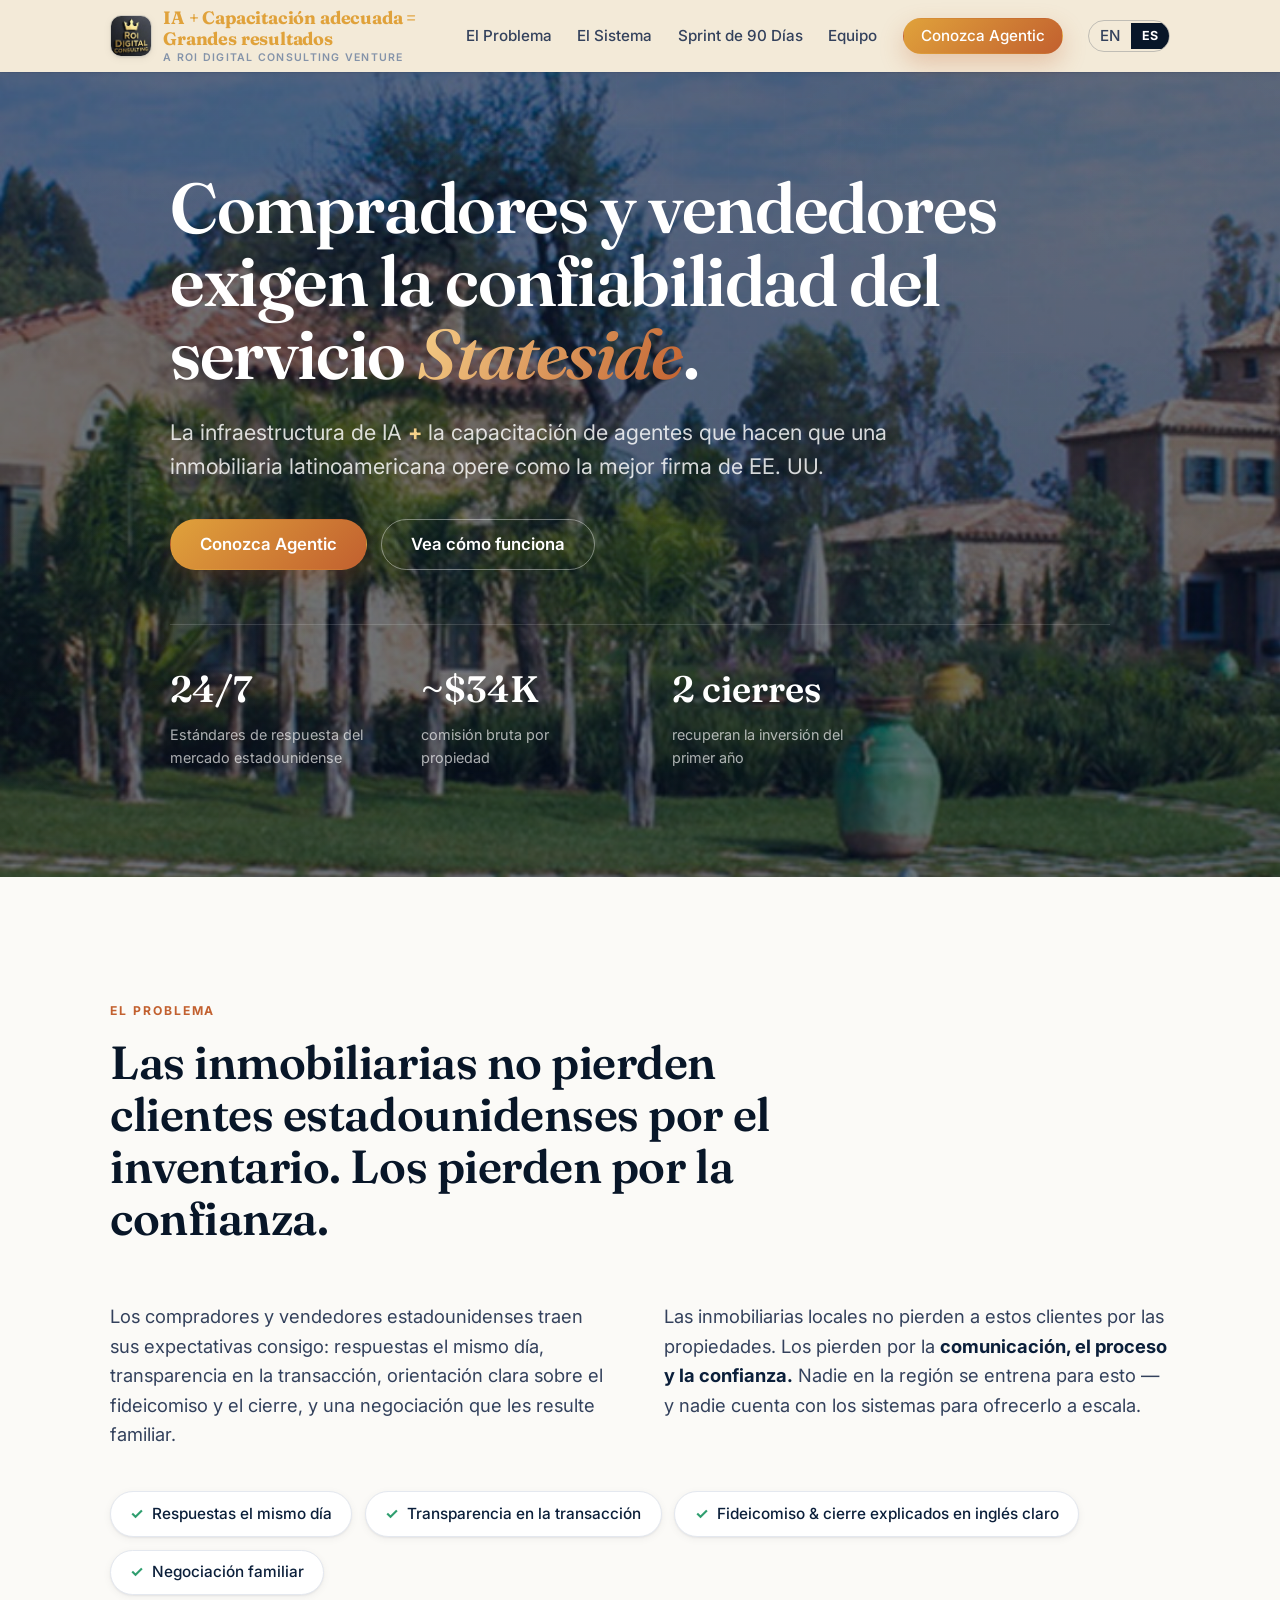
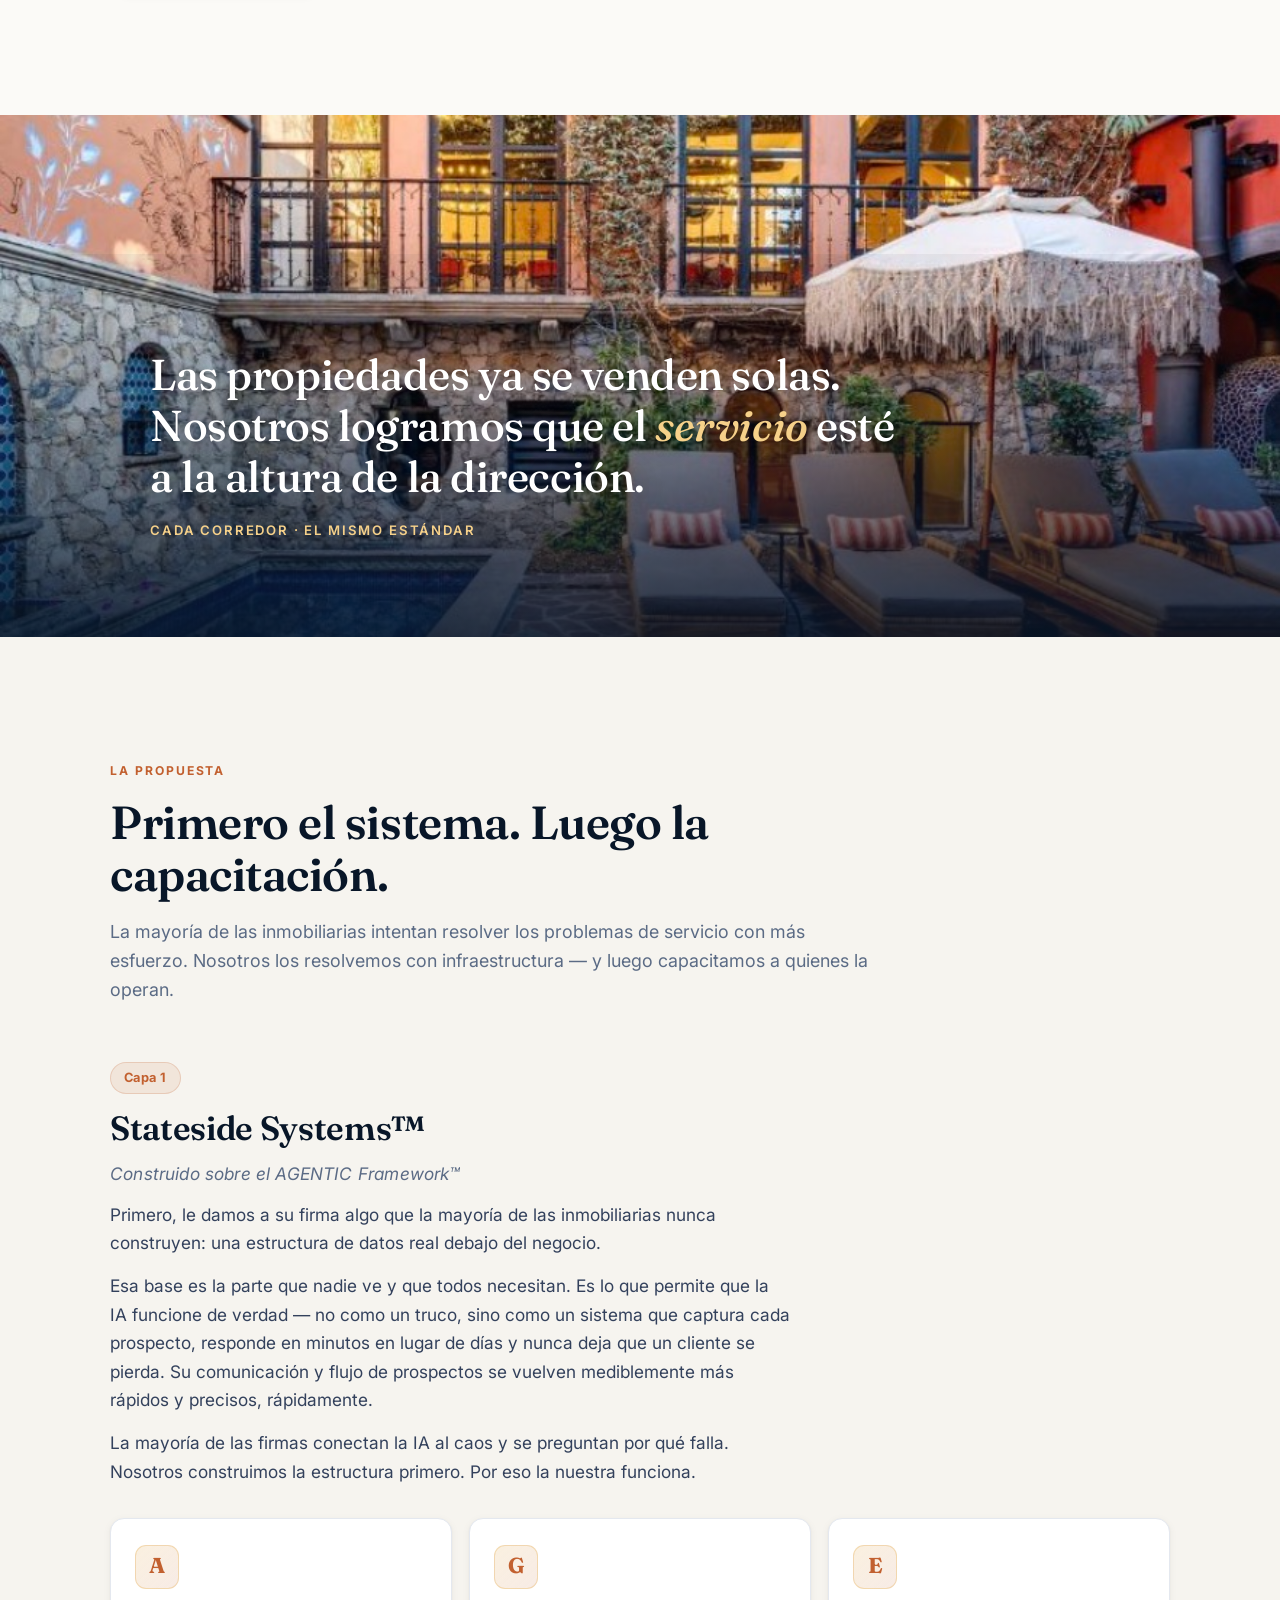
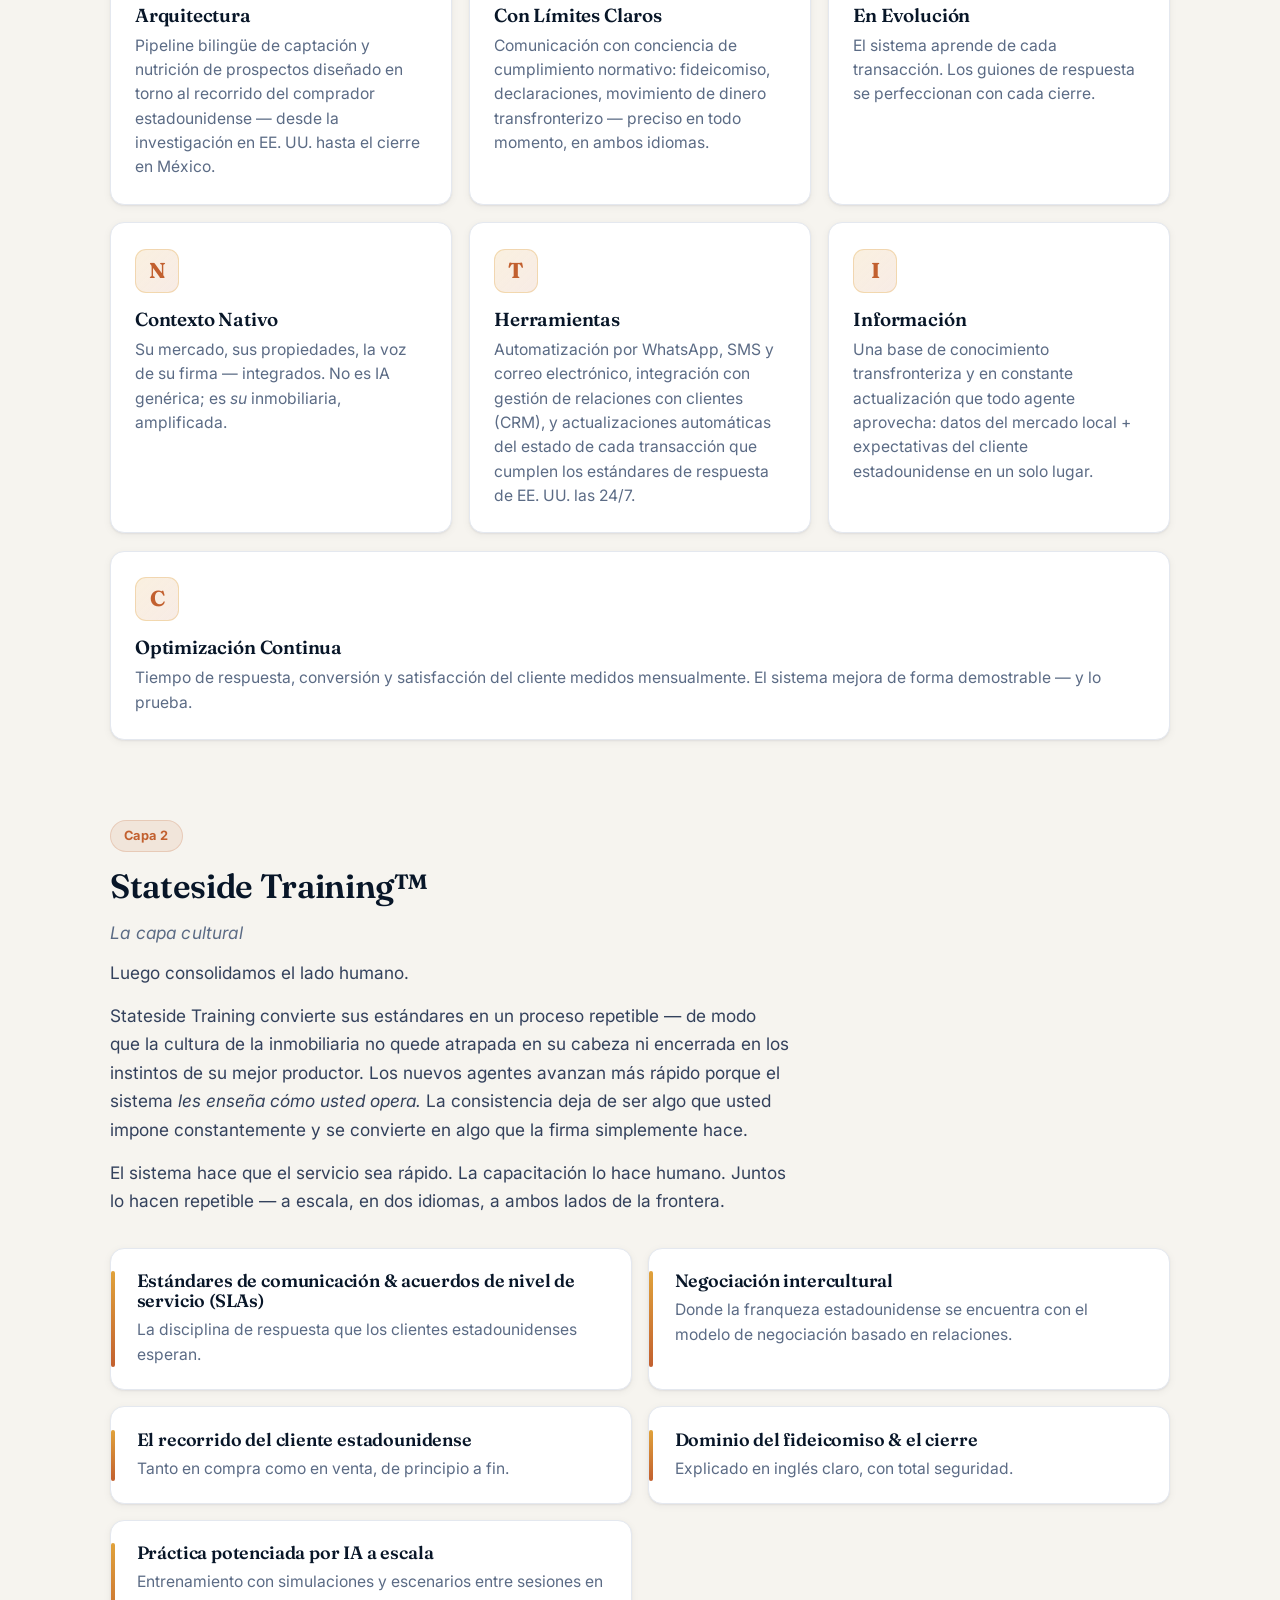
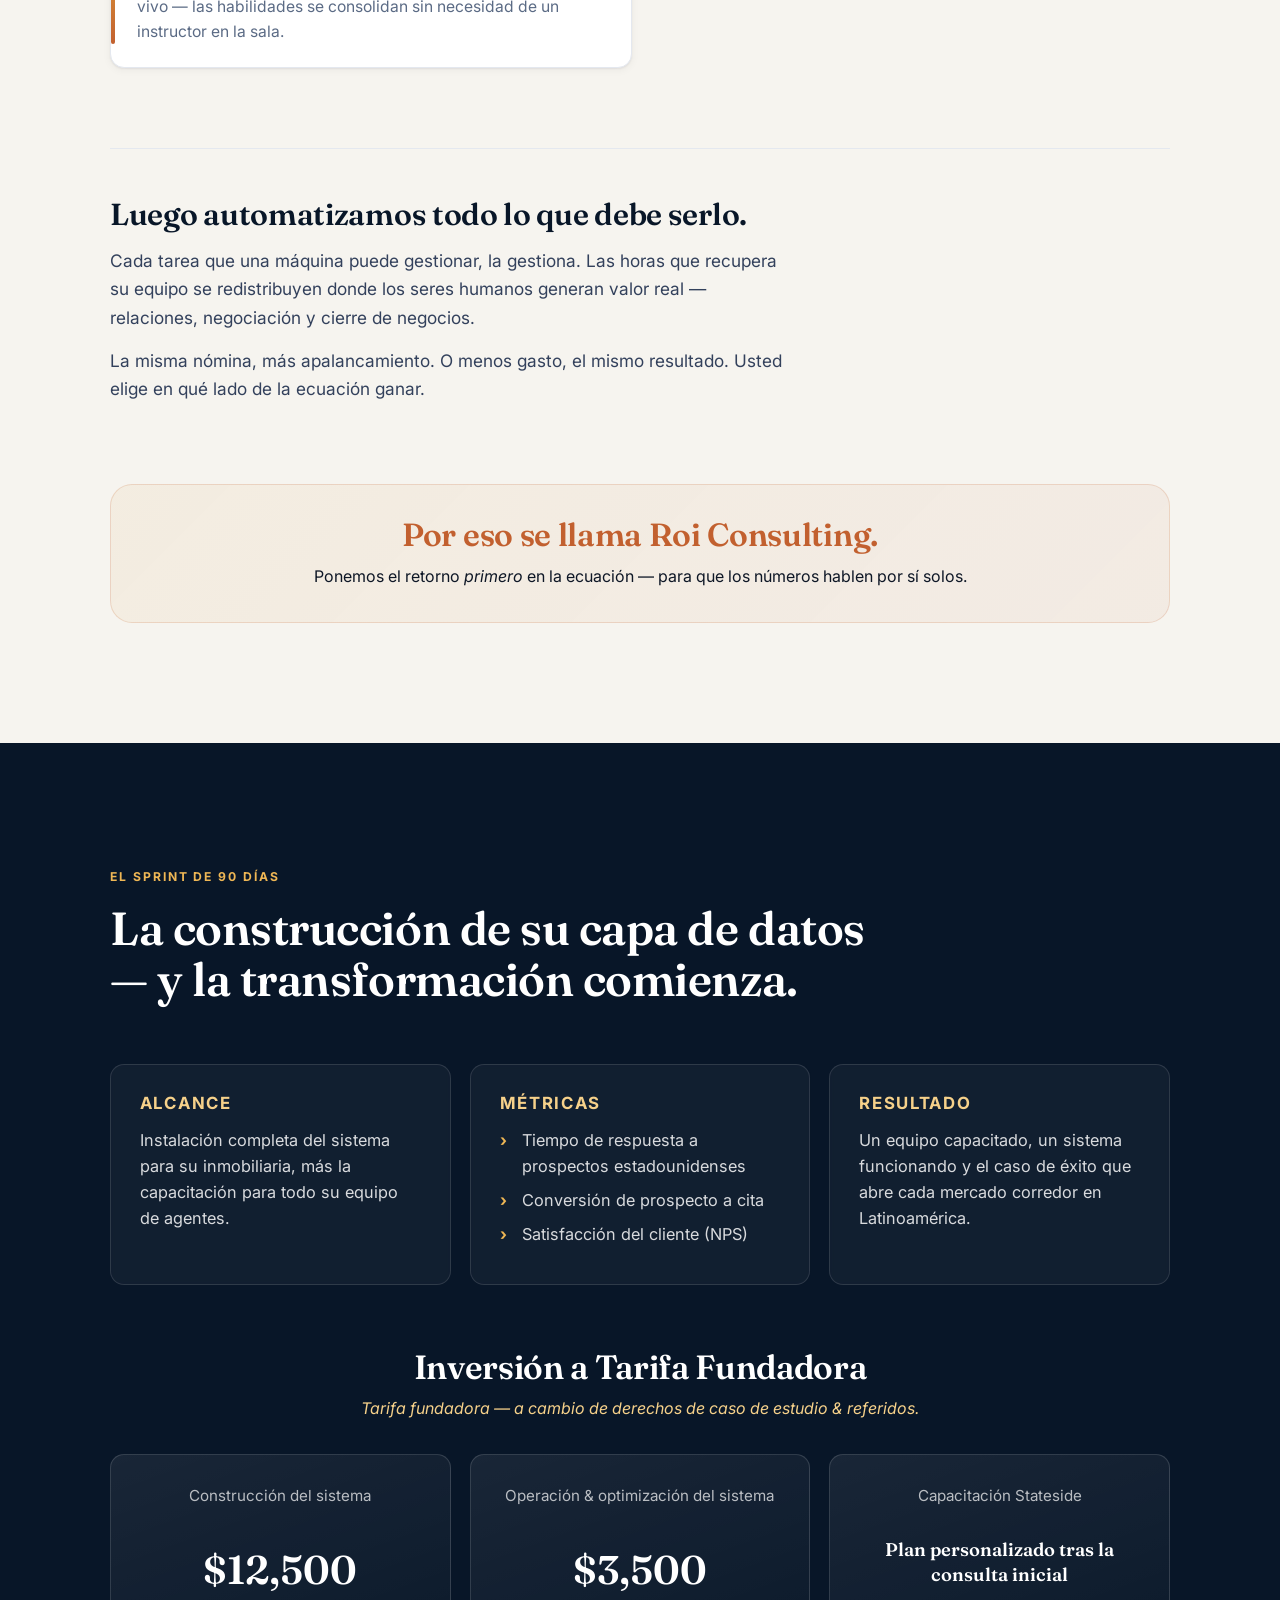
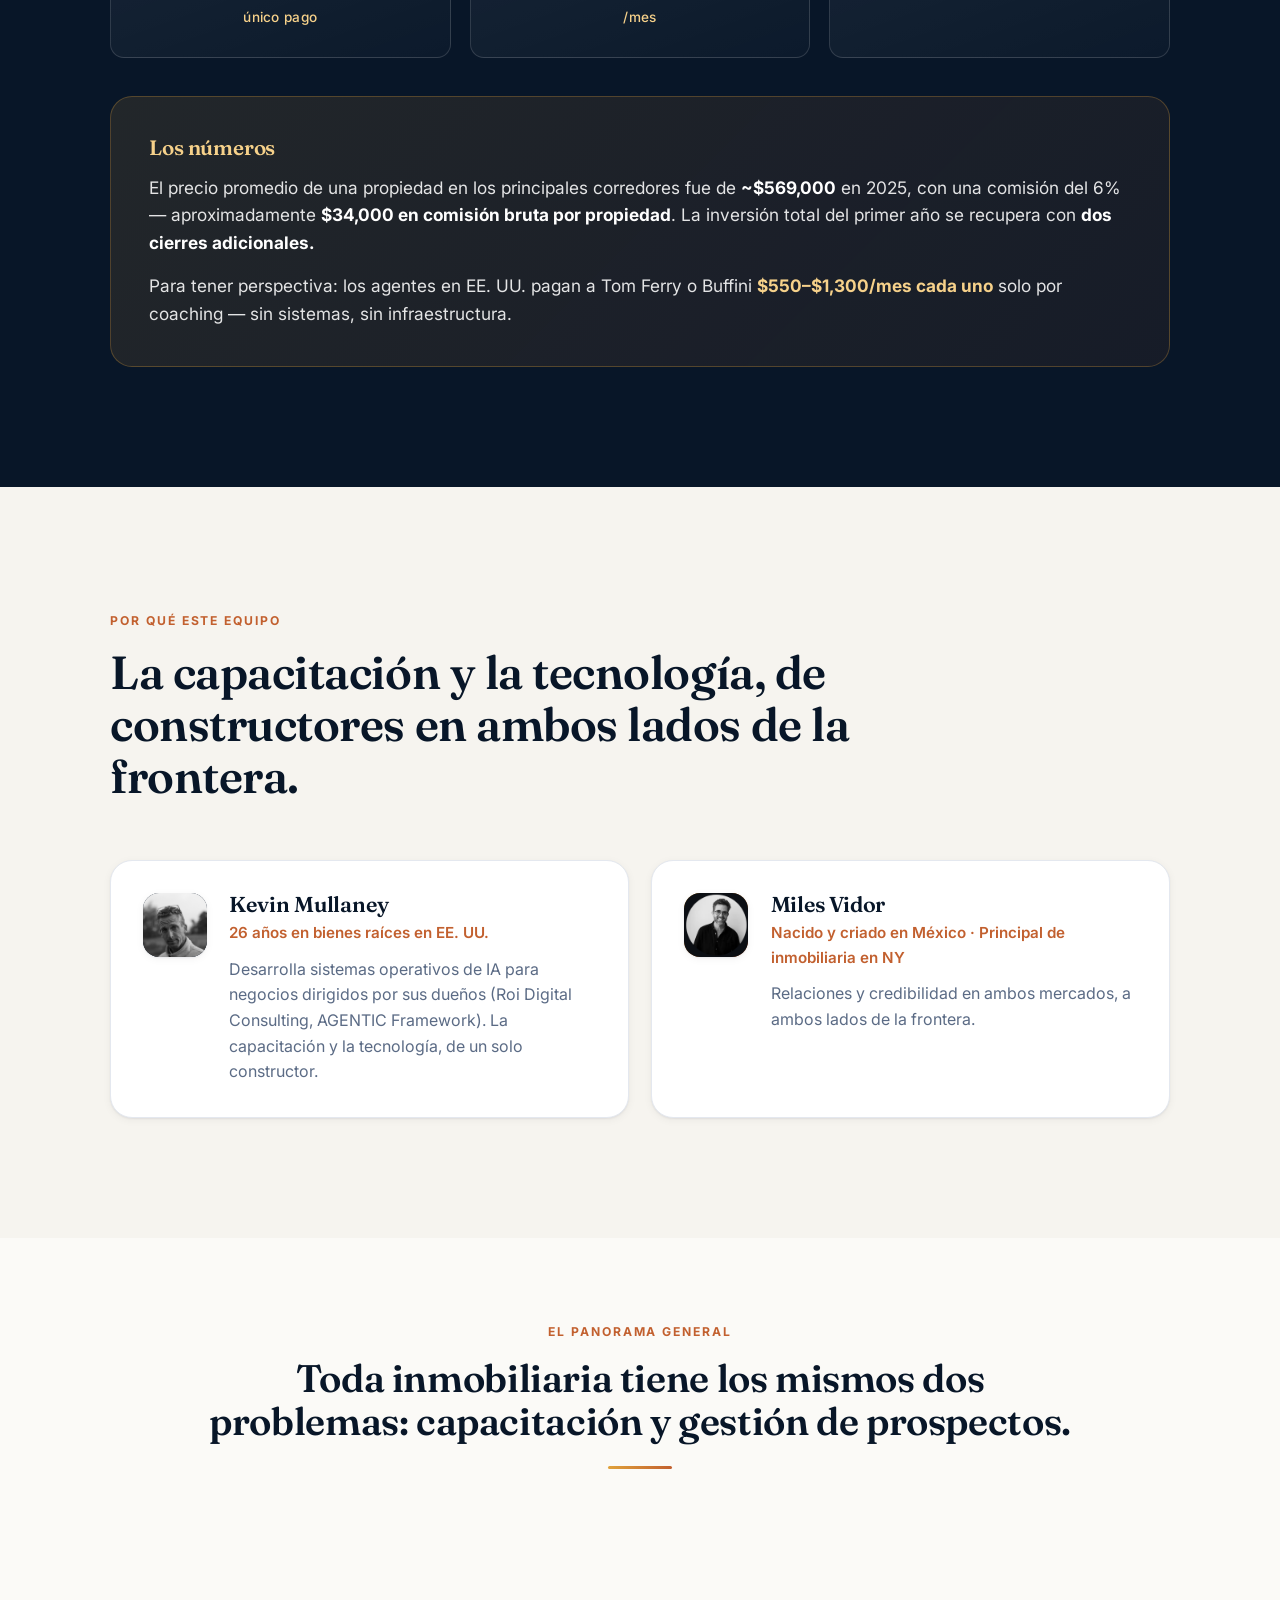
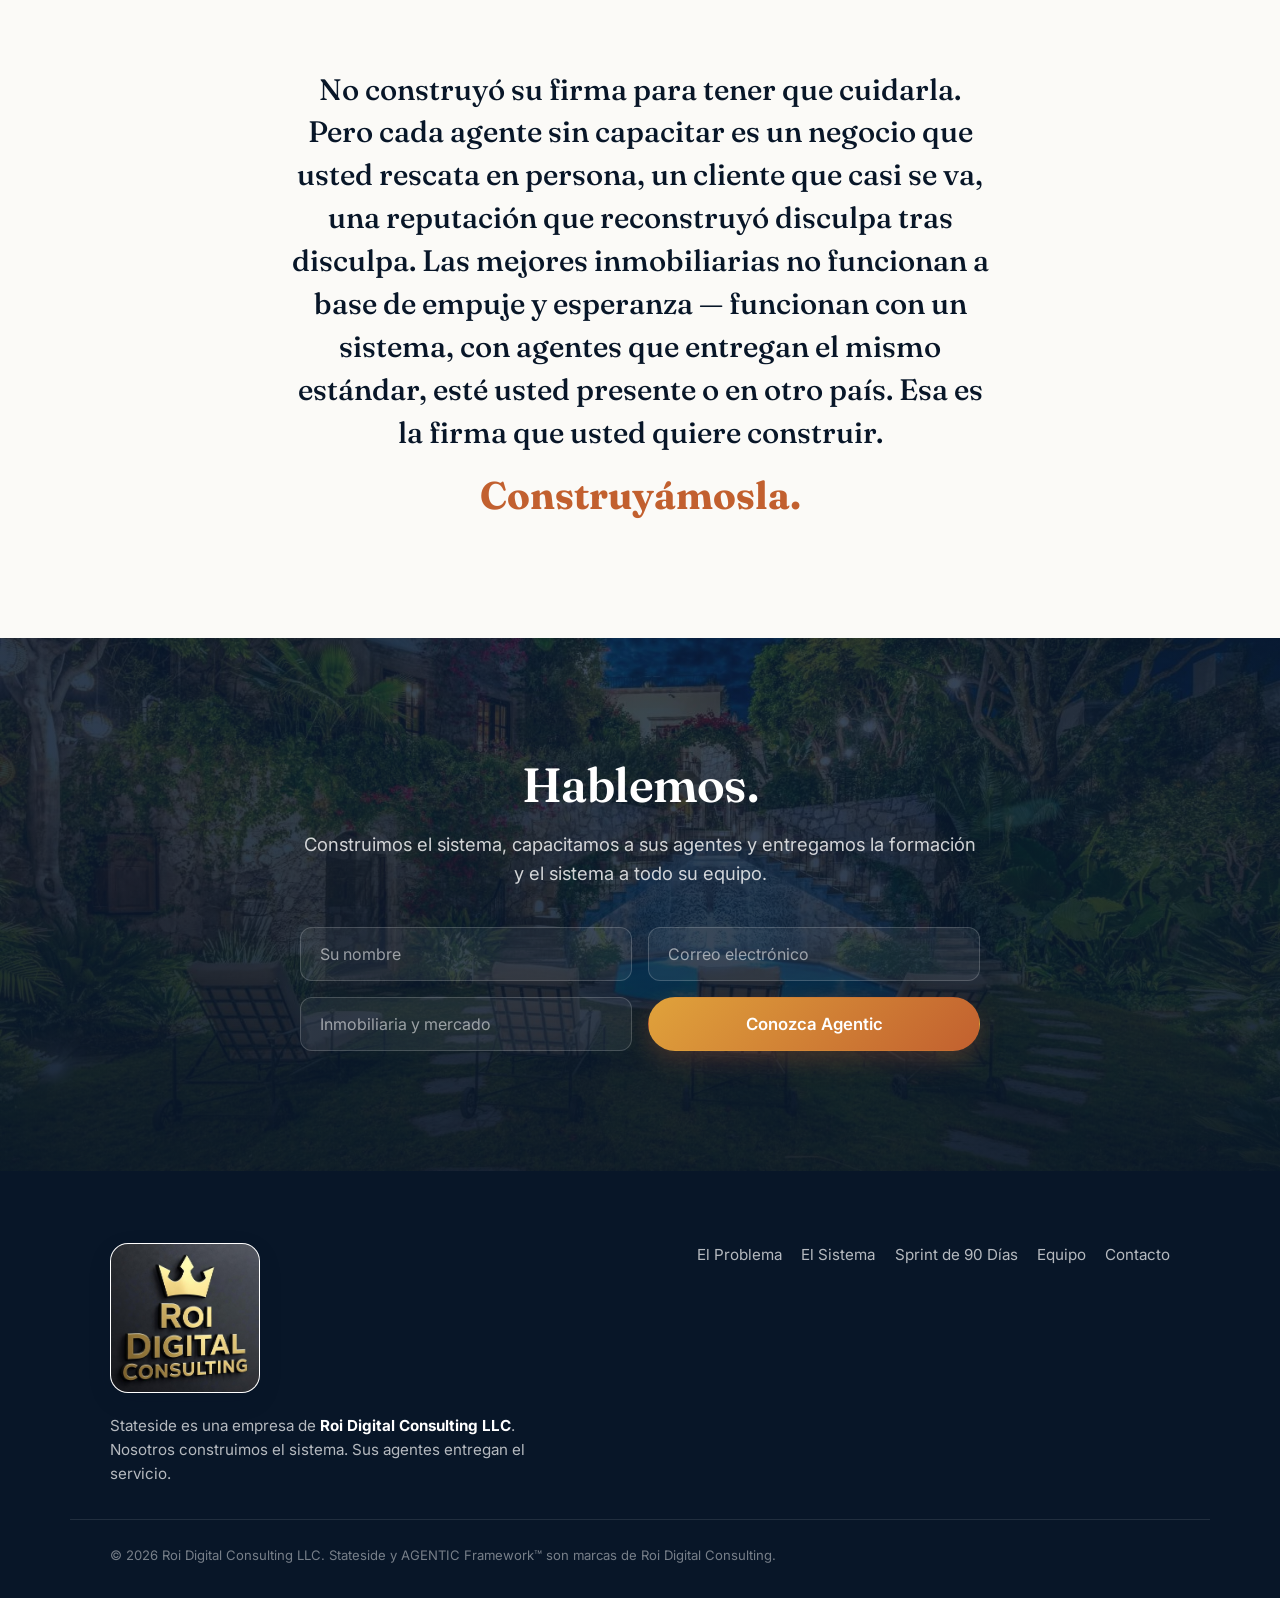
==== es/index.html @ 2482a4ed "Header: replace 'Stateside' wordmark with bilingual tagline 'AI + Proper Training = Big Results'" ====
<!DOCTYPE html>
<html lang="es">
<head>
  <meta charset="UTF-8" />
  <meta name="viewport" content="width=device-width, initial-scale=1.0" />
  <script>
    history.scrollRestoration = "manual";
    /* Always open at the top — don't auto-jump to a hash left in the URL by prior navigation. */
    if (location.hash) history.replaceState(null, "", location.pathname + location.search);
  </script>
  <title>Stateside — Servicio inmobiliario de nivel estadounidense para Latinoamérica</title>
  <meta name="description" content="La infraestructura de IA y la capacitación de agentes que hacen que una inmobiliaria opere como la mejor firma de EE. UU. — un sprint de 90 días hacia una experiencia de cliente de nivel internacional." />
  <meta name="theme-color" content="#0b1f3a" />
  <link rel="icon" type="image/jpeg" href="../images/roi-logo.jpeg" />

  <!-- Open Graph / social -->
  <meta property="og:type" content="website" />
  <meta property="og:title" content="Stateside — Servicio inmobiliario de nivel estadounidense para Latinoamérica" />
  <meta property="og:description" content="La infraestructura de IA y la capacitación de agentes que hacen que una inmobiliaria opere como la mejor firma de EE. UU. — un sprint de 90 días hacia una experiencia de cliente de nivel internacional." />
  <meta property="og:image" content="https://kmulls.github.io/StateSide-Training/images/courtyard-home.jpeg" />
  <meta property="og:locale" content="es_LA" />
  <meta property="og:locale:alternate" content="en_US" />

  <link rel="preconnect" href="https://fonts.googleapis.com" />
  <link rel="preconnect" href="https://fonts.gstatic.com" crossorigin />
  <link href="https://fonts.googleapis.com/css2?family=Fraunces:opsz,wght@9..144,400;9..144,500;9..144,600;9..144,700&family=Inter:wght@400;500;600;700&display=swap" rel="stylesheet" />
  <link rel="stylesheet" href="../styles.css" />
  <meta property="og:url" content="https://kmulls.github.io/StateSide-Training/es/" />
  <link rel="canonical" href="https://kmulls.github.io/StateSide-Training/es/" />
  <link rel="alternate" hreflang="en" href="https://kmulls.github.io/StateSide-Training/" />
  <link rel="alternate" hreflang="es" href="https://kmulls.github.io/StateSide-Training/es/" />
  <link rel="alternate" hreflang="x-default" href="https://kmulls.github.io/StateSide-Training/" />
</head>
<body>
  <a class="skip-link" href="#main">Skip to content</a>

  <!-- ===== Header ===== -->
  <header class="site-header" id="site-header">
    <div class="container header-inner">
      <a href="#top" class="brand" aria-label="AI + Proper Training = Big Results — a Roi Digital Consulting venture">
        <span class="brand-mark" aria-hidden="true"><img src="../images/roi-logo.jpeg" alt="" /></span>
        <span class="brand-text">
          <span class="brand-name">IA + Capacitación adecuada = Grandes resultados</span>
          <span class="brand-by">a Roi Digital Consulting venture</span>
        </span>
      </a>
      <nav class="nav" aria-label="Primary">
        <a href="#problem">El Problema</a>
        <a href="#offer">El Sistema</a>
        <a href="#pilot">Sprint de 90 Días</a>
        <a href="#team">Equipo</a>
        <a href="#contact" class="btn btn-sm btn-primary nav-cta">Conozca Agentic</a>
        <div class="lang-toggle" role="group" aria-label="Language / Idioma">
          <a class="lang-btn" href="../">EN</a>
          <span class="lang-btn" aria-current="true">ES</span>
        </div>
      </nav>
      <button class="nav-toggle" aria-label="Open menu" aria-expanded="false" aria-controls="mobile-nav">
        <span></span><span></span><span></span>
      </button>
    </div>
    <div class="mobile-nav" id="mobile-nav" hidden>
      <a href="#problem">El Problema</a>
      <a href="#offer">El Sistema</a>
      <a href="#pilot">Sprint de 90 Días</a>
      <a href="#team">Equipo</a>
      <a href="#contact" class="btn btn-primary">Conozca Agentic</a>
      <div class="lang-toggle" role="group" aria-label="Language / Idioma">
        <a class="lang-btn" href="../">EN</a>
        <span class="lang-btn" aria-current="true">ES</span>
      </div>
    </div>
  </header>

  <main id="main">
    <!-- ===== Hero ===== -->
    <section class="hero" id="top">
      <div class="hero-bg" aria-hidden="true">
        <img src="../images/estate-hero.jpeg" alt="" class="hero-photo" loading="eager" fetchpriority="high" />
      </div>
      <div class="container hero-inner">
        <h1 class="hero-title">Compradores y vendedores exigen la confiabilidad del servicio <span class="accent">Stateside</span>.</h1>
        <p class="hero-sub">La infraestructura de IA <strong>+</strong> la capacitación de agentes que hacen que una inmobiliaria latinoamericana opere como la mejor firma de EE. UU.</p>
        <div class="hero-cta">
          <a href="#contact" class="btn btn-primary btn-lg">Conozca Agentic</a>
          <a href="#offer" class="btn btn-ghost btn-lg">Vea cómo funciona</a>
        </div>
        <ul class="hero-stats" aria-label="Key figures">
          <li><span class="stat-num">24/7</span><span class="stat-label">Estándares de respuesta del mercado estadounidense</span></li>
          <li><span class="stat-num">~$34K</span><span class="stat-label">comisión bruta por propiedad</span></li>
          <li><span class="stat-num">2 cierres</span><span class="stat-label">recuperan la inversión del primer año</span></li>
        </ul>
      </div>
    </section>

    <!-- ===== Problem ===== -->
    <section class="section problem" id="problem">
      <div class="container">
        <div class="section-head reveal">
          <span class="kicker">El Problema</span>
          <h2>Las inmobiliarias no pierden clientes estadounidenses por el inventario. Los pierden por la confianza.</h2>
        </div>
        <div class="problem-grid">
          <p class="problem-lead reveal">Los compradores y vendedores estadounidenses traen sus expectativas consigo: respuestas el mismo día, transparencia en la transacción, orientación clara sobre el fideicomiso y el cierre, y una negociación que les resulte familiar.</p>
          <p class="problem-lead reveal">Las inmobiliarias locales no pierden a estos clientes por las propiedades. Los pierden por la <strong>comunicación, el proceso y la confianza.</strong> Nadie en la región se entrena para esto — y nadie cuenta con los sistemas para ofrecerlo a escala.</p>
        </div>
        <ul class="expectation-list reveal" aria-label="What American clients expect">
          <li>Respuestas el mismo día</li>
          <li>Transparencia en la transacción</li>
          <li>Fideicomiso &amp; cierre explicados en inglés claro</li>
          <li>Negociación familiar</li>
        </ul>
      </div>
    </section>

    <!-- ===== Showcase band ===== -->
    <section class="showcase" aria-label="Featured properties">
      <img src="../images/courtyard-home.jpeg" alt="A restored colonial courtyard home with a pool" class="showcase-img" loading="lazy" />
      <div class="showcase-overlay">
        <div class="container">
          <blockquote class="reveal">
            <p>Las propiedades ya se venden solas. Nosotros logramos que el <em>servicio</em> esté a la altura de la dirección.</p>
            <cite>Cada corredor · el mismo estándar</cite>
          </blockquote>
        </div>
      </div>
    </section>

    <!-- ===== Offer ===== -->
    <section class="section offer" id="offer">
      <div class="container">
        <div class="section-head reveal">
          <span class="kicker">La Propuesta</span>
          <h2>Primero el sistema. Luego la capacitación.</h2>
          <p class="section-intro">La mayoría de las inmobiliarias intentan resolver los problemas de servicio con más esfuerzo. Nosotros los resolvemos con infraestructura — y luego capacitamos a quienes la operan.</p>
        </div>

        <!-- Layer 1 -->
        <div class="layer reveal">
          <div class="layer-head">
            <span class="layer-tag">Capa 1</span>
            <h3>Stateside Systems™</h3>
            <p class="layer-subtitle">Construido sobre el AGENTIC Framework™</p>
            <div class="layer-copy"><p>Primero, le damos a su firma algo que la mayoría de las inmobiliarias nunca construyen: una estructura de datos real debajo del negocio.</p><p>Esa base es la parte que nadie ve y que todos necesitan. Es lo que permite que la IA funcione de verdad — no como un truco, sino como un sistema que captura cada prospecto, responde en minutos en lugar de días y nunca deja que un cliente se pierda. Su comunicación y flujo de prospectos se vuelven mediblemente más rápidos y precisos, rápidamente.</p><p>La mayoría de las firmas conectan la IA al caos y se preguntan por qué falla. Nosotros construimos la estructura primero. Por eso la nuestra funciona.</p></div>
          </div>
          <div class="agentic-grid">
            <article class="agentic-card">
              <span class="agentic-letter">A</span>
              <h4>Arquitectura</h4>
              <p>Pipeline bilingüe de captación y nutrición de prospectos diseñado en torno al recorrido del comprador estadounidense — desde la investigación en EE. UU. hasta el cierre en México.</p>
            </article>
            <article class="agentic-card">
              <span class="agentic-letter">G</span>
              <h4>Con Límites Claros</h4>
              <p>Comunicación con conciencia de cumplimiento normativo: fideicomiso, declaraciones, movimiento de dinero transfronterizo — preciso en todo momento, en ambos idiomas.</p>
            </article>
            <article class="agentic-card">
              <span class="agentic-letter">E</span>
              <h4>En Evolución</h4>
              <p>El sistema aprende de cada transacción. Los guiones de respuesta se perfeccionan con cada cierre.</p>
            </article>
            <article class="agentic-card">
              <span class="agentic-letter">N</span>
              <h4>Contexto Nativo</h4>
              <p>Su mercado, sus propiedades, la voz de su firma — integrados. No es IA genérica; es <em>su</em> inmobiliaria, amplificada.</p>
            </article>
            <article class="agentic-card">
              <span class="agentic-letter">T</span>
              <h4>Herramientas</h4>
              <p>Automatización por WhatsApp, SMS y correo electrónico, integración con gestión de relaciones con clientes (CRM), y actualizaciones automáticas del estado de cada transacción que cumplen los estándares de respuesta de EE. UU. las 24/7.</p>
            </article>
            <article class="agentic-card">
              <span class="agentic-letter">I</span>
              <h4>Información</h4>
              <p>Una base de conocimiento transfronteriza y en constante actualización que todo agente aprovecha: datos del mercado local + expectativas del cliente estadounidense en un solo lugar.</p>
            </article>
            <article class="agentic-card agentic-card--wide">
              <span class="agentic-letter">C</span>
              <h4>Optimización Continua</h4>
              <p>Tiempo de respuesta, conversión y satisfacción del cliente medidos mensualmente. El sistema mejora de forma demostrable — y lo prueba.</p>
            </article>
          </div>
        </div>

        <!-- Layer 2 -->
        <div class="layer reveal">
          <div class="layer-head">
            <span class="layer-tag">Capa 2</span>
            <h3>Stateside Training™</h3>
            <p class="layer-subtitle">La capa cultural</p>
            <div class="layer-copy"><p>Luego consolidamos el lado humano.</p><p>Stateside Training convierte sus estándares en un proceso repetible — de modo que la cultura de la inmobiliaria no quede atrapada en su cabeza ni encerrada en los instintos de su mejor productor. Los nuevos agentes avanzan más rápido porque el sistema <em>les enseña cómo usted opera.</em> La consistencia deja de ser algo que usted impone constantemente y se convierte en algo que la firma simplemente hace.</p><p>El sistema hace que el servicio sea rápido. La capacitación lo hace humano. Juntos lo hacen repetible — a escala, en dos idiomas, a ambos lados de la frontera.</p></div>
          </div>
          <ul class="training-list">
            <li>
              <h4>Estándares de comunicación &amp; acuerdos de nivel de servicio (SLAs)</h4>
              <p>La disciplina de respuesta que los clientes estadounidenses esperan.</p>
            </li>
            <li>
              <h4>Negociación intercultural</h4>
              <p>Donde la franqueza estadounidense se encuentra con el modelo de negociación basado en relaciones.</p>
            </li>
            <li>
              <h4>El recorrido del cliente estadounidense</h4>
              <p>Tanto en compra como en venta, de principio a fin.</p>
            </li>
            <li>
              <h4>Dominio del fideicomiso &amp; el cierre</h4>
              <p>Explicado en inglés claro, con total seguridad.</p>
            </li>
            <li>
              <h4>Práctica potenciada por IA a escala</h4>
              <p>Entrenamiento con simulaciones y escenarios entre sesiones en vivo — las habilidades se consolidan sin necesidad de un instructor en la sala.</p>
            </li>
          </ul>
        </div>

        <div class="layer reveal offer-coda"><h3>Luego automatizamos todo lo que debe serlo.</h3><div class="layer-copy"><p>Cada tarea que una máquina puede gestionar, la gestiona. Las horas que recupera su equipo se redistribuyen donde los seres humanos generan valor real — relaciones, negociación y cierre de negocios.</p><p>La misma nómina, más apalancamiento. O menos gasto, el mismo resultado. Usted elige en qué lado de la ecuación ganar.</p></div></div>
        <div class="layer reveal offer-roi"><h3>Por eso se llama Roi Consulting.</h3><div class="layer-copy">Ponemos el retorno <em>primero</em> en la ecuación — para que los números hablen por sí solos.</div></div>
      </div>
    </section>

    <!-- ===== 90-Day Sprint ===== -->
    <section class="section pilot" id="pilot">
      <div class="container">
        <div class="section-head reveal">
          <span class="kicker">El Sprint de 90 Días</span>
          <h2>La construcción de su capa de datos — y la transformación comienza.</h2>
        </div>

        <div class="pilot-grid">
          <article class="pilot-card reveal">
            <h3>Alcance</h3>
            <p>Instalación completa del sistema para su inmobiliaria, más la capacitación para todo su equipo de agentes.</p>
          </article>
          <article class="pilot-card reveal">
            <h3>Métricas</h3>
            <ul>
              <li>Tiempo de respuesta a prospectos estadounidenses</li>
              <li>Conversión de prospecto a cita</li>
              <li>Satisfacción del cliente (NPS)</li>
            </ul>
          </article>
          <article class="pilot-card reveal">
            <h3>Resultado</h3>
            <p>Un equipo capacitado, un sistema funcionando y el caso de éxito que abre cada mercado corredor en Latinoamérica.</p>
          </article>
        </div>

        <!-- Pricing -->
        <div class="pricing reveal">
          <div class="pricing-head">
            <h3>Inversión a Tarifa Fundadora</h3>
            <p class="pricing-note">Tarifa fundadora — a cambio de derechos de caso de estudio &amp; referidos.</p>
          </div>
          <div class="pricing-cards">
            <div class="price-card">
              <span class="price-label">Construcción del sistema</span>
              <span class="price-amount">$12,500<span class="price-unit">único pago</span></span>
            </div>
            <div class="price-card">
              <span class="price-label">Operación &amp; optimización del sistema</span>
              <span class="price-amount">$3,500<span class="price-unit">/mes</span></span>
            </div>
            <div class="price-card">
              <span class="price-label">Capacitación Stateside</span>
              <span class="price-amount"><span class="price-custom">Plan personalizado tras la consulta inicial</span></span>
            </div>
          </div>

          <div class="math reveal">
            <h4>Los números</h4>
            <p>El precio promedio de una propiedad en los principales corredores fue de <strong>~$569,000</strong> en 2025, con una comisión del 6% — aproximadamente <strong>$34,000 en comisión bruta por propiedad</strong>. La inversión total del primer año se recupera con <strong>dos cierres adicionales.</strong></p>
            <p class="math-context">Para tener perspectiva: los agentes en EE. UU. pagan a Tom Ferry o Buffini <strong>$550–$1,300/mes cada uno</strong> solo por coaching — sin sistemas, sin infraestructura.</p>
          </div>
        </div>
      </div>
    </section>

    <!-- ===== Team ===== -->
    <section class="section team" id="team">
      <div class="container">
        <div class="section-head reveal">
          <span class="kicker">Por Qué Este Equipo</span>
          <h2>La capacitación y la tecnología, de constructores en ambos lados de la frontera.</h2>
        </div>
        <div class="team-grid">
          <article class="team-card reveal">
            <div class="team-avatar team-avatar--photo">
              <img src="../images/kevin-mullaney.jpeg" alt="Kevin Mullaney" loading="lazy" />
            </div>
            <div class="team-body">
              <h3>Kevin Mullaney</h3>
              <p class="team-role">26 años en bienes raíces en EE. UU.</p>
              <p>Desarrolla sistemas operativos de IA para negocios dirigidos por sus dueños (Roi Digital Consulting, AGENTIC Framework). La capacitación y la tecnología, de un solo constructor.</p>
            </div>
          </article>
          <article class="team-card reveal">
            <div class="team-avatar team-avatar--photo">
              <img src="../images/milesheadshot.png" alt="Miles Vidor" loading="lazy"
                   data-fallbacks="../images/milesheadshot.jpg,../images/milesheadshot.jpeg,../images/miles-vidor.jpeg"
                   onerror="var f=(this.dataset.fallbacks||'').split(',').filter(Boolean);if(f.length){this.dataset.fallbacks=f.slice(1).join(',');this.src=f[0];}else{var a=this.closest('.team-avatar');a.classList.remove('team-avatar--photo');a.textContent='M';}" />
            </div>
            <div class="team-body">
              <h3>Miles Vidor</h3>
              <p class="team-role">Nacido y criado en México · Principal de inmobiliaria en NY</p>
              <p>Relaciones y credibilidad en ambos mercados, a ambos lados de la frontera.</p>
            </div>
          </article>
        </div>
      </div>
    </section>

    <!-- ===== Where this goes ===== -->
    <section class="section corridor" id="corridor">
      <div class="container">
        <div class="section-head reveal">
          <span class="kicker">El Panorama General</span>
          <h2>Toda inmobiliaria tiene los mismos dos problemas: capacitación y gestión de prospectos.</h2>
        </div>
      </div>
    </section>

    <!-- ===== Manifesto ===== -->
    <section class="section manifesto">
      <div class="container manifesto-inner reveal">
        <p class="manifesto-body">No construyó su firma para tener que cuidarla. Pero cada agente sin capacitar es un negocio que usted rescata en persona, un cliente que casi se va, una reputación que reconstruyó disculpa tras disculpa. Las mejores inmobiliarias no funcionan a base de empuje y esperanza — funcionan con un sistema, con agentes que entregan el mismo estándar, esté usted presente o en otro país. Esa es la firma que usted quiere construir.</p>
        <p class="manifesto-close">Construyámosla.</p>
      </div>
    </section>

    <!-- ===== CTA / Contact ===== -->
    <section class="section cta" id="contact">
      <img src="../images/twilight-estate.webp" alt="" class="cta-photo" loading="lazy" />
      <div class="container cta-inner reveal">
        <h2>Hablemos.</h2>
        <p>Construimos el sistema, capacitamos a sus agentes y entregamos la formación y el sistema a todo su equipo.</p>
        <form class="cta-form" action="#" method="post" novalidate>
          <div class="form-row">
            <label class="sr-only" for="name">Name</label>
            <input id="name" name="name" type="text" placeholder="Su nombre" autocomplete="name" required />
            <label class="sr-only" for="email">Email</label>
            <input id="email" name="email" type="email" placeholder="Correo electrónico" autocomplete="email" required />
          </div>
          <div class="form-row">
            <label class="sr-only" for="brokerage">Brokerage &amp; market</label>
            <input id="brokerage" name="brokerage" type="text" placeholder="Inmobiliaria y mercado" />
            <button type="submit" class="btn btn-primary btn-lg">Conozca Agentic</button>
          </div>
          <p class="form-status" role="status" aria-live="polite" hidden></p>
        </form>
      </div>
    </section>
  </main>

  <!-- ===== Footer ===== -->
  <footer class="site-footer">
    <div class="container footer-inner">
      <div class="footer-brand">
        <span class="roi-logo">
          <img src="../images/roi-logo.jpeg" alt="Roi Digital Consulting LLC" width="690" height="692" loading="lazy" />
        </span>
        <p>Stateside es una empresa de <strong>Roi Digital Consulting LLC</strong>.<br />Nosotros construimos el sistema. Sus agentes entregan el servicio.</p>
      </div>
      <nav class="footer-nav" aria-label="Footer">
        <a href="#problem">El Problema</a>
        <a href="#offer">El Sistema</a>
        <a href="#pilot">Sprint de 90 Días</a>
        <a href="#team">Equipo</a>
        <a href="#contact">Contacto</a>
      </nav>
    </div>
    <div class="container footer-legal">
      <span>© <span id="year"></span> Roi Digital Consulting LLC. Stateside y AGENTIC Framework™ son marcas de Roi Digital Consulting.</span>
    </div>
  </footer>

  <script>window.FORM_MSGS={"thanks":"Gracias — nos pondremos en contacto pronto.","invalid":"Ingrese un correo electrónico válido para poder contactarle.","sending":"Enviando…"};</script>
  <script src="../script.js"></script>
</body>
</html>
---- styles.css ----
/* ===========================================================
   Stateside — Landing page styles
   =========================================================== */

:root {
  /* Palette: trust-navy + warm amber, cross-border US/MX warmth */
  --navy-900: #081628;
  --navy-800: #0b1f3a;
  --navy-700: #102a4c;
  --navy-600: #18395f;
  --ink: #0e1726;
  --slate-700: #33415c;
  --slate-500: #5b6b85;
  --slate-400: #8493a9;
  --line: #e4e8ef;
  --paper: #f6f4ef;       /* warm off-white */
  --paper-2: #fbfaf7;
  --white: #ffffff;
  --amber-500: #e0a23b;   /* gold accent */
  --amber-400: #efb755;
  --amber-300: #f6d18a;
  --terracotta: #c2602f;  /* MX warmth */
  --green-500: #2f9e6f;

  --radius-sm: 8px;
  --radius: 14px;
  --radius-lg: 22px;

  --shadow-sm: 0 1px 2px rgba(8,22,40,.06), 0 2px 8px rgba(8,22,40,.05);
  --shadow-md: 0 8px 24px rgba(8,22,40,.10);
  --shadow-lg: 0 24px 60px rgba(8,22,40,.18);

  --font-display: "Fraunces", Georgia, "Times New Roman", serif;
  --font-body: "Inter", system-ui, -apple-system, Segoe UI, Roboto, sans-serif;

  --container: 1140px;
}

/* ---------- Reset / base ---------- */
*, *::before, *::after { box-sizing: border-box; }
html { scroll-behavior: smooth; scroll-padding-top: 84px; -webkit-text-size-adjust: 100%; }
@media (prefers-reduced-motion: reduce) {
  html { scroll-behavior: auto; }
  * { animation: none !important; transition: none !important; }
}

body {
  margin: 0;
  font-family: var(--font-body);
  color: var(--ink);
  background: var(--paper);
  line-height: 1.6;
  -webkit-font-smoothing: antialiased;
  text-rendering: optimizeLegibility;
}

h1, h2, h3, h4 { font-family: var(--font-display); font-weight: 600; line-height: 1.12; margin: 0; letter-spacing: -0.01em; }
p { margin: 0; }
a { color: inherit; text-decoration: none; }
img { max-width: 100%; display: block; }
ul, ol { margin: 0; padding: 0; list-style: none; }

.container { width: 100%; max-width: var(--container); margin-inline: auto; padding-inline: clamp(20px, 5vw, 40px); }

.sr-only {
  position: absolute; width: 1px; height: 1px; padding: 0; margin: -1px;
  overflow: hidden; clip: rect(0,0,0,0); white-space: nowrap; border: 0;
}
.skip-link {
  position: absolute; left: 12px; top: -48px; z-index: 200;
  background: var(--navy-800); color: #fff; padding: 10px 16px; border-radius: 8px;
  transition: top .2s ease;
}
.skip-link:focus { top: 12px; }

:focus-visible { outline: 3px solid var(--amber-400); outline-offset: 2px; border-radius: 4px; }

/* ---------- Buttons ---------- */
.btn {
  --btn-bg: var(--navy-800);
  display: inline-flex; align-items: center; justify-content: center; gap: .5rem;
  font-family: var(--font-body); font-weight: 600; font-size: .98rem;
  padding: .8rem 1.4rem; border-radius: 999px; border: 1.5px solid transparent;
  cursor: pointer; transition: transform .18s ease, box-shadow .18s ease, background .18s ease, color .18s ease;
  white-space: nowrap; line-height: 1;
}
.btn:hover { transform: translateY(-2px); }
.btn:active { transform: translateY(0); }
.btn-sm { padding: .6rem 1.05rem; font-size: .9rem; }
.btn-lg { padding: 1rem 1.8rem; font-size: 1.05rem; }

.btn-primary {
  background: linear-gradient(135deg, var(--amber-500), var(--terracotta));
  color: #fff; box-shadow: 0 10px 24px rgba(194,96,47,.28);
}
.btn-primary:hover { box-shadow: 0 16px 34px rgba(194,96,47,.36); }

.btn-ghost { background: transparent; color: var(--navy-800); border-color: rgba(11,31,58,.25); }
.btn-ghost:hover { border-color: var(--navy-800); background: rgba(11,31,58,.04); }

/* On dark hero, ghost button needs light treatment */
.hero .btn-ghost { color: #fff; border-color: rgba(255,255,255,.4); }
.hero .btn-ghost:hover { border-color: #fff; background: rgba(255,255,255,.1); }

/* ---------- Header ---------- */
.site-header {
  position: sticky; top: 0; z-index: 100;
  background: #f3ead8;
  box-shadow: 0 1px 0 rgba(11,31,58,.06), var(--shadow-sm);
  transition: background .3s ease, box-shadow .3s ease, backdrop-filter .3s ease;
}
.site-header.scrolled {
  background: rgba(243,234,216,.92);
  backdrop-filter: saturate(140%) blur(12px);
  box-shadow: 0 1px 0 rgba(11,31,58,.08), var(--shadow-sm);
}
.header-inner { display: flex; align-items: center; justify-content: space-between; height: 72px; }

.brand { display: inline-flex; align-items: center; gap: .7rem; font-weight: 700; }
.brand-mark {
  display: grid; place-items: center; width: 42px; height: 42px; border-radius: 11px;
  overflow: hidden; border: 1px solid rgba(11,31,58,.14); box-shadow: var(--shadow-sm);
  flex: none;
}
.brand-mark img { width: 100%; height: 100%; object-fit: cover; }
.brand-text { display: inline-flex; flex-direction: column; line-height: 1.1; }
.brand-name { font-family: var(--font-display); font-size: clamp(.92rem, 1.5vw, 1.12rem); line-height: 1.15; color: var(--amber-500); letter-spacing: -.01em; transition: color .3s ease; max-width: 22ch; }
.brand-tm { color: var(--amber-500); margin-left: .12em; }
.brand-by {
  font-family: var(--font-body); font-size: .66rem; font-weight: 600; text-transform: uppercase;
  letter-spacing: .12em; color: var(--slate-400); margin-top: .18rem; transition: color .3s ease;
}

.nav { display: flex; align-items: center; gap: 1.6rem; }
.nav a { font-size: .95rem; font-weight: 500; color: var(--slate-700); transition: color .2s ease; }
.nav a:hover { color: var(--navy-800); }
.nav .nav-cta { color: #fff; }

/* Language toggle (EN | ES) */
.lang-toggle { display: inline-flex; align-items: center; border: 1px solid rgba(11,31,58,.22); border-radius: 999px; overflow: hidden; flex: none; }
.lang-btn {
  font-family: var(--font-body); font-size: .78rem; font-weight: 700; letter-spacing: .03em;
  padding: .32rem .66rem; background: transparent; border: 0; color: var(--slate-700);
  cursor: pointer; text-decoration: none; display: inline-block; line-height: 1.25;
  transition: background .2s ease, color .2s ease;
}
.lang-btn[aria-pressed="true"], .lang-btn[aria-current="true"] { background: var(--navy-900); color: #fff; }
a.lang-btn:hover { color: var(--navy-800); }
.mobile-nav .lang-toggle { align-self: flex-start; margin-top: .4rem; }

.nav-toggle { display: none; }

/* Mobile nav */
.mobile-nav {
  display: flex; flex-direction: column; gap: .25rem; padding: 1rem clamp(20px,5vw,40px) 1.4rem;
  background: var(--navy-900);
}
.mobile-nav[hidden] { display: none; }
.mobile-nav a { padding: .85rem .25rem; color: rgba(255,255,255,.9); font-weight: 500; border-bottom: 1px solid rgba(255,255,255,.08); }
.mobile-nav a:last-child { border-bottom: 0; margin-top: .6rem; }

/* ---------- Hero ---------- */
.hero { position: relative; color: #fff; overflow: hidden; isolation: isolate; }
.hero-bg {
  position: absolute; inset: 0; z-index: -2;
  background:
    radial-gradient(120% 90% at 15% 0%, var(--navy-700) 0%, var(--navy-800) 42%, var(--navy-900) 100%);
}
.hero-photo {
  position: absolute; inset: 0; width: 100%; height: 100%; object-fit: cover;
  object-position: center 35%; opacity: .42;
}
.hero-bg::before {
  content: ""; position: absolute; inset: 0;
  background:
    linear-gradient(180deg, rgba(8,22,40,.45) 0%, rgba(8,22,40,.55) 55%, rgba(8,22,40,.88) 100%),
    radial-gradient(40% 50% at 88% 18%, rgba(224,162,59,.20), transparent 70%),
    radial-gradient(45% 55% at 5% 92%, rgba(194,96,47,.22), transparent 70%);
}
.hero-bg::after {
  /* subtle map-grid texture */
  content: ""; position: absolute; inset: 0; opacity: .12;
  background-image:
    linear-gradient(rgba(255,255,255,.05) 1px, transparent 1px),
    linear-gradient(90deg, rgba(255,255,255,.05) 1px, transparent 1px);
  background-size: 56px 56px;
  mask-image: radial-gradient(80% 80% at 50% 30%, #000 30%, transparent 100%);
}
.hero-inner { padding: clamp(56px, 11vh, 120px) 0 clamp(64px, 12vh, 120px); max-width: 940px; }

.eyebrow {
  text-transform: uppercase; letter-spacing: .18em; font-size: .78rem; font-weight: 600;
  color: var(--amber-300); margin-bottom: 1.3rem;
}
.hero-title { font-size: clamp(2.5rem, 6.2vw, 4.4rem); font-weight: 600; line-height: 1.04; letter-spacing: -.02em; }
.hero-title .accent {
  background: linear-gradient(120deg, var(--amber-300), var(--terracotta));
  -webkit-background-clip: text; background-clip: text; color: transparent; font-style: italic;
}
.hero-sub { margin-top: 1.5rem; font-size: clamp(1.08rem, 2vw, 1.35rem); color: rgba(255,255,255,.82); max-width: 720px; }
.hero-sub strong { color: var(--amber-300); }
.hero-cta { display: flex; flex-wrap: wrap; gap: .9rem; margin-top: 2.2rem; }

.hero-stats {
  display: flex; flex-wrap: wrap; gap: clamp(1.2rem, 5vw, 3.2rem); margin-top: 3.4rem;
  padding-top: 2.2rem; border-top: 1px solid rgba(255,255,255,.14);
}
.hero-stats li { display: flex; flex-direction: column; }
.stat-num { font-family: var(--font-display); font-size: clamp(1.7rem, 3.4vw, 2.3rem); font-weight: 600; color: #fff; }
.stat-label { font-size: .9rem; color: rgba(255,255,255,.66); max-width: 200px; margin-top: .25rem; }

/* ---------- Section scaffolding ---------- */
.section { padding: clamp(64px, 10vw, 120px) 0; }
.section-head { max-width: 760px; margin-bottom: clamp(2.4rem, 5vw, 3.6rem); }
.kicker {
  display: inline-block; text-transform: uppercase; letter-spacing: .16em;
  font-size: .76rem; font-weight: 700; color: var(--terracotta); margin-bottom: 1rem;
}
.section-head h2 { font-size: clamp(1.9rem, 4vw, 2.9rem); color: var(--navy-900); }
.section-intro { margin-top: 1.1rem; font-size: 1.12rem; color: var(--slate-500); }

/* ---------- Problem ---------- */
.problem { background: var(--paper-2); }
.problem-grid { display: grid; grid-template-columns: 1fr 1fr; gap: clamp(1.4rem, 4vw, 3rem); }
.problem-lead { font-size: 1.15rem; color: var(--slate-700); }
.problem-lead strong { color: var(--navy-800); }
.expectation-list {
  display: flex; flex-wrap: wrap; gap: .8rem; margin-top: 2.6rem;
}
.expectation-list li {
  background: var(--white); border: 1px solid var(--line); border-radius: 999px;
  padding: .6rem 1.2rem; font-weight: 500; font-size: .96rem; color: var(--navy-800);
  box-shadow: var(--shadow-sm);
}
.expectation-list li::before { content: "✓"; color: var(--green-500); font-weight: 700; margin-right: .5rem; }

/* ---------- Showcase band ---------- */
.showcase { position: relative; min-height: clamp(360px, 58vh, 600px); display: flex; align-items: flex-end; overflow: hidden; }
.showcase-img { position: absolute; inset: 0; width: 100%; height: 100%; object-fit: cover; object-position: center; }
.showcase-overlay {
  position: relative; width: 100%; padding: clamp(2.4rem, 7vw, 5rem) 0;
  background: linear-gradient(180deg, rgba(8,22,40,.05) 0%, rgba(8,22,40,.35) 45%, rgba(8,22,40,.85) 100%);
}
.showcase blockquote { max-width: 760px; color: #fff; }
.showcase blockquote p {
  font-family: var(--font-display); font-size: clamp(1.6rem, 4vw, 2.7rem); font-weight: 500;
  line-height: 1.18; letter-spacing: -.01em; text-shadow: 0 2px 24px rgba(0,0,0,.35);
}
.showcase blockquote p em { color: var(--amber-300); font-style: italic; }
.showcase cite {
  display: block; margin-top: 1.1rem; font-style: normal; font-weight: 600;
  text-transform: uppercase; letter-spacing: .14em; font-size: .82rem; color: var(--amber-300);
}

/* ---------- Offer ---------- */
.layer { margin-top: clamp(2rem, 5vw, 3.4rem); }
.layer + .layer { margin-top: clamp(3rem, 7vw, 5rem); }
.layer-head { max-width: 720px; margin-bottom: 2rem; }
.layer-tag {
  display: inline-block; font-size: .8rem; font-weight: 700; letter-spacing: .04em;
  color: var(--terracotta); background: rgba(194,96,47,.10); border: 1px solid rgba(194,96,47,.2);
  padding: .3rem .8rem; border-radius: 999px; margin-bottom: 1rem;
}
.layer-head h3 { font-size: clamp(1.5rem, 3vw, 2.1rem); color: var(--navy-900); }
.layer-head p { margin-top: .8rem; font-size: 1.08rem; color: var(--slate-500); }
.layer-head strong { color: var(--navy-800); }

.agentic-grid {
  display: grid; grid-template-columns: repeat(3, 1fr); gap: 1.1rem;
}
.agentic-card {
  position: relative; background: var(--white); border: 1px solid var(--line);
  border-radius: var(--radius); padding: 1.6rem 1.5rem 1.5rem;
  box-shadow: var(--shadow-sm); transition: transform .2s ease, box-shadow .2s ease, border-color .2s ease;
  overflow: hidden;
}
.agentic-card::before {
  content: ""; position: absolute; left: 0; top: 0; height: 100%; width: 4px;
  background: linear-gradient(var(--amber-500), var(--terracotta)); opacity: 0; transition: opacity .2s ease;
}
.agentic-card:hover { transform: translateY(-4px); box-shadow: var(--shadow-md); border-color: rgba(224,162,59,.4); }
.agentic-card:hover::before { opacity: 1; }
.agentic-card--wide { grid-column: 1 / -1; }
.agentic-letter {
  display: grid; place-items: center; width: 44px; height: 44px; border-radius: 11px;
  font-family: var(--font-display); font-weight: 700; font-size: 1.35rem; color: var(--terracotta);
  background: linear-gradient(135deg, rgba(224,162,59,.16), rgba(194,96,47,.12));
  border: 1px solid rgba(224,162,59,.3); margin-bottom: 1rem;
}
.agentic-card h4 { font-size: 1.18rem; color: var(--navy-900); margin-bottom: .5rem; }
.agentic-card p { font-size: .98rem; color: var(--slate-500); line-height: 1.55; }

/* Layer 2 training */
.training-list { display: grid; grid-template-columns: repeat(2, 1fr); gap: 1rem; }
.training-list li {
  background: var(--white); border: 1px solid var(--line); border-radius: var(--radius);
  padding: 1.4rem 1.5rem; box-shadow: var(--shadow-sm); position: relative; padding-left: 1.6rem;
}
.training-list li::before {
  content: ""; position: absolute; left: 0; top: 1.4rem; bottom: 1.4rem; width: 4px; border-radius: 4px;
  background: linear-gradient(var(--amber-500), var(--terracotta));
}
.training-list h4 { font-size: 1.12rem; color: var(--navy-900); margin-bottom: .35rem; }
.training-list p { font-size: .98rem; color: var(--slate-500); }

.mark-note {
  margin-top: 2.2rem; font-size: 1.15rem; color: var(--slate-700);
  display: flex; align-items: center; flex-wrap: wrap; gap: .6rem;
}
.seal {
  display: inline-flex; align-items: center; gap: .4rem; font-family: var(--font-display);
  font-weight: 600; color: var(--navy-900);
  background: linear-gradient(135deg, var(--amber-300), var(--amber-500));
  padding: .35rem .9rem; border-radius: 999px; box-shadow: var(--shadow-sm);
}
.seal::before { content: "★"; color: var(--terracotta); }

/* Layer subtitle */
.layer-subtitle {
  margin-top: .55rem; font-style: italic;
  font-size: .97rem; color: var(--terracotta); letter-spacing: .01em;
}

/* Layer copy — multi-paragraph prose */
.layer-copy p {
  margin-bottom: .9rem; color: var(--slate-700); font-size: 1.08rem;
  max-width: 680px; line-height: 1.65;
}
.layer-copy p:last-child { margin-bottom: 0; }

/* Offer coda — automate block */
.offer-coda {
  margin-top: clamp(2.4rem, 6vw, 4rem);
  padding-top: clamp(2rem, 5vw, 3rem);
  border-top: 1px solid var(--line);
}
.offer-coda h3 {
  font-size: clamp(1.4rem, 2.8vw, 1.9rem); color: var(--navy-900); margin-bottom: 1rem;
}

/* Offer roi — closing punchline */
.offer-roi {
  margin-top: clamp(1.6rem, 4vw, 2.6rem);
  padding: clamp(1.4rem, 3vw, 2rem) clamp(1.4rem, 3vw, 2rem);
  background: linear-gradient(135deg, rgba(224,162,59,.08), rgba(194,96,47,.06));
  border: 1px solid rgba(194,96,47,.18); border-radius: var(--radius-lg);
  text-align: center;
}
.offer-roi h3 {
  font-size: clamp(1.5rem, 3vw, 2rem); color: var(--terracotta); margin-bottom: .75rem;
}
.offer-roi .layer-copy p {
  max-width: 560px; margin-inline: auto; color: var(--slate-700); font-size: 1.1rem;
}

/* ---------- Pilot ---------- */
.pilot { background: var(--navy-900); color: #fff; }
.pilot .kicker { color: var(--amber-400); }
.pilot .section-head h2 { color: #fff; }

.pilot-grid { display: grid; grid-template-columns: repeat(3, 1fr); gap: 1.2rem; }
.pilot-card {
  background: rgba(255,255,255,.04); border: 1px solid rgba(255,255,255,.12);
  border-radius: var(--radius); padding: 1.8rem; backdrop-filter: blur(2px);
}
.pilot-card h3 { font-size: 1.05rem; text-transform: uppercase; letter-spacing: .1em; color: var(--amber-300); margin-bottom: .9rem; font-family: var(--font-body); font-weight: 700; }
.pilot-card p, .pilot-card li { color: rgba(255,255,255,.84); font-size: 1.02rem; }
.pilot-card ul li { padding-left: 1.4rem; position: relative; margin-bottom: .5rem; }
.pilot-card ul li::before { content: "›"; position: absolute; left: 0; color: var(--amber-400); font-weight: 700; }

/* Pricing */
.pricing { margin-top: clamp(2.4rem, 6vw, 4rem); }
.pricing-head { text-align: center; margin-bottom: 2rem; }
.pricing-head h3 { font-size: clamp(1.6rem, 3vw, 2.1rem); color: #fff; }
.pricing-note { color: var(--amber-300); margin-top: .6rem; font-style: italic; }
.pricing-cards { display: grid; grid-template-columns: repeat(3, 1fr); gap: 1.2rem; }
.price-card {
  background: linear-gradient(160deg, rgba(255,255,255,.07), rgba(255,255,255,.02));
  border: 1px solid rgba(255,255,255,.14); border-radius: var(--radius);
  padding: 1.8rem; text-align: center; transition: transform .2s ease, border-color .2s ease;
}
.price-card:hover { transform: translateY(-4px); border-color: rgba(224,162,59,.5); }
.price-label { display: block; font-size: .95rem; color: rgba(255,255,255,.7); margin-bottom: .9rem; min-height: 2.6em; }
.price-amount { font-family: var(--font-display); font-size: clamp(1.8rem, 3.5vw, 2.5rem); font-weight: 600; color: #fff; display: flex; flex-direction: column; align-items: center; }
.price-unit { font-family: var(--font-body); font-size: .85rem; font-weight: 500; color: var(--amber-300); margin-top: .3rem; letter-spacing: .02em; }
.price-custom { font-size: 1.15rem; line-height: 1.35; font-weight: 600; }

.math {
  margin-top: 2.4rem; background: linear-gradient(135deg, rgba(224,162,59,.12), rgba(194,96,47,.08));
  border: 1px solid rgba(224,162,59,.28); border-radius: var(--radius-lg); padding: clamp(1.6rem, 4vw, 2.4rem);
}
.math h4 { font-size: 1.3rem; color: var(--amber-300); margin-bottom: .9rem; }
.math p { color: rgba(255,255,255,.88); font-size: 1.08rem; }
.math strong { color: #fff; }
.math-context { margin-top: 1rem; font-size: .98rem; color: rgba(255,255,255,.66); }
.math-context strong { color: var(--amber-300); }

/* ---------- Team ---------- */
.team-grid { display: grid; grid-template-columns: repeat(2, 1fr); gap: 1.4rem; }
.team-card {
  display: flex; gap: 1.4rem; background: var(--white); border: 1px solid var(--line);
  border-radius: var(--radius-lg); padding: 2rem; box-shadow: var(--shadow-sm);
}
.team-avatar {
  flex: none; width: 64px; height: 64px; border-radius: 16px; display: grid; place-items: center;
  font-family: var(--font-display); font-weight: 700; font-size: 1.4rem; color: #fff;
  background: linear-gradient(135deg, var(--navy-700), var(--navy-900));
  box-shadow: var(--shadow-sm);
}
.team-card:nth-child(2) .team-avatar { background: linear-gradient(135deg, var(--amber-500), var(--terracotta)); }
.team-avatar--photo { overflow: hidden; background: var(--navy-900); }
.team-avatar--photo img { width: 100%; height: 100%; object-fit: cover; object-position: center 30%; }
.team-body h3 { font-size: 1.35rem; color: var(--navy-900); }
.team-role { color: var(--terracotta); font-weight: 600; font-size: .95rem; margin: .25rem 0 .7rem; }
.team-body p:last-child { color: var(--slate-500); }

/* ---------- Corridor ---------- */
.corridor { background: var(--paper-2); text-align: center; padding-block: clamp(46px, 7vw, 80px); }
.corridor .section-head { max-width: 880px; margin-inline: auto; margin-bottom: 0; }
.corridor .section-head h2 { font-size: clamp(1.6rem, 3.2vw, 2.4rem); }
/* transition flourish under the statement */
.corridor .section-head h2::after {
  content: ""; display: block; width: 64px; height: 3px; margin: 1.4rem auto 0;
  background: linear-gradient(90deg, var(--amber-500), var(--terracotta)); border-radius: 2px;
}
.corridor-map {
  display: flex; flex-wrap: wrap; align-items: flex-start; gap: 0;
  counter-reset: node; position: relative;
}
.corridor-node {
  position: relative; flex: 1 1 130px; min-width: 120px; padding-top: 2rem; text-align: center;
}
.corridor-node::before {
  content: ""; position: absolute; top: 9px; left: 50%; right: -50%; height: 2px;
  background: repeating-linear-gradient(90deg, var(--slate-400) 0 6px, transparent 6px 12px);
}
.corridor-node:last-child::before { display: none; }
.node-dot {
  position: absolute; top: 0; left: 50%; transform: translateX(-50%); width: 20px; height: 20px;
  border-radius: 50%; background: var(--white); border: 3px solid var(--slate-400); z-index: 1;
}
.corridor-node.active .node-dot {
  border-color: var(--terracotta); background: var(--terracotta);
  box-shadow: 0 0 0 6px rgba(194,96,47,.18);
}
.node-label { display: block; font-weight: 600; color: var(--navy-800); font-size: .98rem; }
.corridor-node.active .node-label { color: var(--terracotta); }
.node-tag {
  display: inline-block; margin-top: .35rem; font-size: .72rem; font-weight: 700; text-transform: uppercase;
  letter-spacing: .1em; color: #fff; background: var(--terracotta); padding: .15rem .55rem; border-radius: 999px;
}
.corridor-note { margin-top: 3rem; max-width: 820px; font-size: 1.12rem; color: var(--slate-700); }

/* ---------- Manifesto ---------- */
.manifesto { background: var(--paper-2); text-align: center; }
.manifesto-inner { max-width: 780px; margin-inline: auto; }
.manifesto-body {
  font-family: var(--font-display); font-weight: 500;
  font-size: clamp(1.3rem, 2.4vw, 1.85rem); line-height: 1.45; color: var(--navy-900);
}
.manifesto-close {
  font-family: var(--font-display); font-weight: 700;
  font-size: clamp(1.6rem, 3.2vw, 2.4rem); line-height: 1.2; color: var(--terracotta);
  margin-top: 1.1rem;
}

/* ---------- CTA ---------- */
.cta { position: relative; isolation: isolate; background: var(--navy-900); color: #fff; overflow: hidden; }
.cta-photo {
  position: absolute; inset: 0; width: 100%; height: 100%; object-fit: cover;
  object-position: center; z-index: -2; opacity: .5;
}
.cta::before {
  content: ""; position: absolute; inset: 0; z-index: -1;
  background: radial-gradient(120% 120% at 50% 10%, rgba(11,31,58,.55), rgba(8,22,40,.92));
}
.cta-inner { position: relative; max-width: 760px; margin-inline: auto; text-align: center; }
.cta-inner h2 { font-size: clamp(2rem, 4.5vw, 3rem); }
.cta-inner > p { margin-top: 1.1rem; font-size: 1.15rem; color: rgba(255,255,255,.8); }
.cta-form { margin-top: 2.4rem; display: grid; gap: 1rem; text-align: left; }
.form-row { display: grid; grid-template-columns: 1fr 1fr; gap: 1rem; }
.cta-form input {
  width: 100%; padding: 1rem 1.2rem; border-radius: 12px; border: 1.5px solid rgba(255,255,255,.18);
  background: rgba(255,255,255,.06); color: #fff; font-size: 1rem; font-family: var(--font-body);
  transition: border-color .2s ease, background .2s ease;
}
.cta-form input::placeholder { color: rgba(255,255,255,.55); }
.cta-form input:focus { outline: none; border-color: var(--amber-400); background: rgba(255,255,255,.1); }
.cta-form .btn { width: 100%; }
.form-status { margin-top: .4rem; font-weight: 600; color: var(--amber-300); text-align: center; }
.cta-fineprint { margin-top: 1.6rem; color: rgba(255,255,255,.7); }
.cta-fineprint a { color: var(--amber-300); border-bottom: 1px solid rgba(246,209,138,.4); }

/* ---------- Footer ---------- */
.site-footer { background: var(--navy-900); color: rgba(255,255,255,.7); padding: clamp(3rem,6vw,4.5rem) 0 2rem; }
.footer-inner { display: flex; justify-content: space-between; gap: 2rem; flex-wrap: wrap; padding-bottom: 2rem; border-bottom: 1px solid rgba(255,255,255,.1); }
.footer-brand { display: flex; flex-direction: column; gap: 1.3rem; max-width: 420px; }
.roi-logo {
  display: inline-grid; place-items: center; width: 150px; height: 150px;
  border-radius: 18px; overflow: hidden; border: 1px solid rgba(255,255,255,.12);
  background: #fff; box-shadow: var(--shadow-md);
}
.roi-logo img { width: 100%; height: 100%; object-fit: contain; }
.footer-brand p { font-size: .95rem; line-height: 1.6; }
.footer-brand strong { color: #fff; }
.footer-nav { display: flex; flex-wrap: wrap; gap: 1.2rem; align-content: flex-start; }
.footer-nav a { font-size: .95rem; color: rgba(255,255,255,.7); transition: color .2s ease; }
.footer-nav a:hover { color: var(--amber-300); }
.footer-legal { margin-top: 1.6rem; font-size: .82rem; color: rgba(255,255,255,.45); }

/* ---------- Reveal animation ---------- */
.reveal { opacity: 0; transform: translateY(24px); transition: opacity .7s ease, transform .7s ease; }
.reveal.in { opacity: 1; transform: none; }

/* ---------- Responsive ---------- */
@media (max-width: 900px) {
  .nav { display: none; }
  .nav-toggle {
    display: inline-flex; flex-direction: column; justify-content: center; gap: 5px;
    width: 44px; height: 44px; background: transparent; border: 0; cursor: pointer; padding: 10px;
  }
  .nav-toggle span { display: block; height: 2px; background: var(--navy-900); border-radius: 2px; transition: transform .25s ease, opacity .2s ease; }
  .nav-toggle[aria-expanded="true"] span:nth-child(1) { transform: translateY(7px) rotate(45deg); }
  .nav-toggle[aria-expanded="true"] span:nth-child(2) { opacity: 0; }
  .nav-toggle[aria-expanded="true"] span:nth-child(3) { transform: translateY(-7px) rotate(-45deg); }

  .problem-grid { grid-template-columns: 1fr; }
  .agentic-grid { grid-template-columns: repeat(2, 1fr); }
  .training-list { grid-template-columns: 1fr; }
  .pilot-grid { grid-template-columns: 1fr; }
  .pricing-cards { grid-template-columns: 1fr; }
  .team-grid { grid-template-columns: 1fr; }
}

@media (max-width: 560px) {
  .agentic-grid { grid-template-columns: 1fr; }
  .agentic-card--wide { grid-column: auto; }
  .form-row { grid-template-columns: 1fr; }
  .hero-stats { gap: 1.4rem; }
  .brand-by { display: none; }
  .team-card { flex-direction: column; }
  .corridor-node { flex-basis: 50%; }
  .corridor-node::before { display: none; }
}
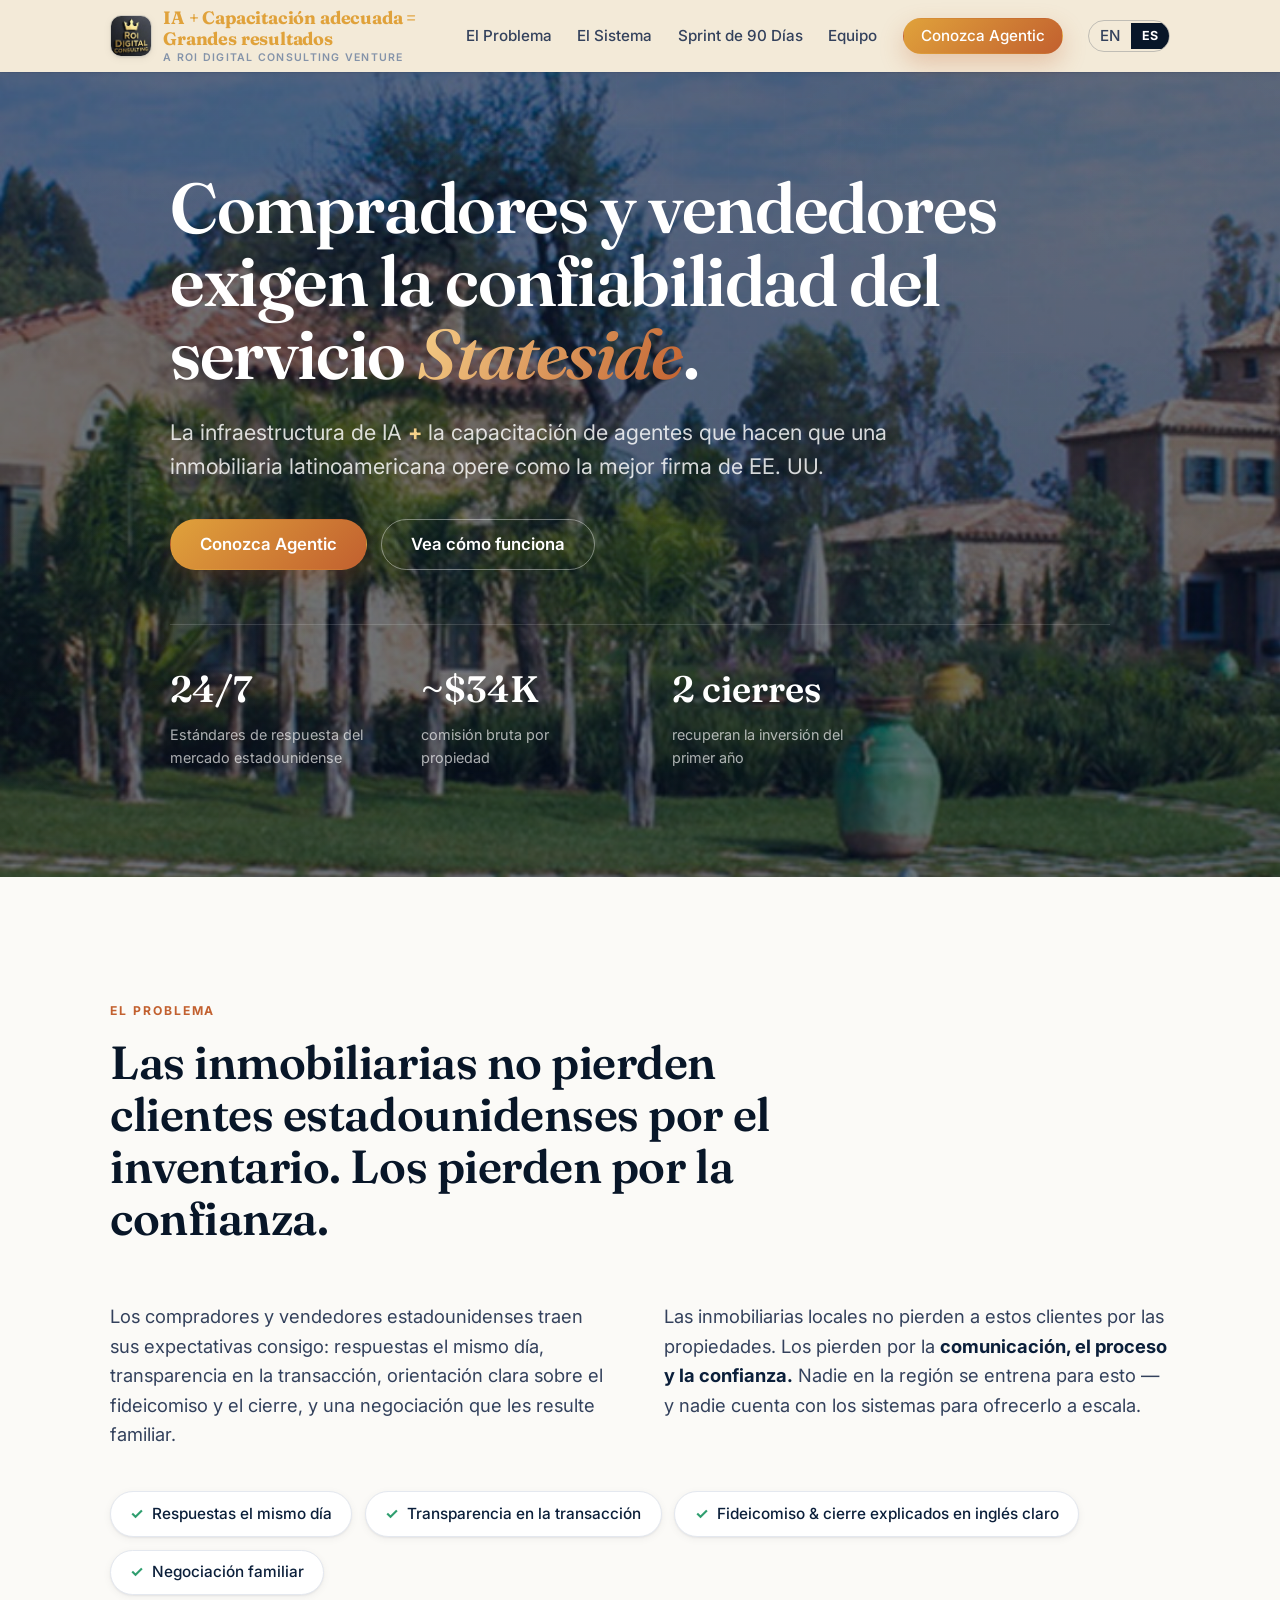
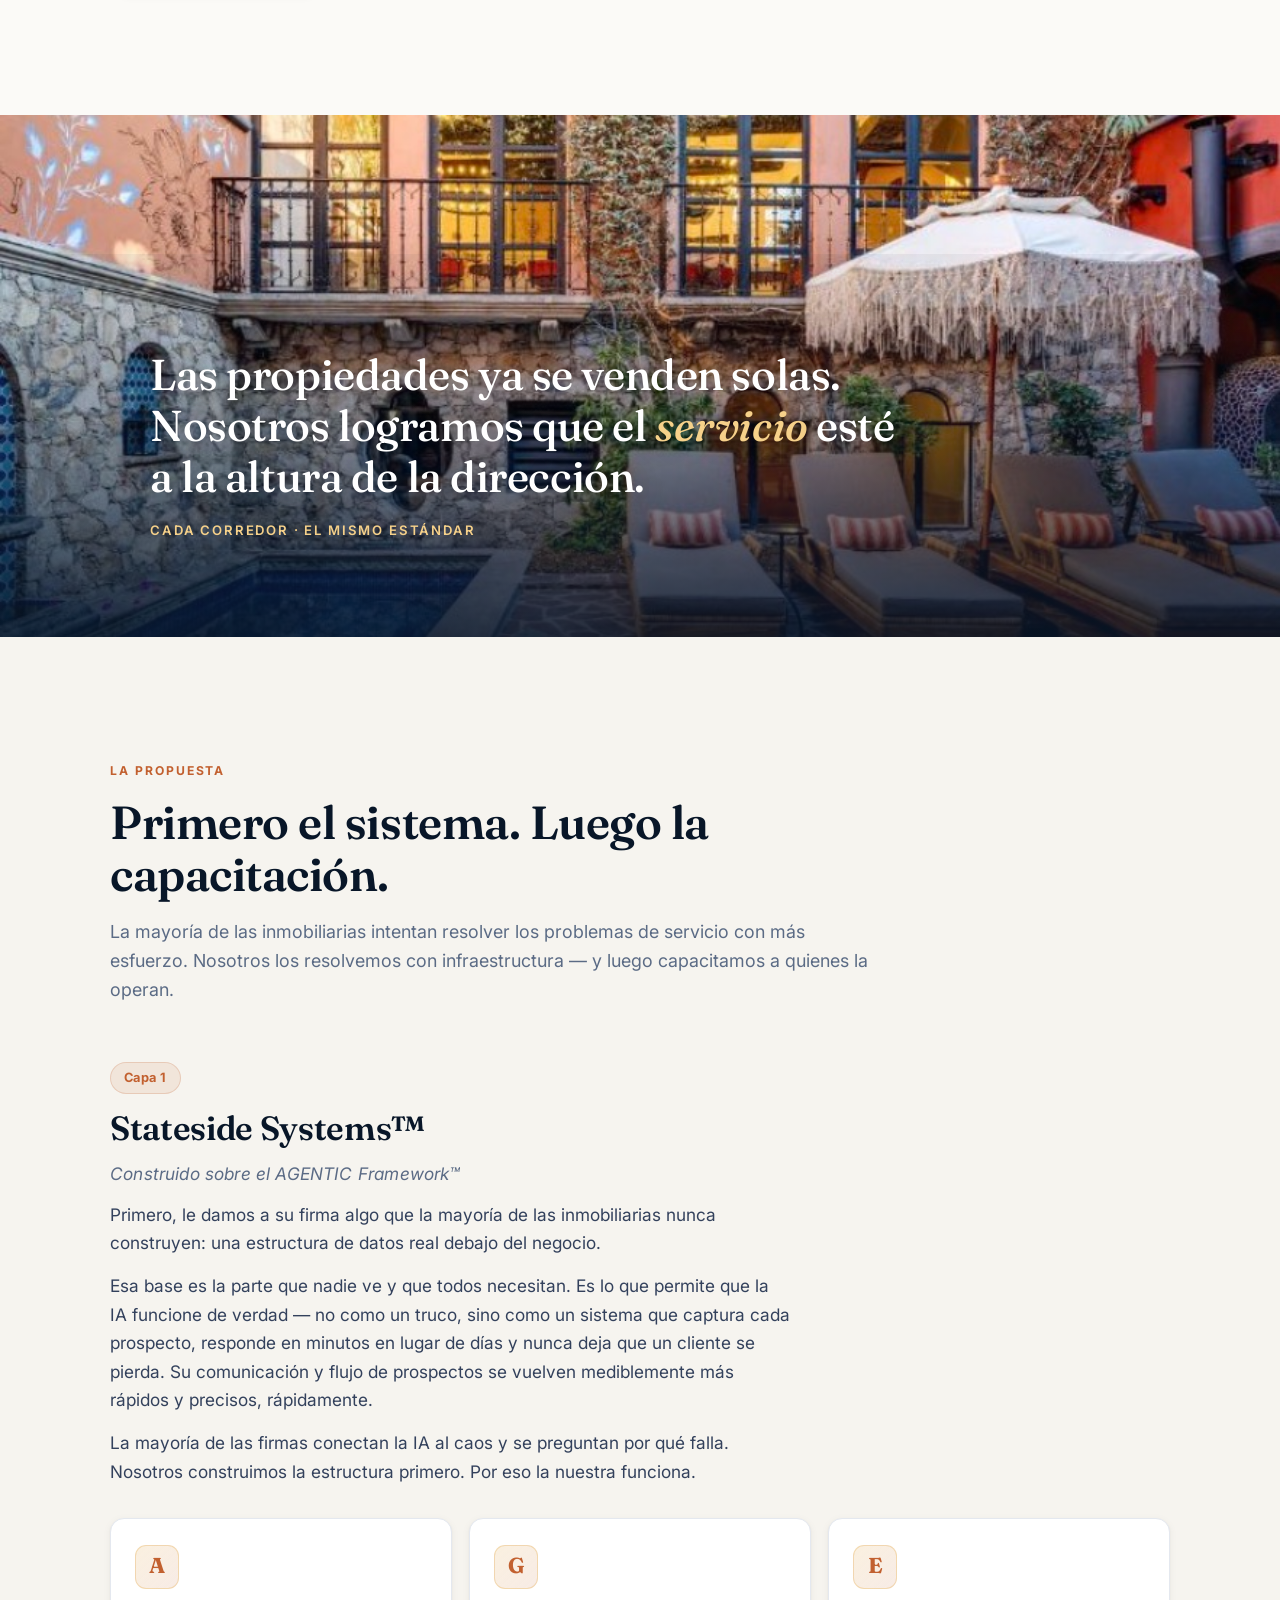
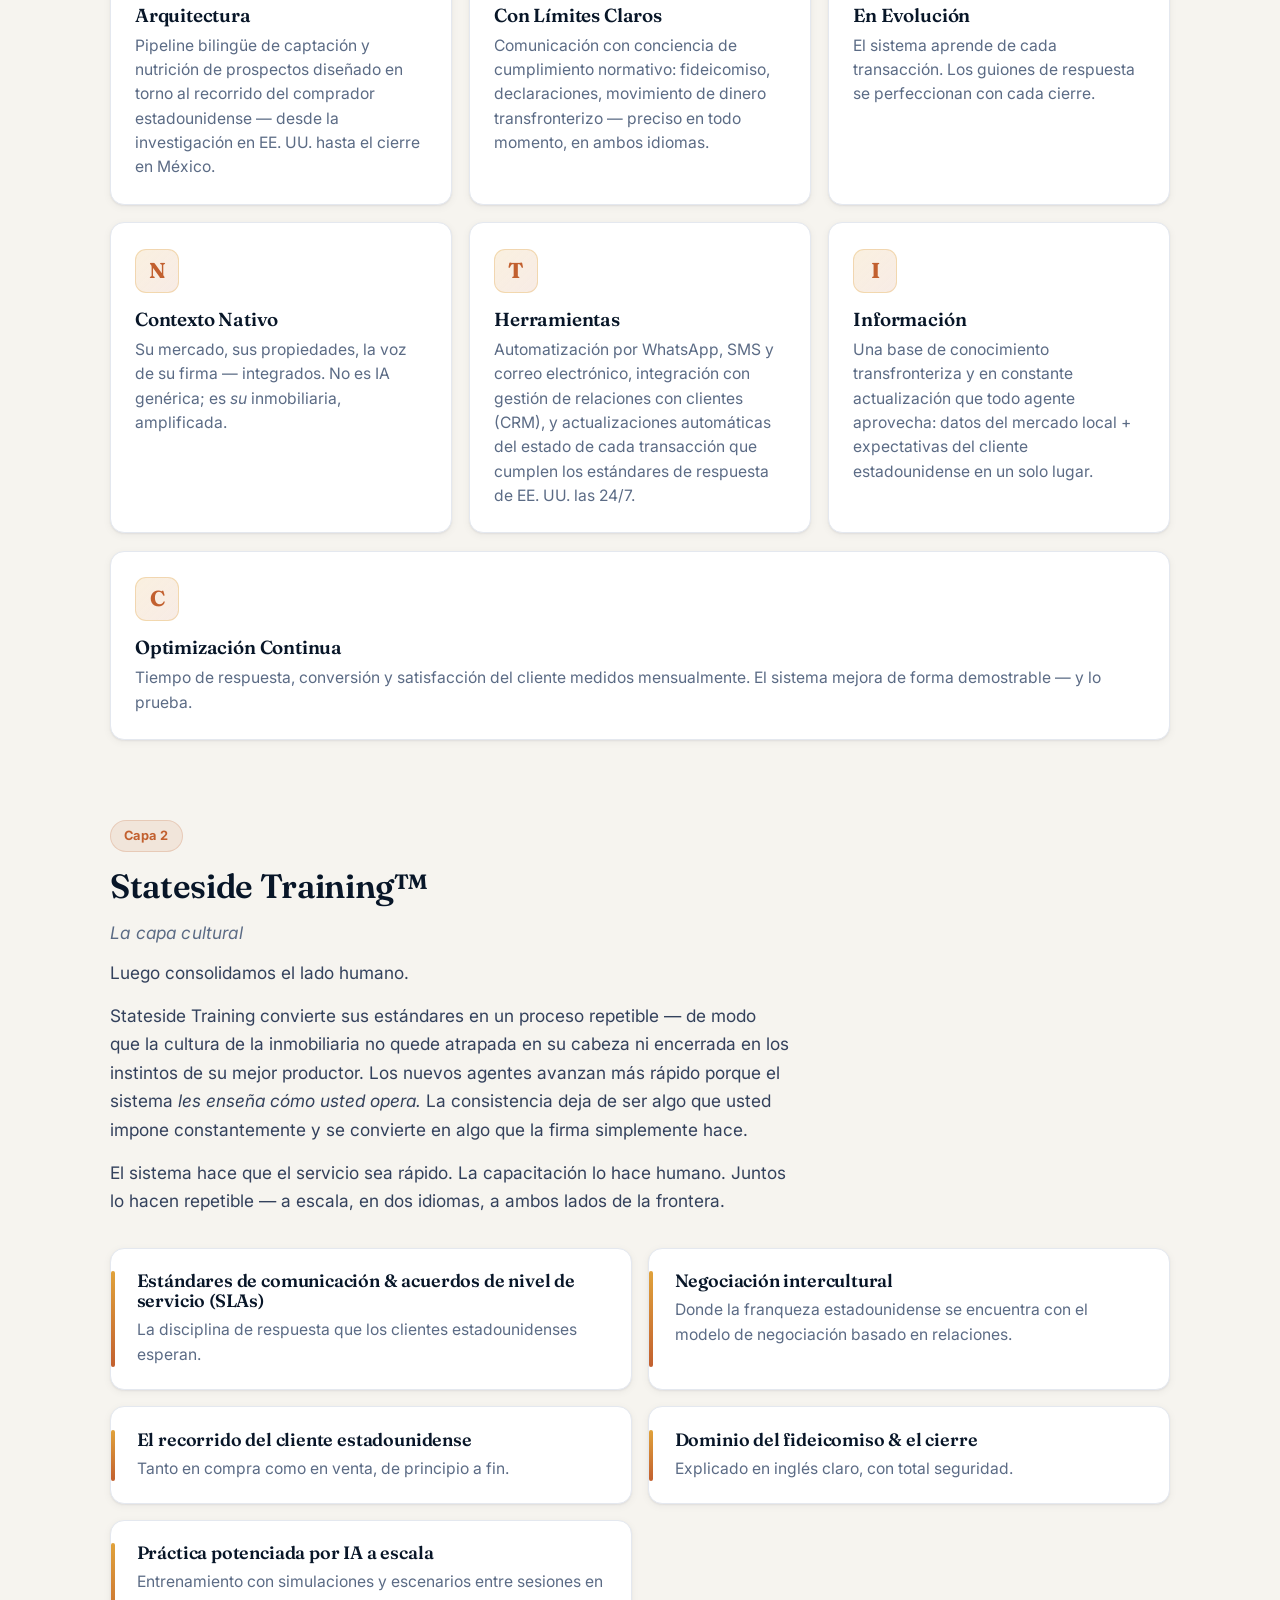
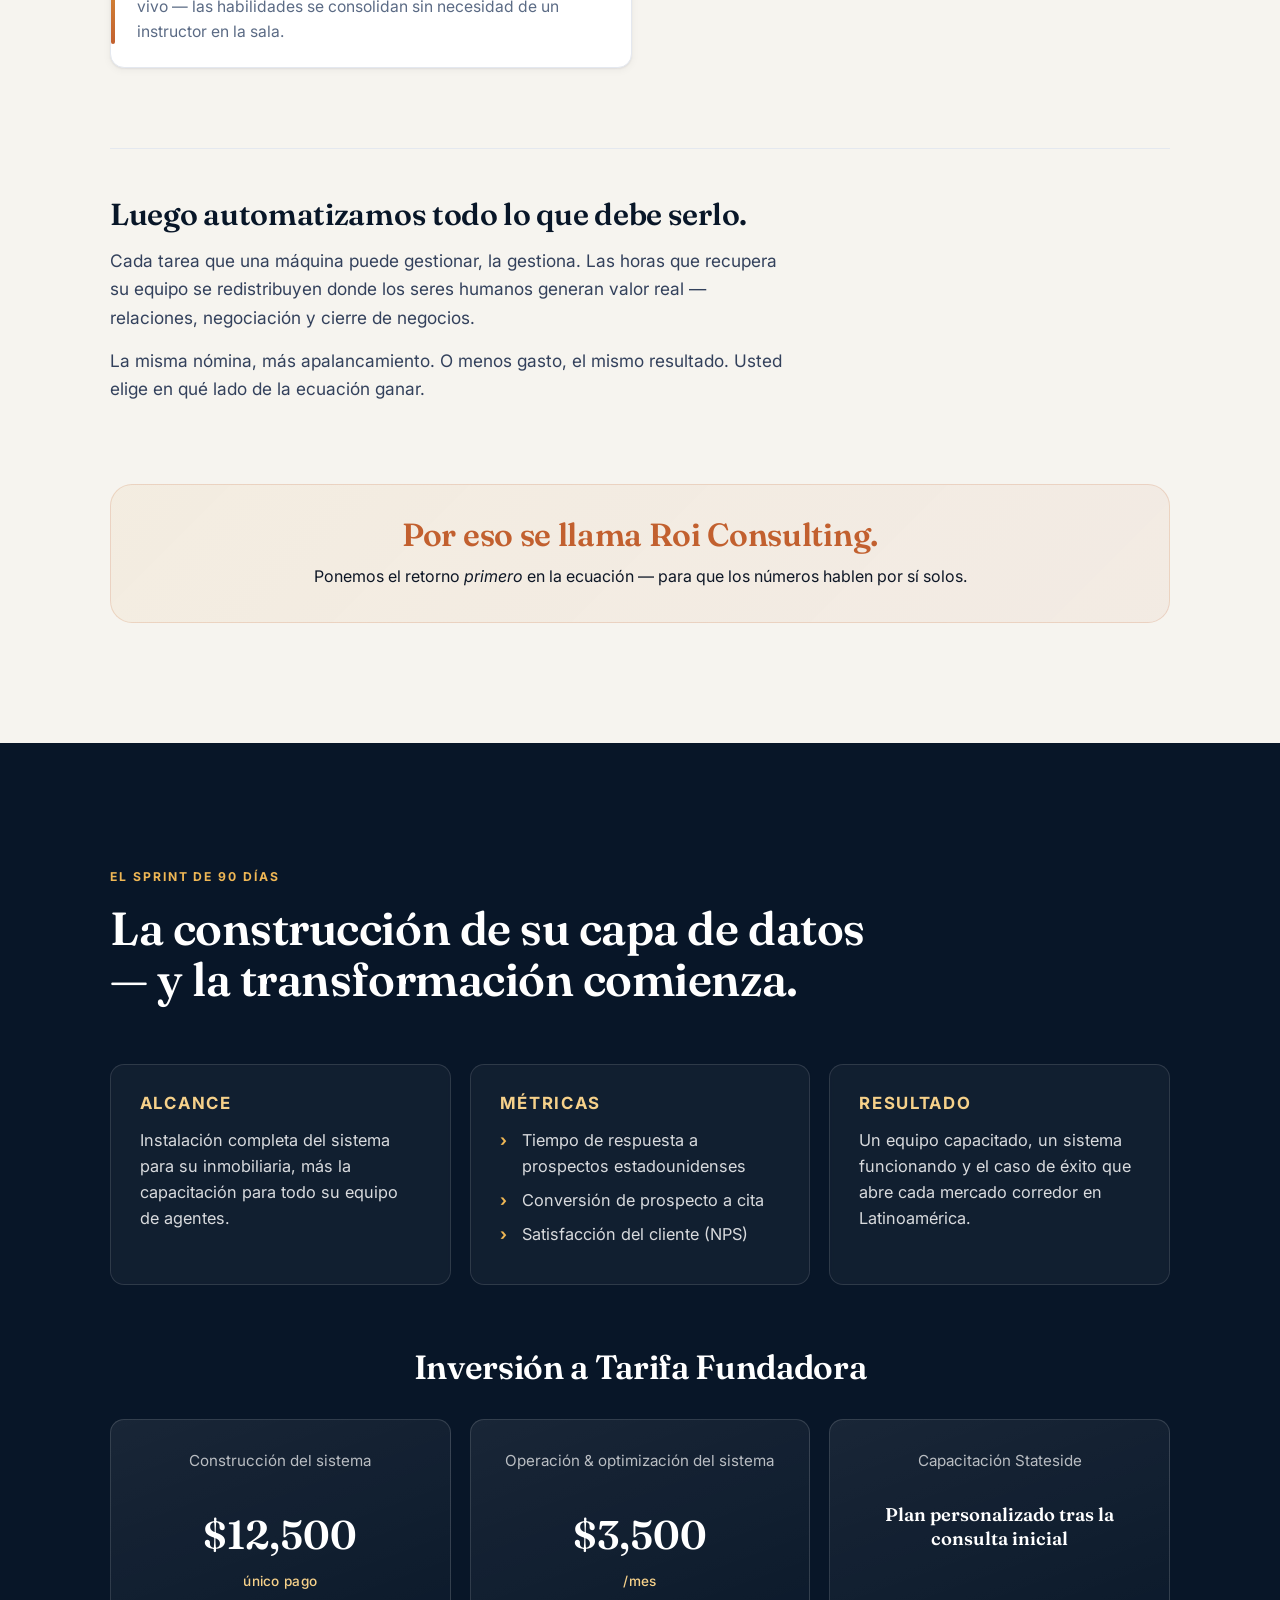
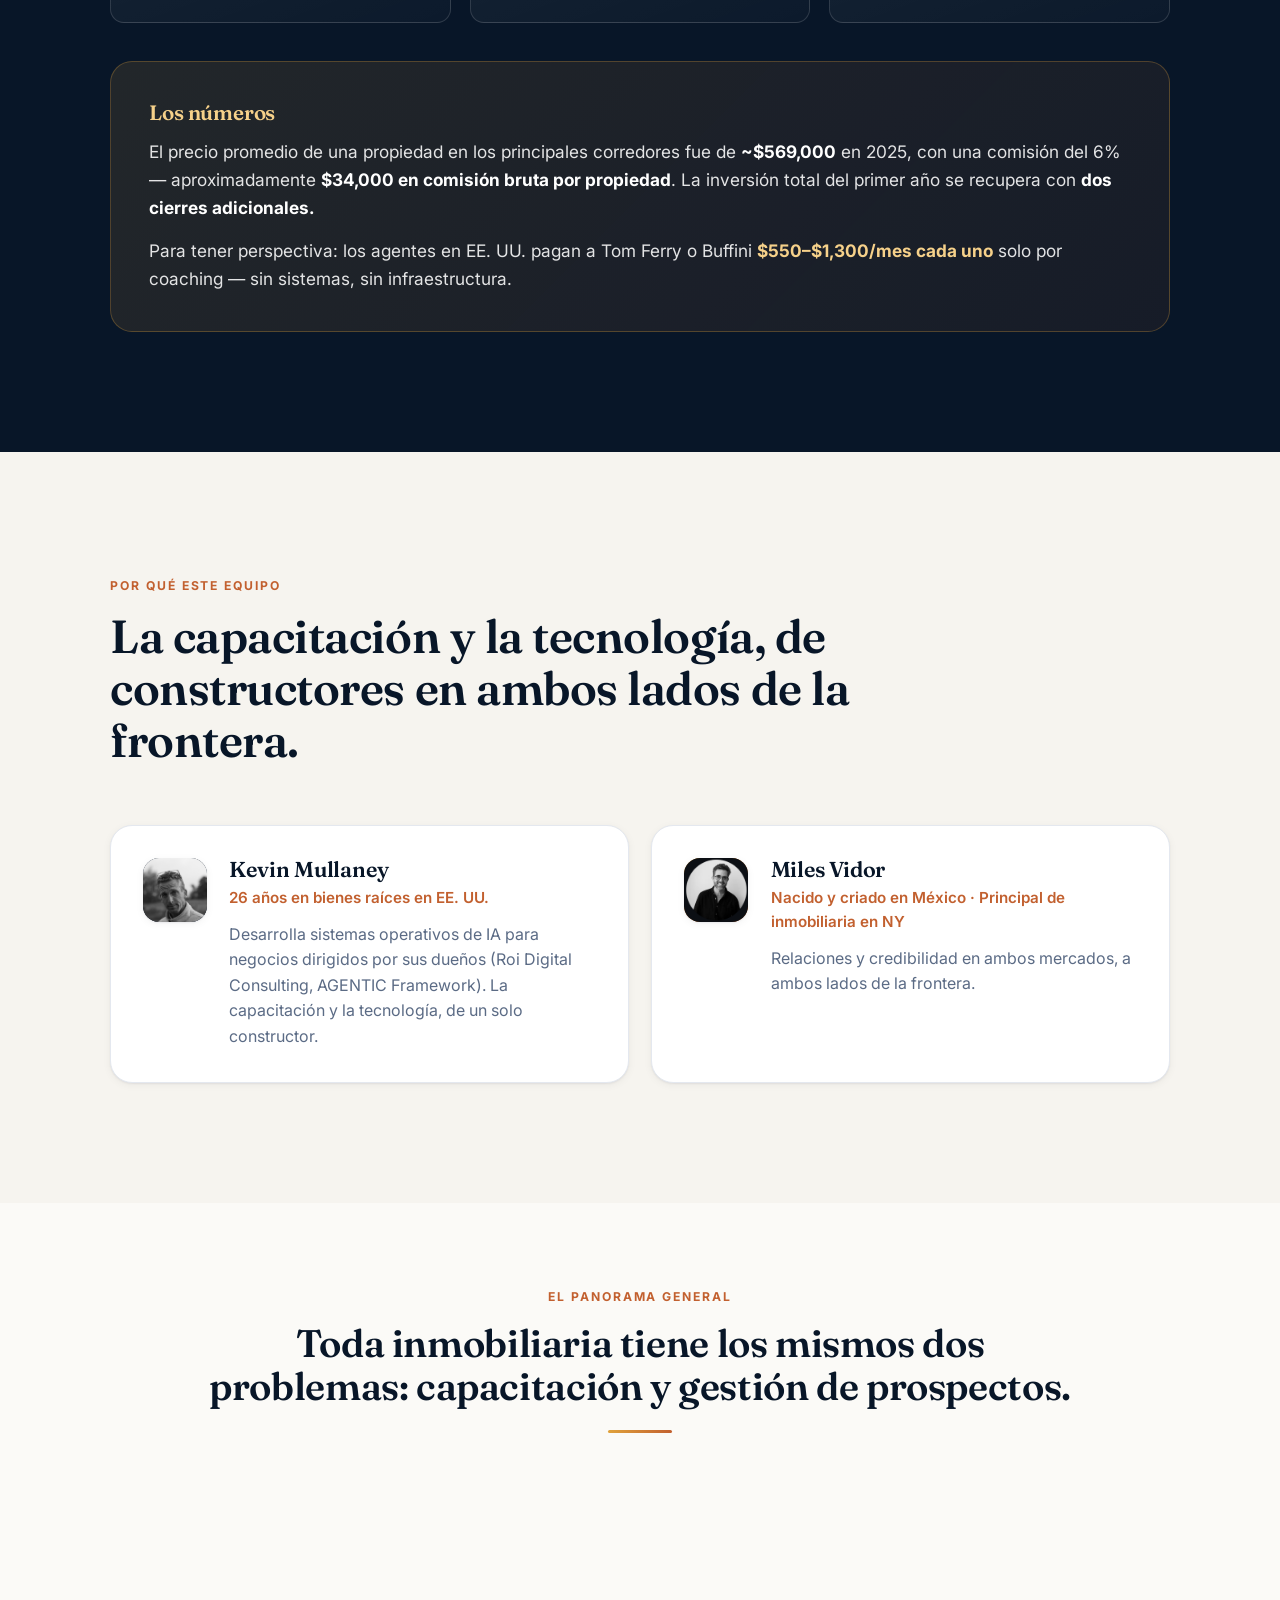
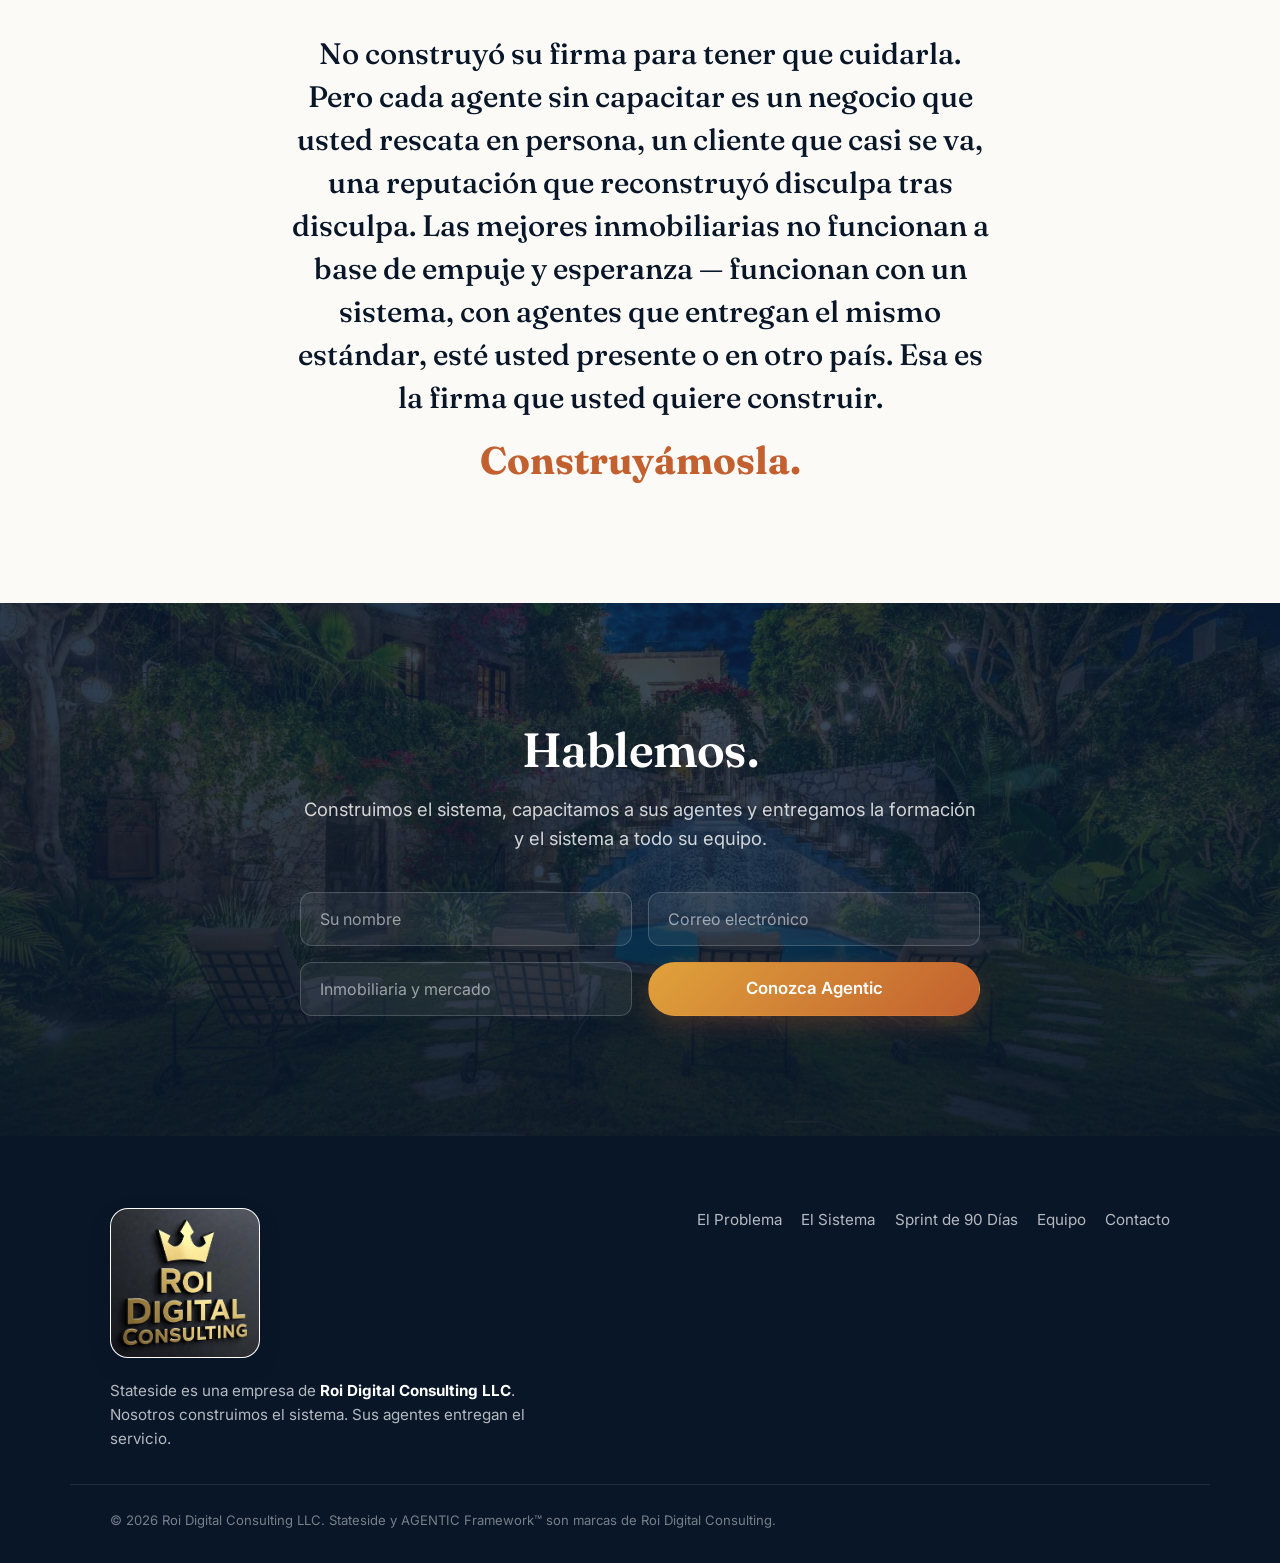
==== commit a4295799: "Remove the note line under 'Founding Rate Investment'" ====
--- a/es/index.html
+++ b/es/index.html
@@ -250,7 +250,6 @@
         <div class="pricing reveal">
           <div class="pricing-head">
             <h3>Inversión a Tarifa Fundadora</h3>
-            <p class="pricing-note">Tarifa fundadora — a cambio de derechos de caso de estudio &amp; referidos.</p>
           </div>
           <div class="pricing-cards">
             <div class="price-card">
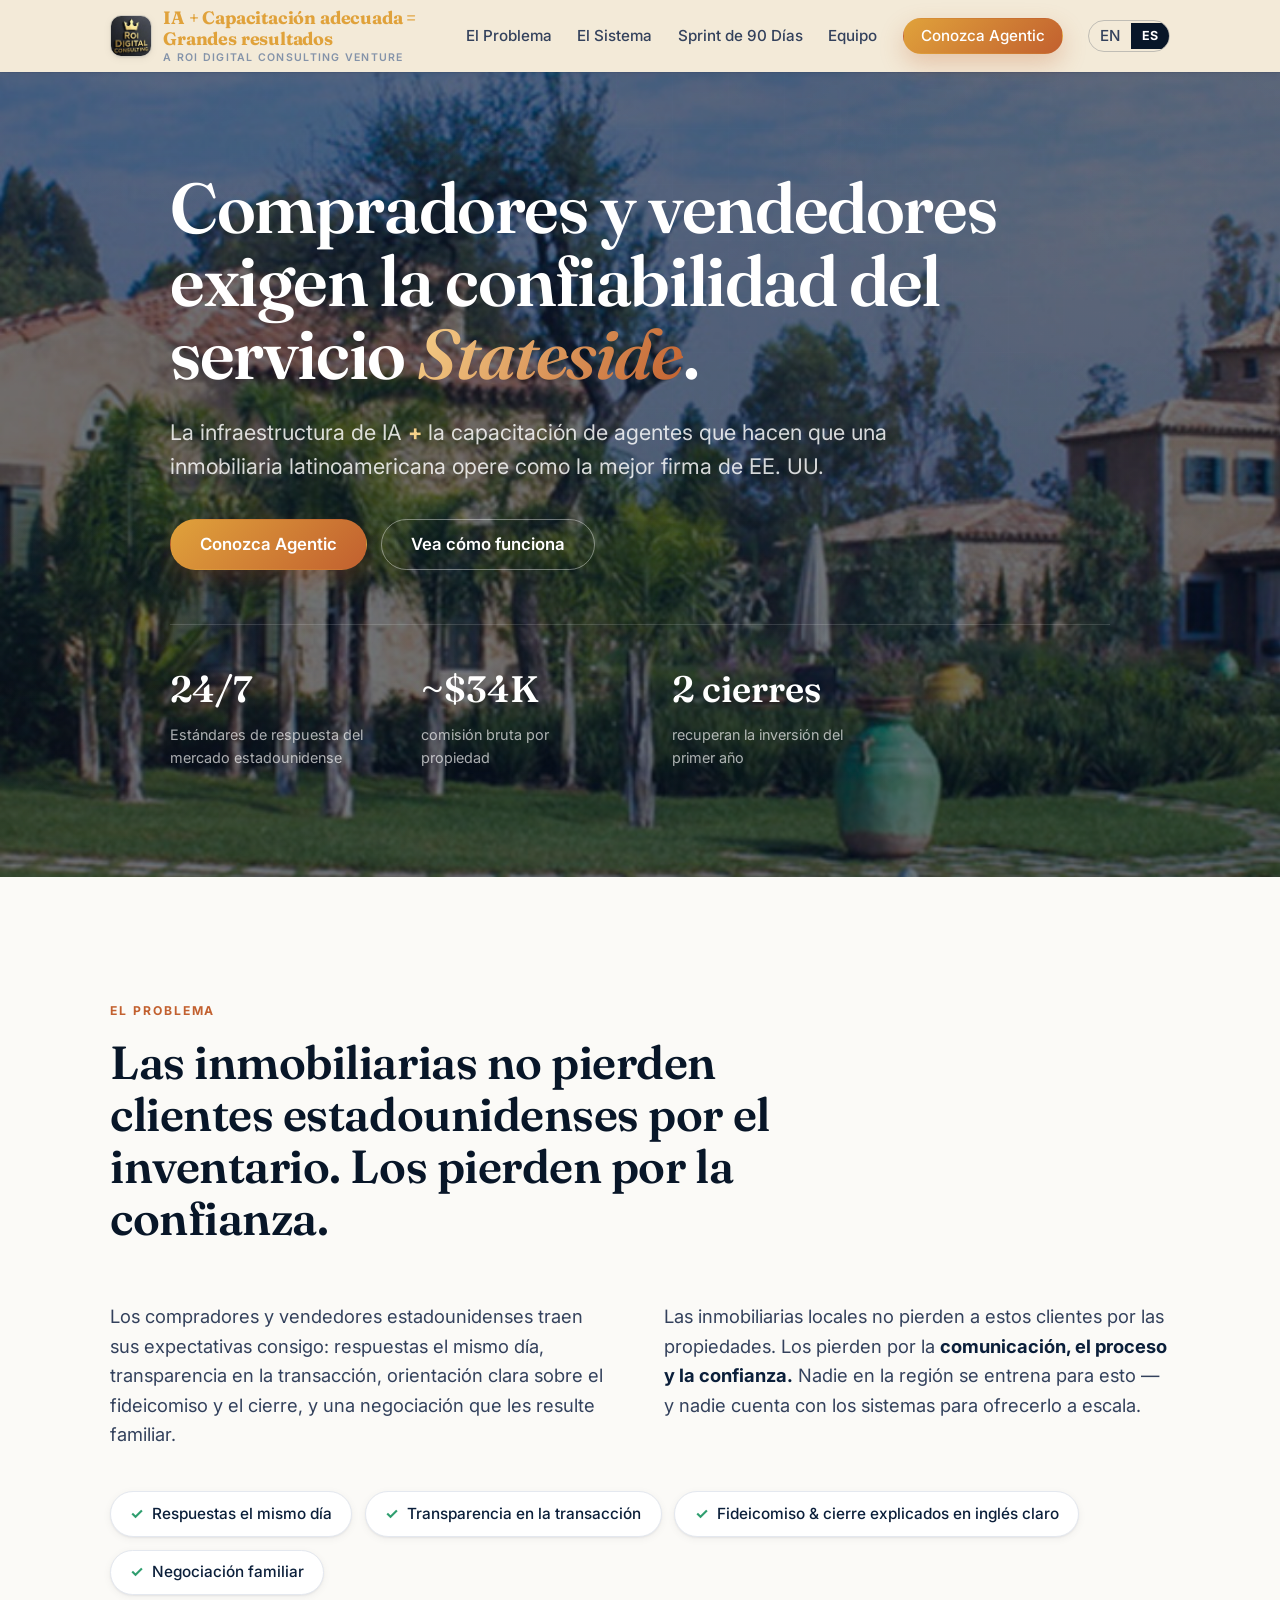
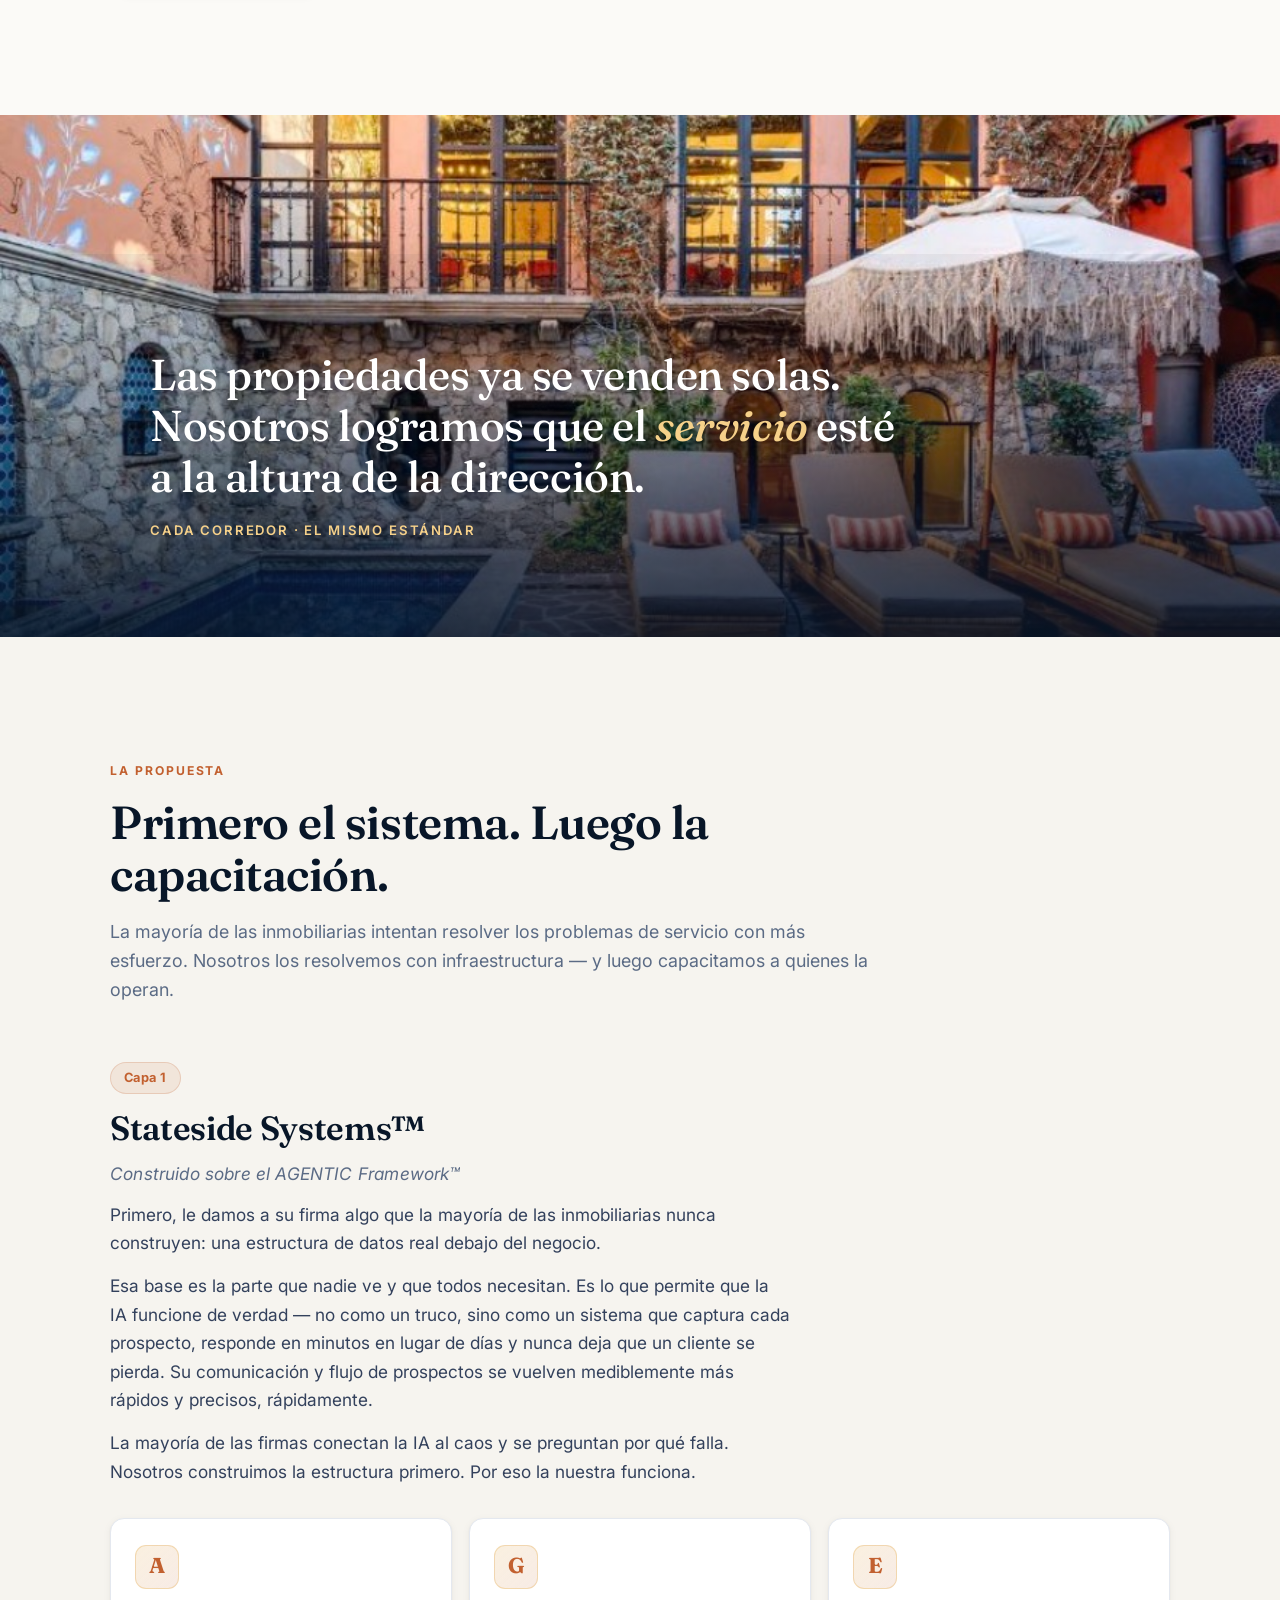
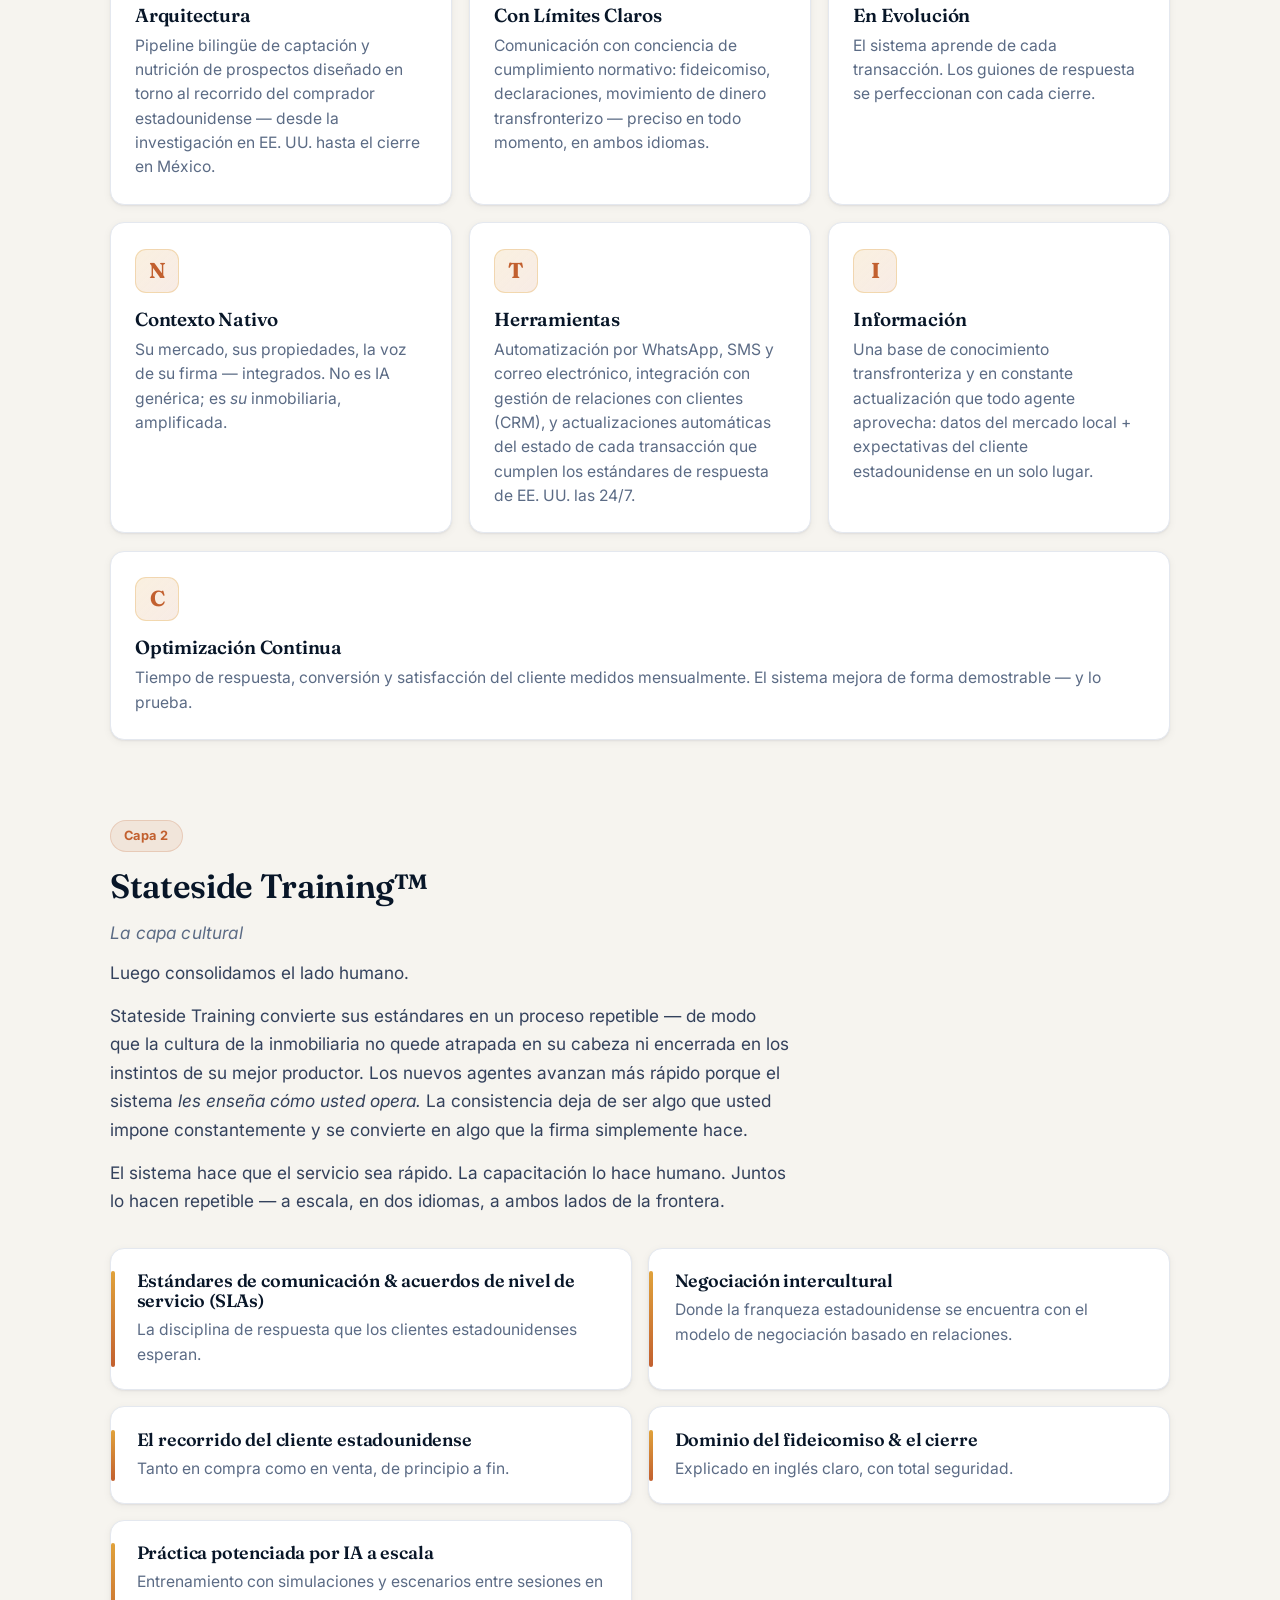
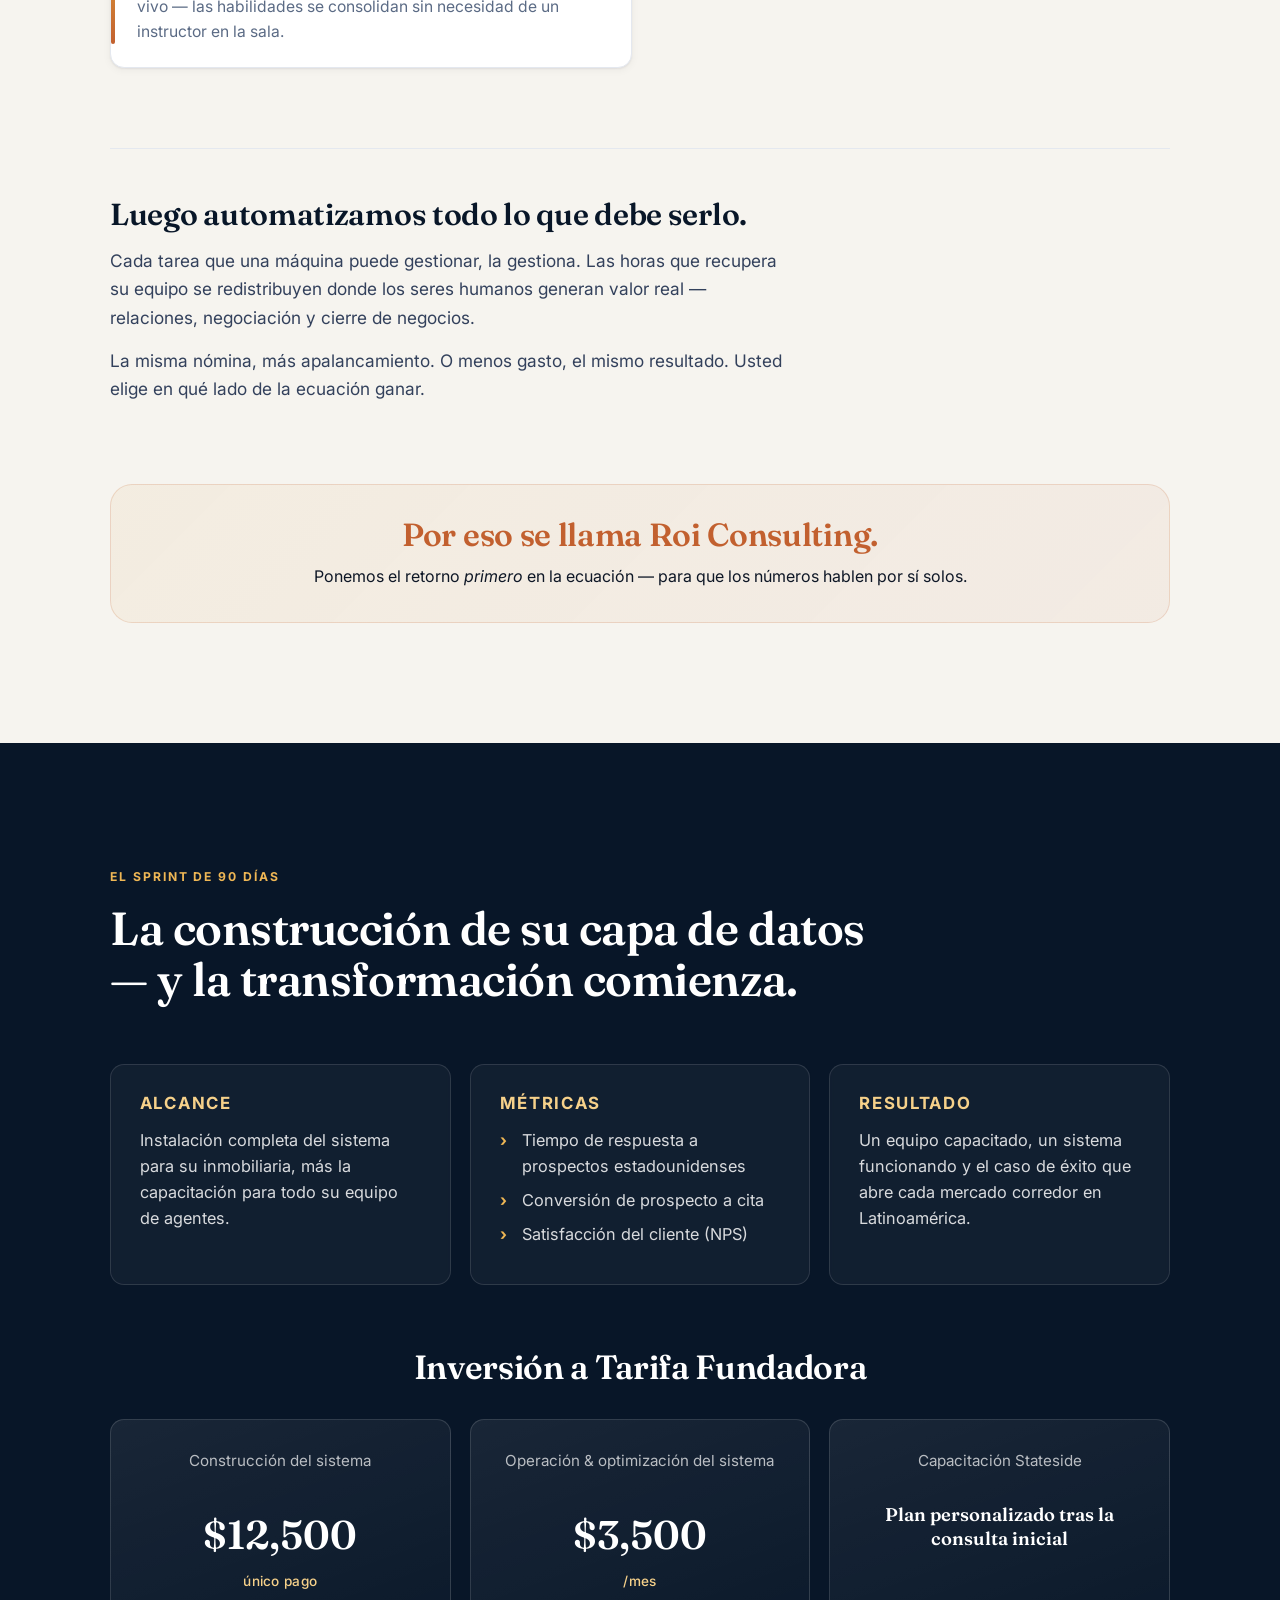
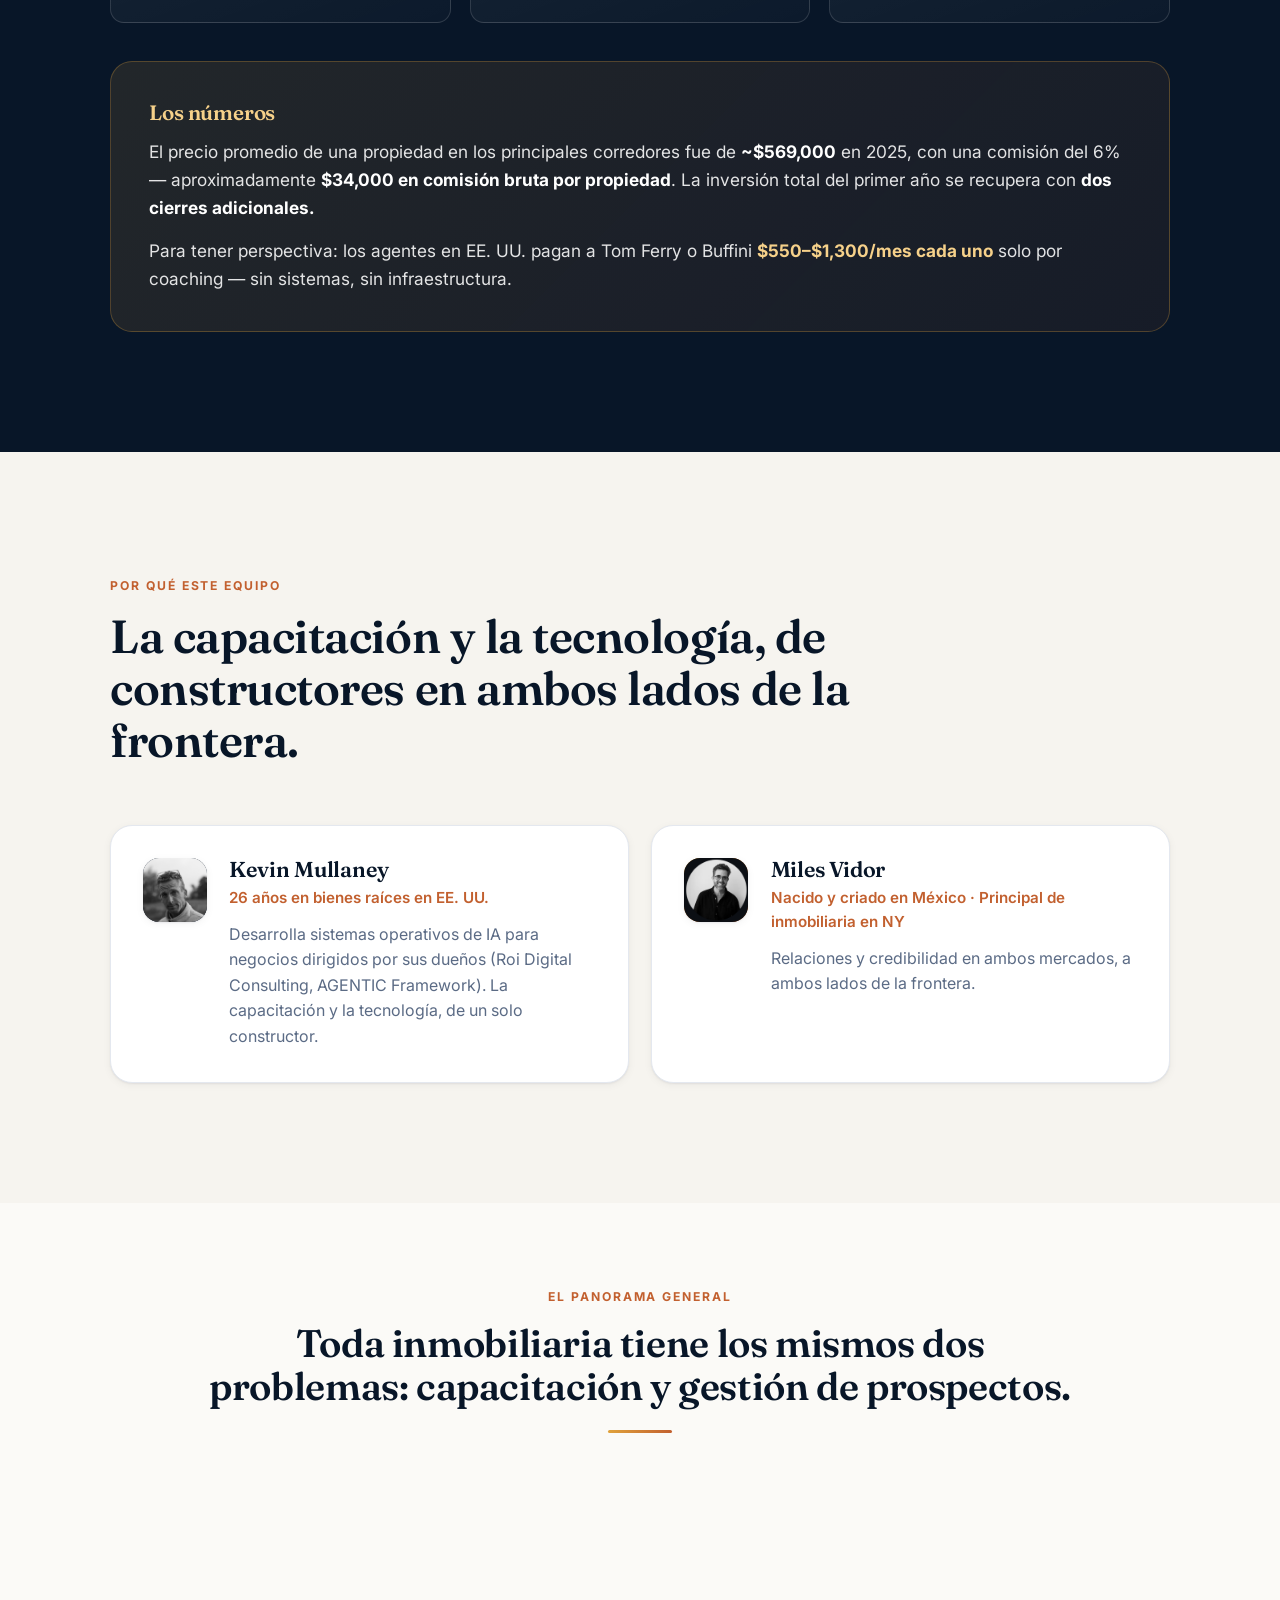
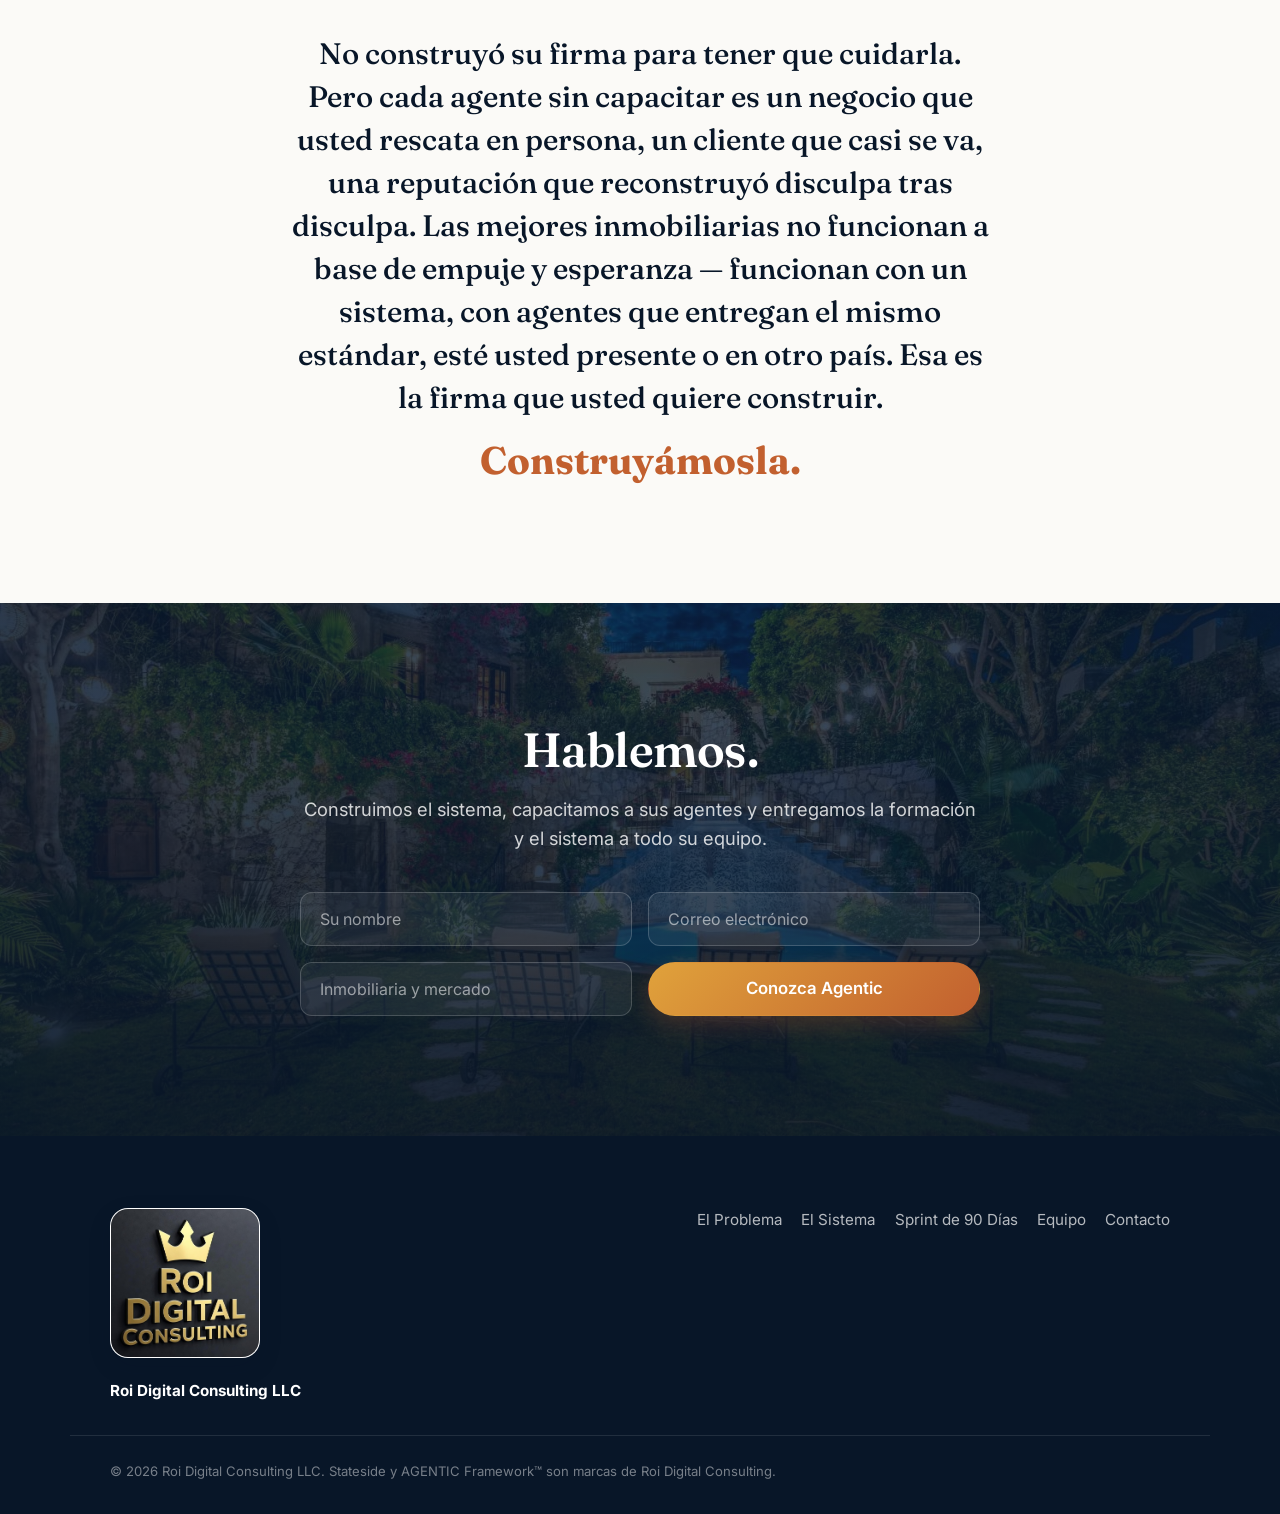
==== commit 4045aeb5: "Footer: show only 'Roi Digital Consulting LLC' under the logo (remove 'Stateside is a venture…')" ====
--- a/es/index.html
+++ b/es/index.html
@@ -358,7 +358,7 @@
         <span class="roi-logo">
           <img src="../images/roi-logo.jpeg" alt="Roi Digital Consulting LLC" width="690" height="692" loading="lazy" />
         </span>
-        <p>Stateside es una empresa de <strong>Roi Digital Consulting LLC</strong>.<br />Nosotros construimos el sistema. Sus agentes entregan el servicio.</p>
+        <p><strong>Roi Digital Consulting LLC</strong></p>
       </div>
       <nav class="footer-nav" aria-label="Footer">
         <a href="#problem">El Problema</a>
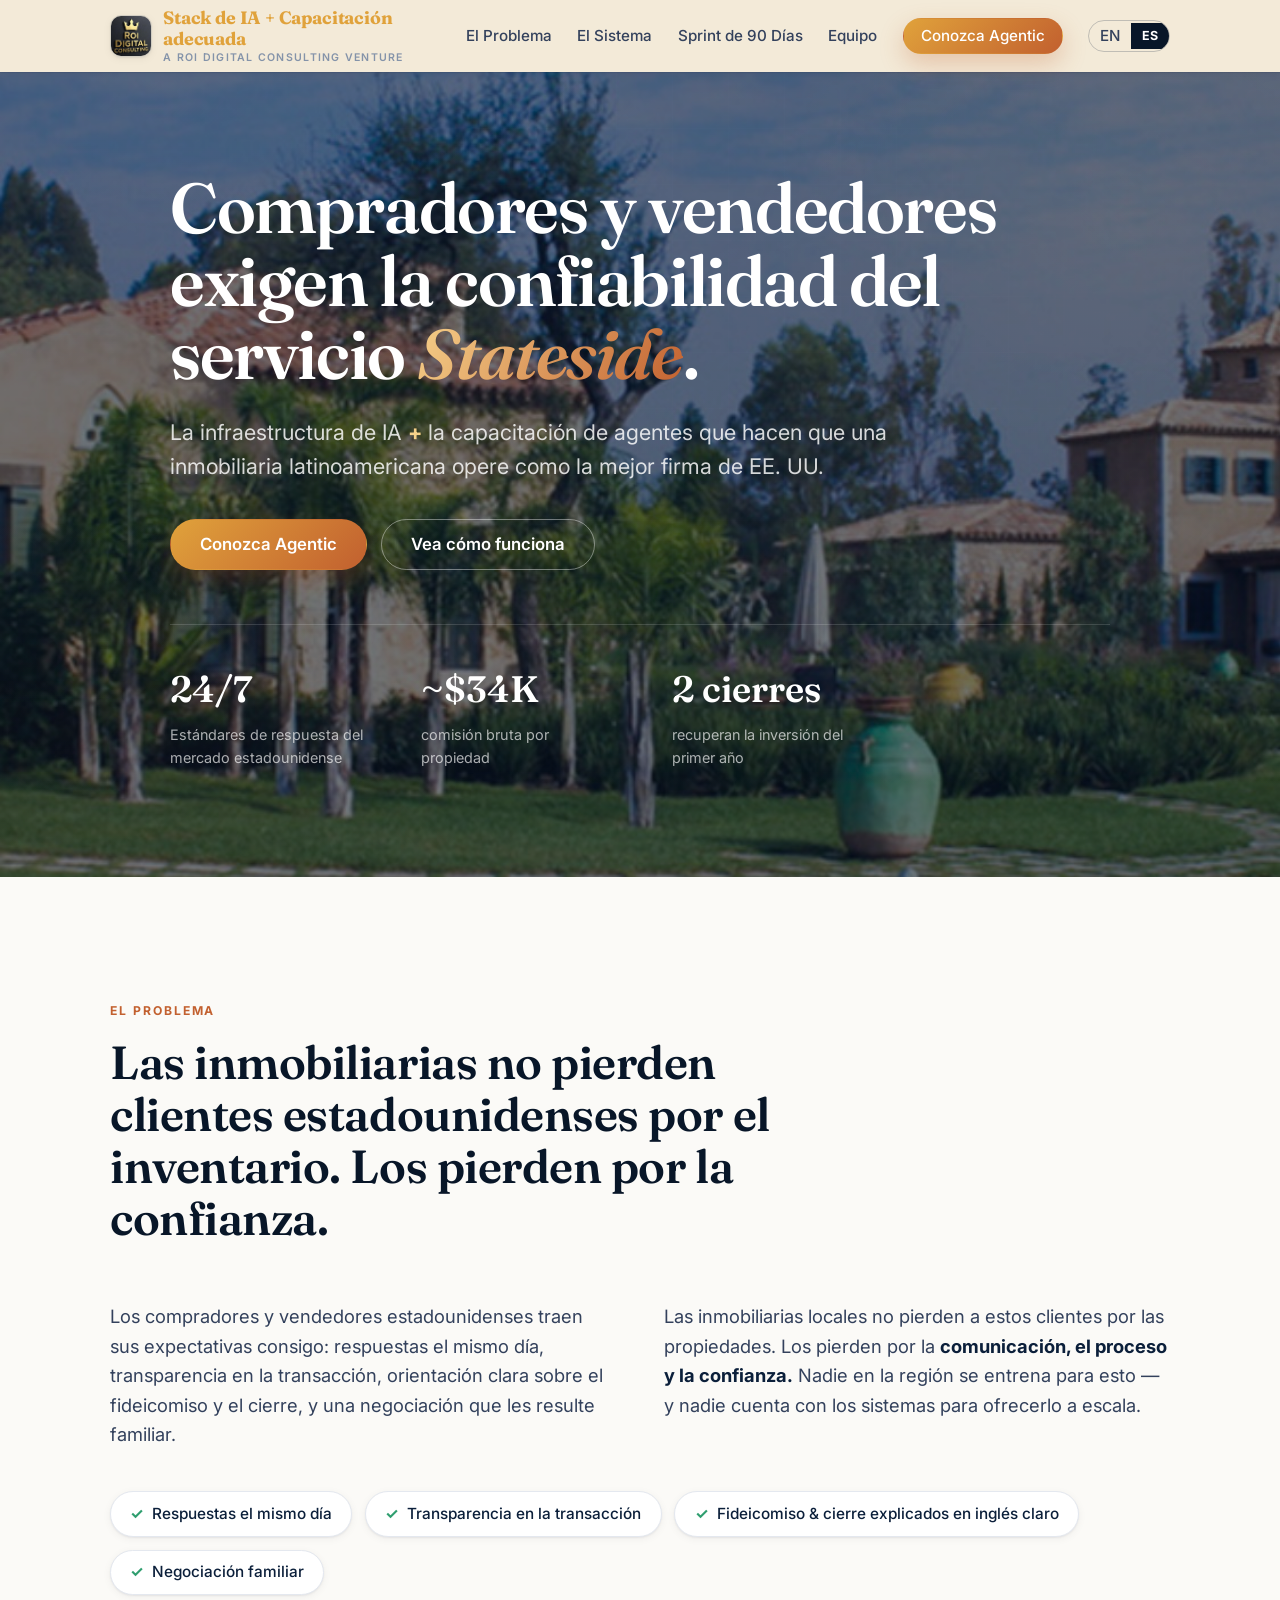
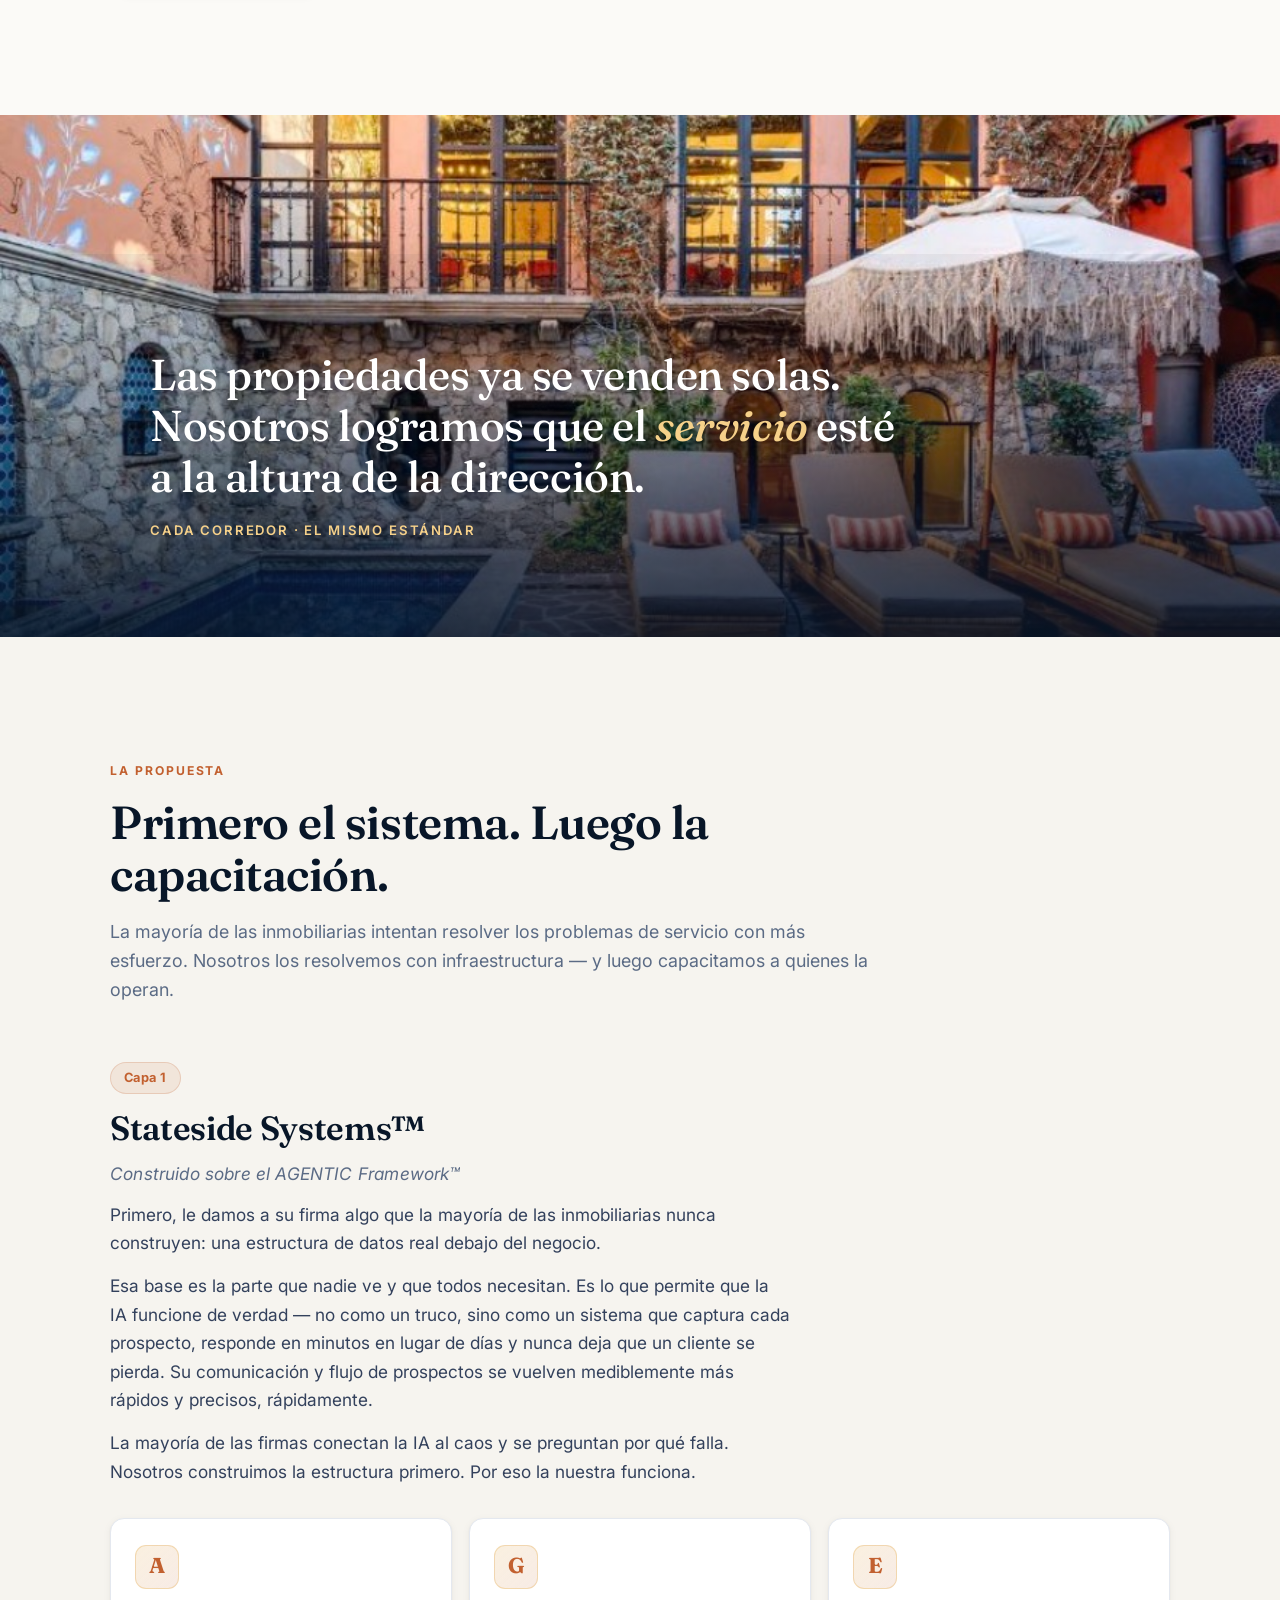
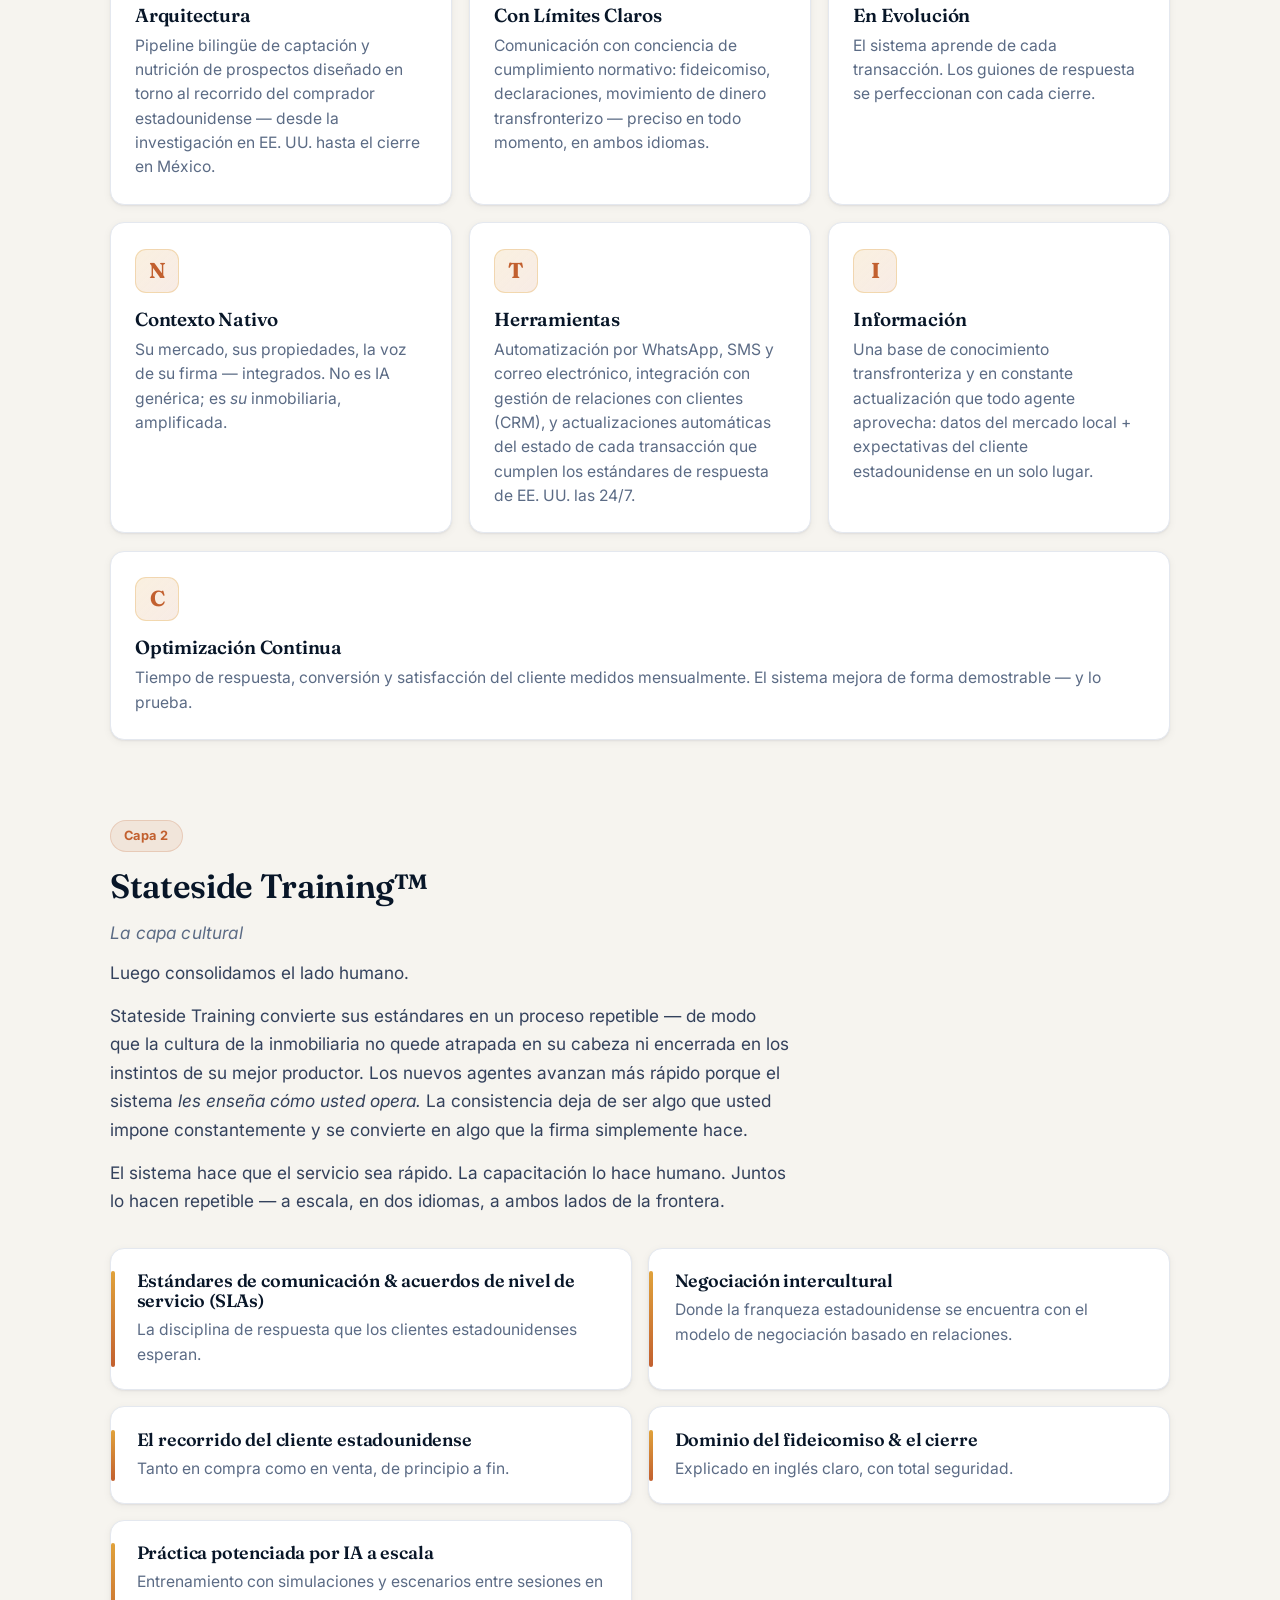
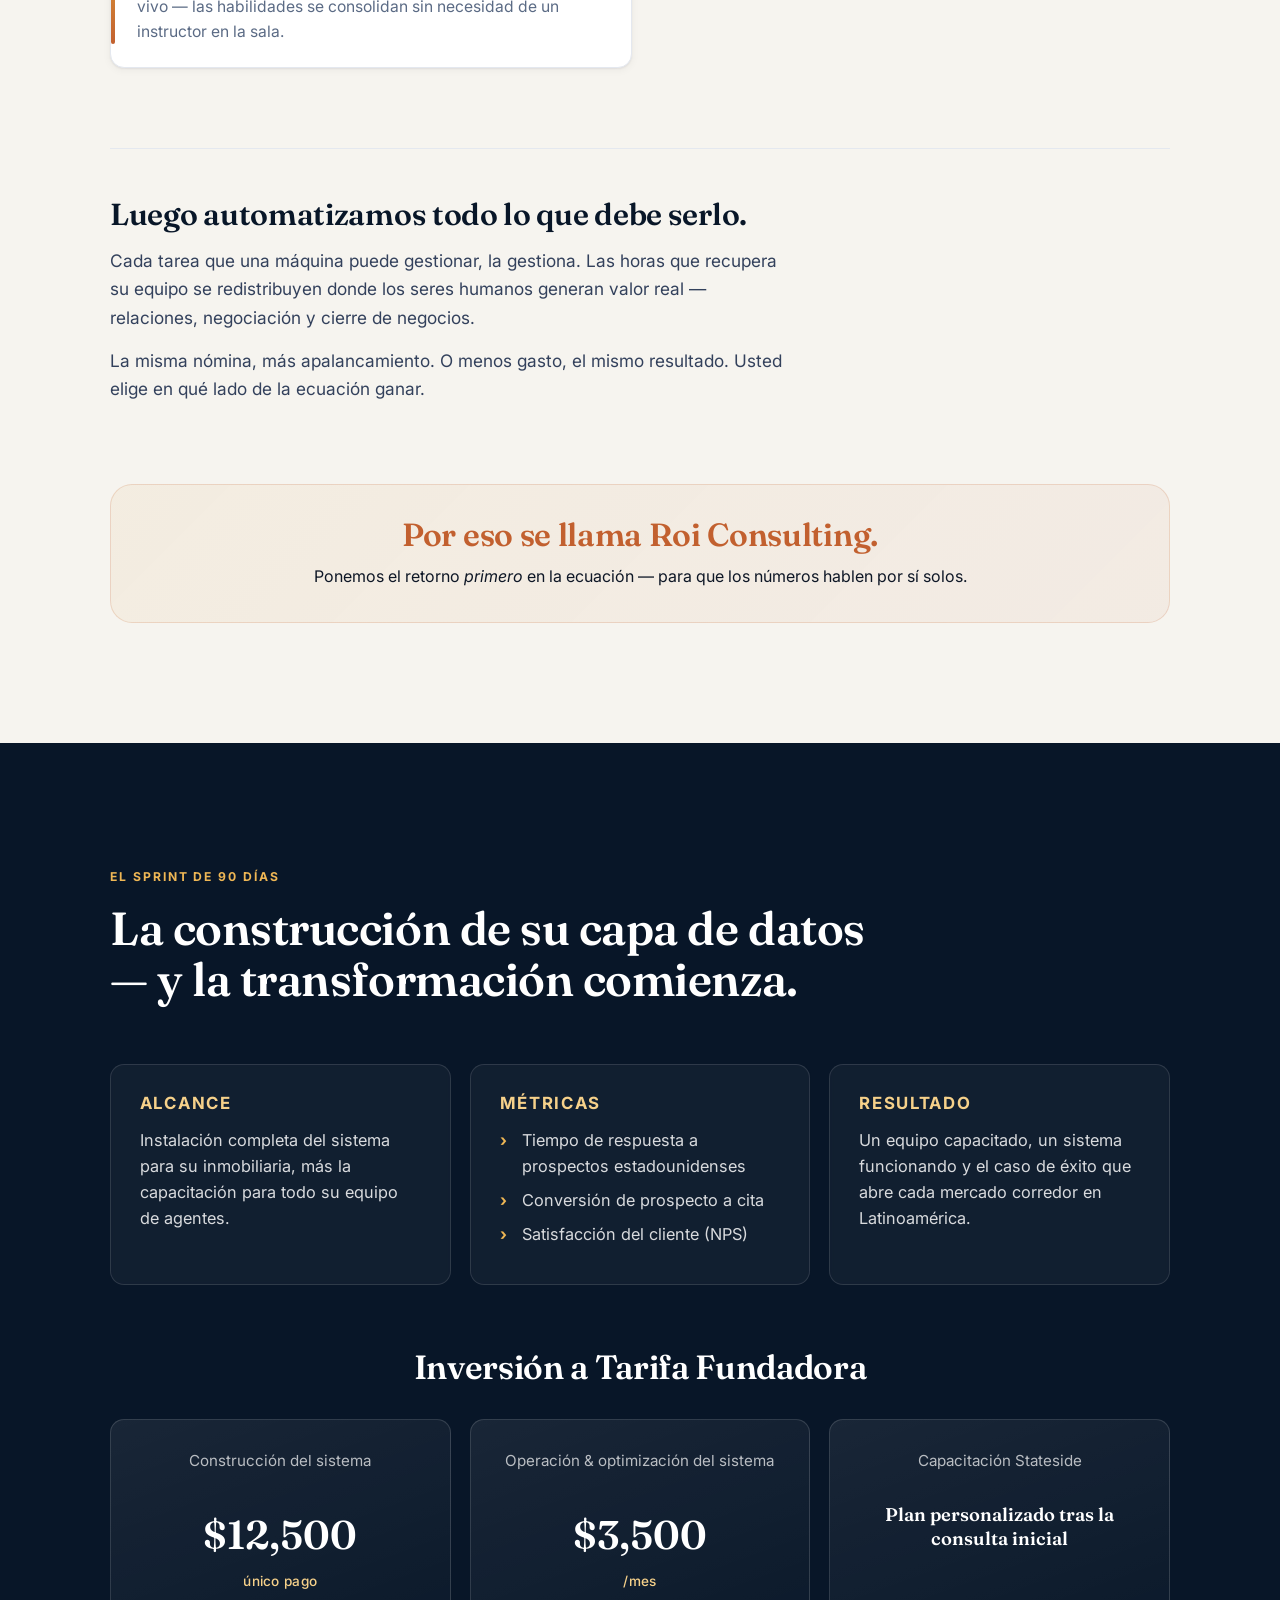
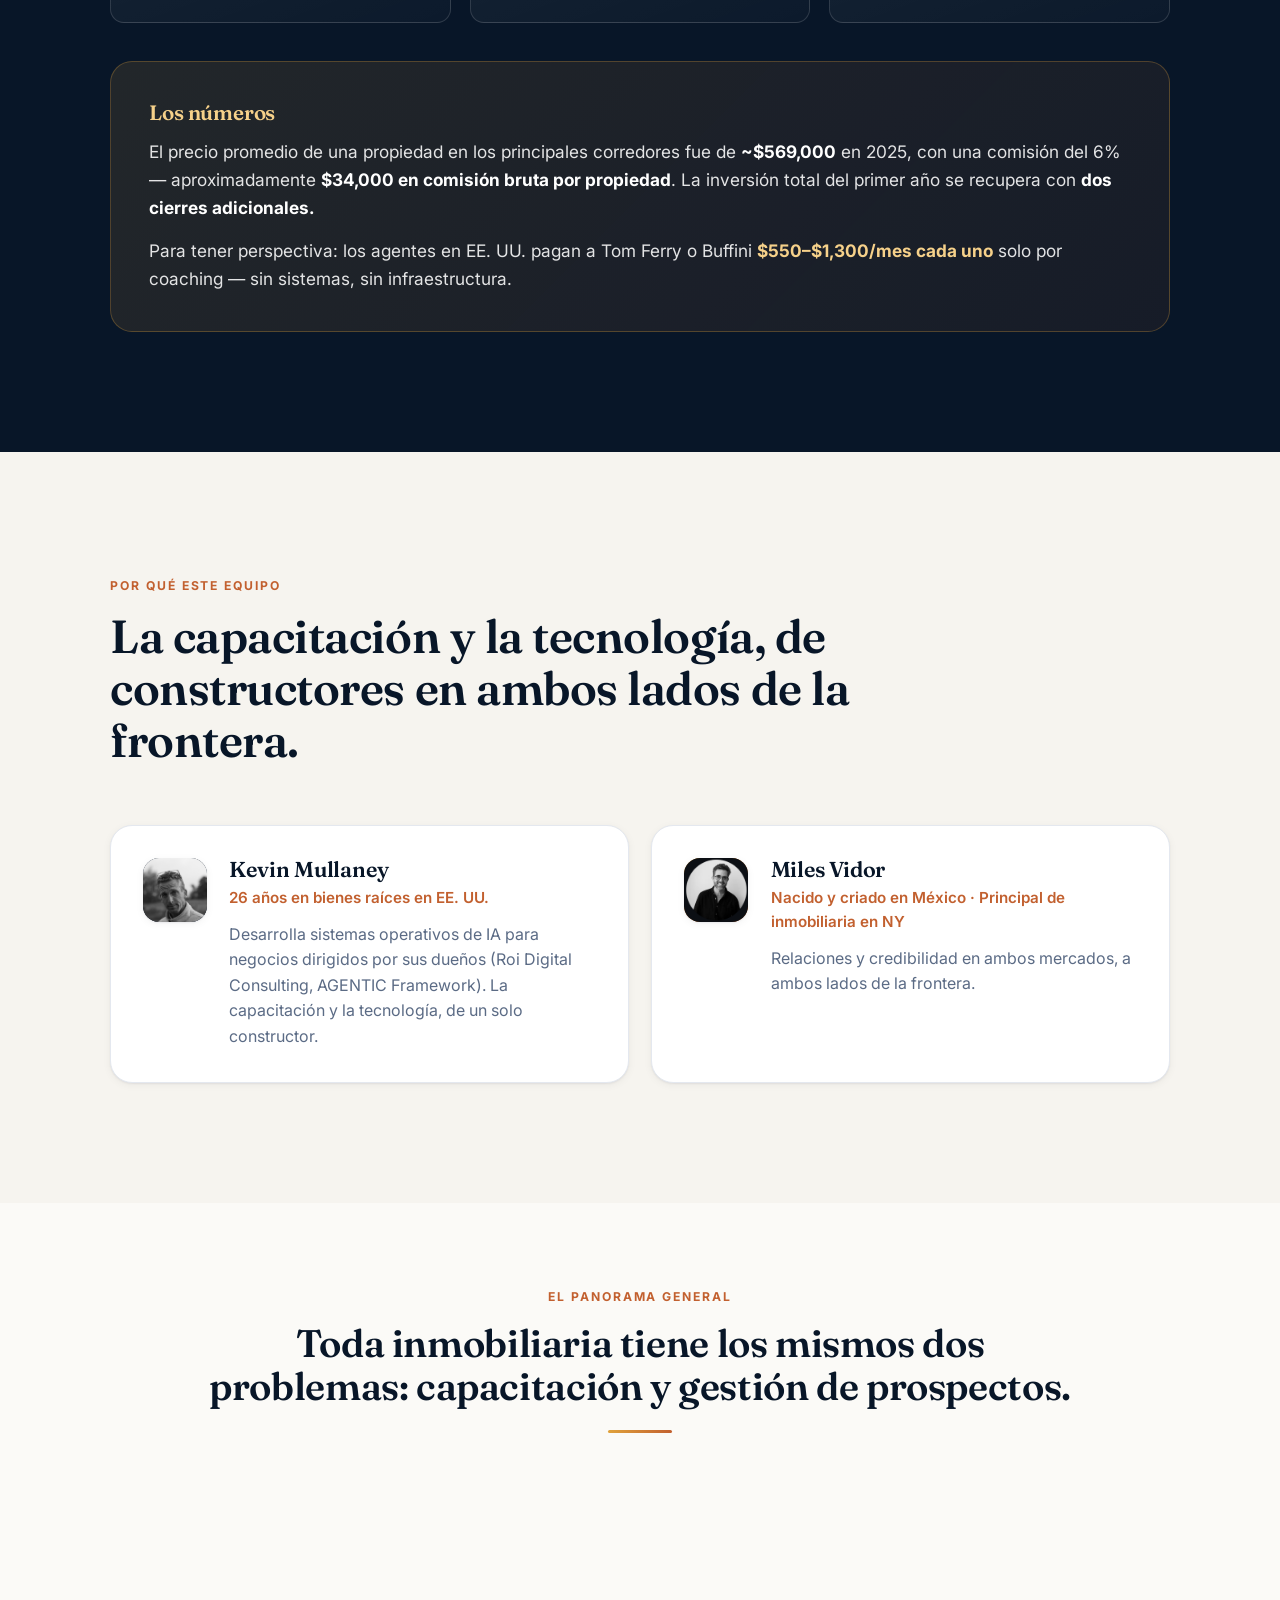
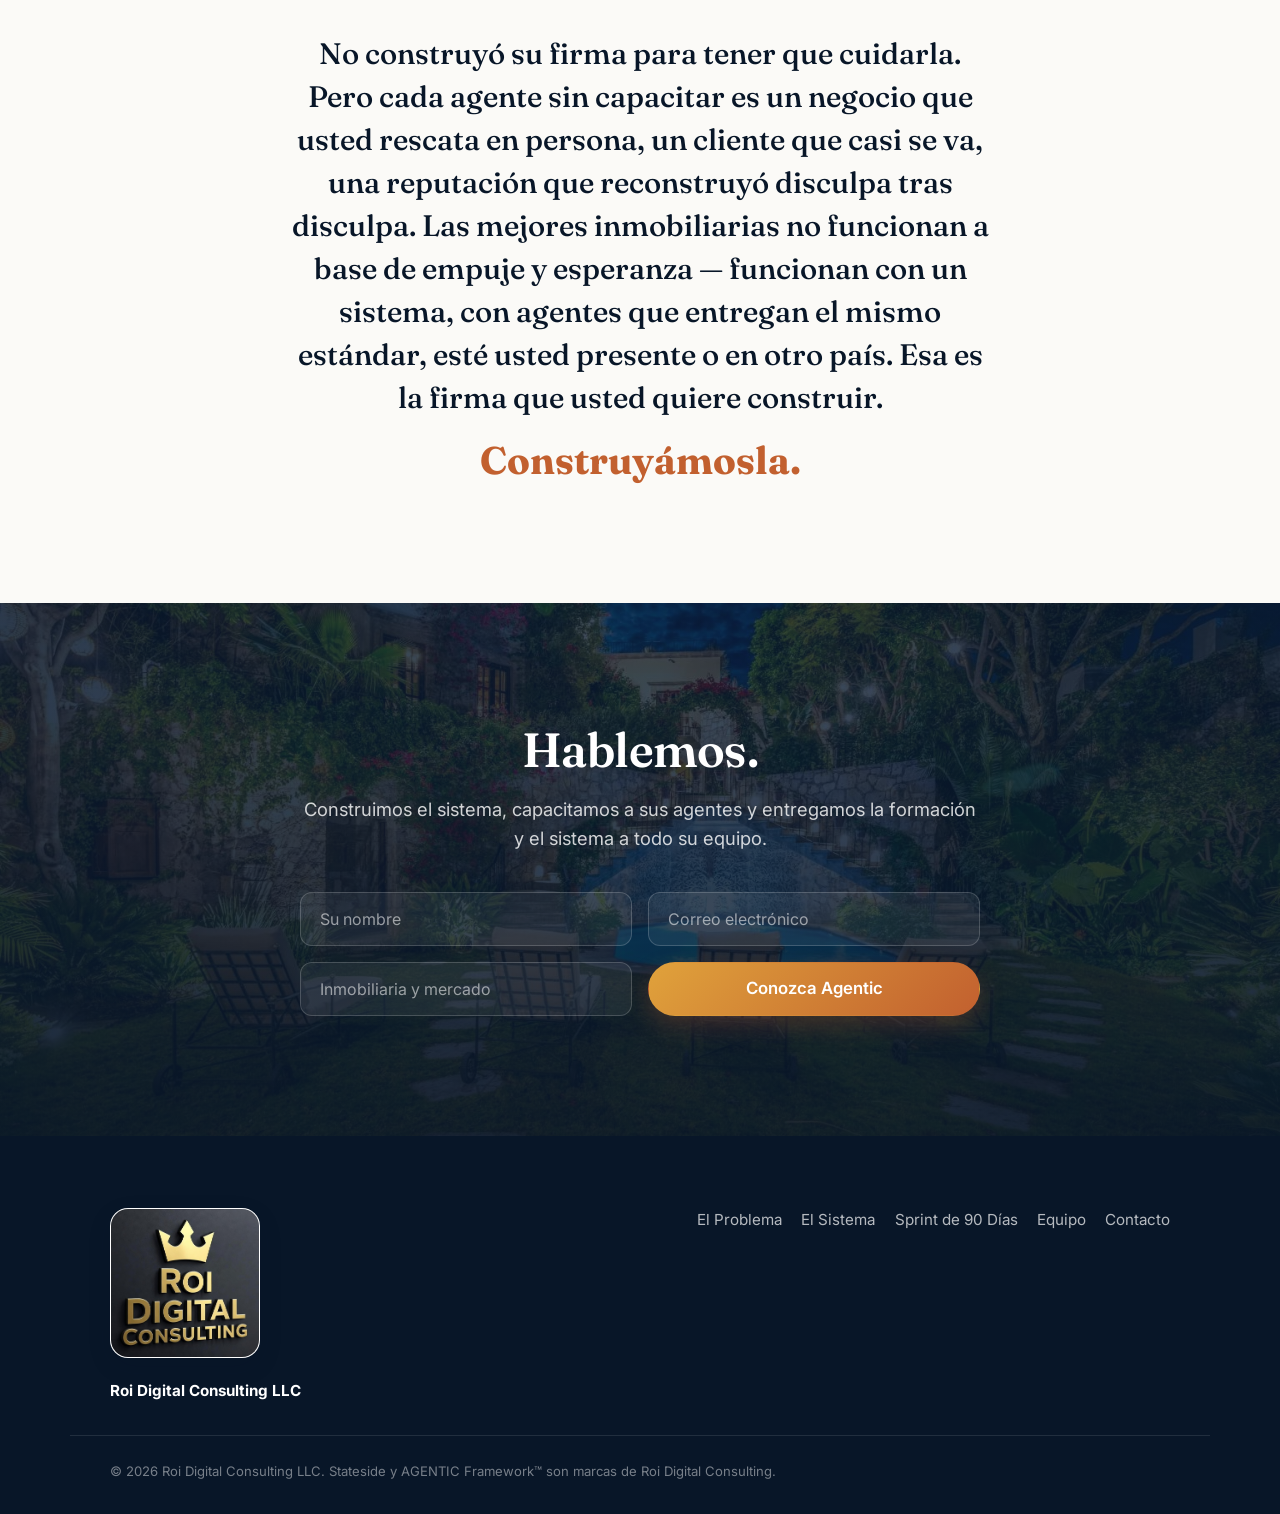
==== commit dc6aa29b: "Header tagline -> 'AI Stack + Proper Training' (ES: 'Stack de IA + Capacitación adecuada')" ====
--- a/es/index.html
+++ b/es/index.html
@@ -37,10 +37,10 @@
   <!-- ===== Header ===== -->
   <header class="site-header" id="site-header">
     <div class="container header-inner">
-      <a href="#top" class="brand" aria-label="AI + Proper Training = Big Results — a Roi Digital Consulting venture">
+      <a href="#top" class="brand" aria-label="AI Stack + Proper Training — a Roi Digital Consulting venture">
         <span class="brand-mark" aria-hidden="true"><img src="../images/roi-logo.jpeg" alt="" /></span>
         <span class="brand-text">
-          <span class="brand-name">IA + Capacitación adecuada = Grandes resultados</span>
+          <span class="brand-name">Stack de IA + Capacitación adecuada</span>
           <span class="brand-by">a Roi Digital Consulting venture</span>
         </span>
       </a>
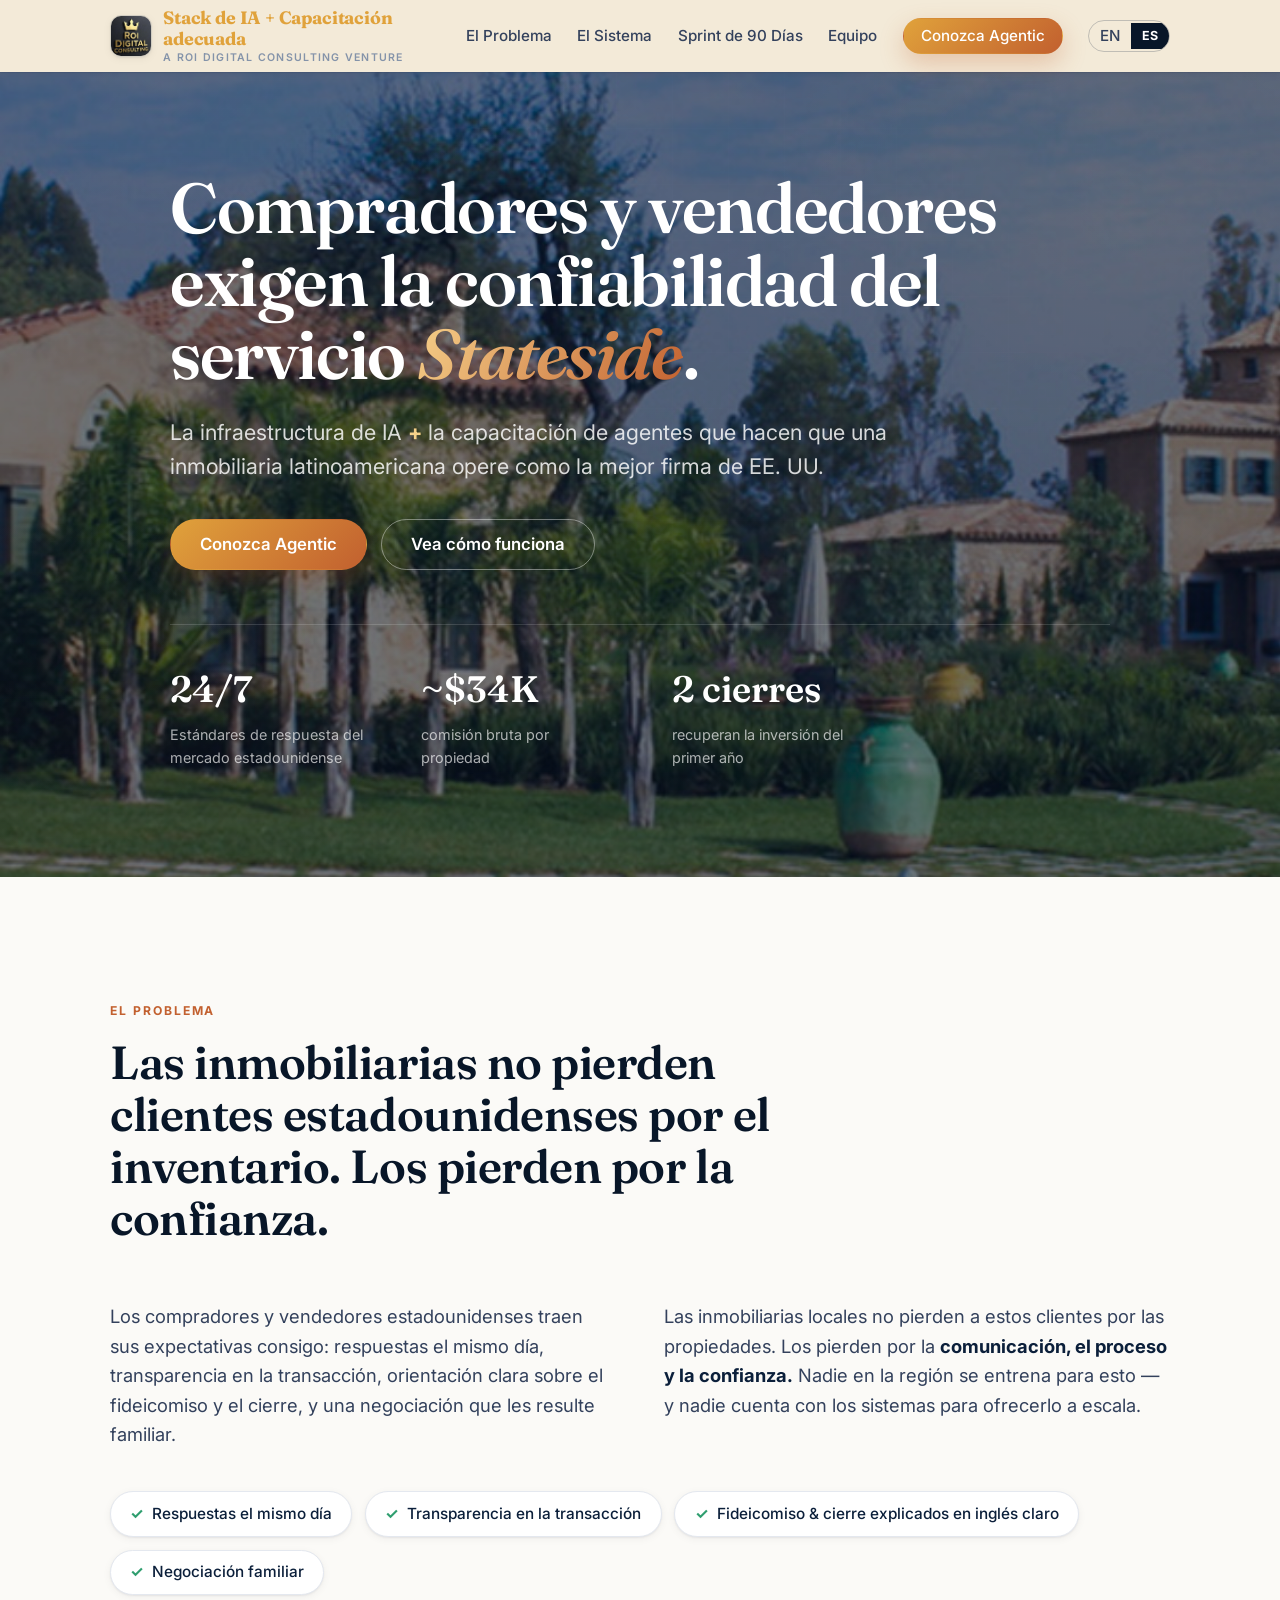
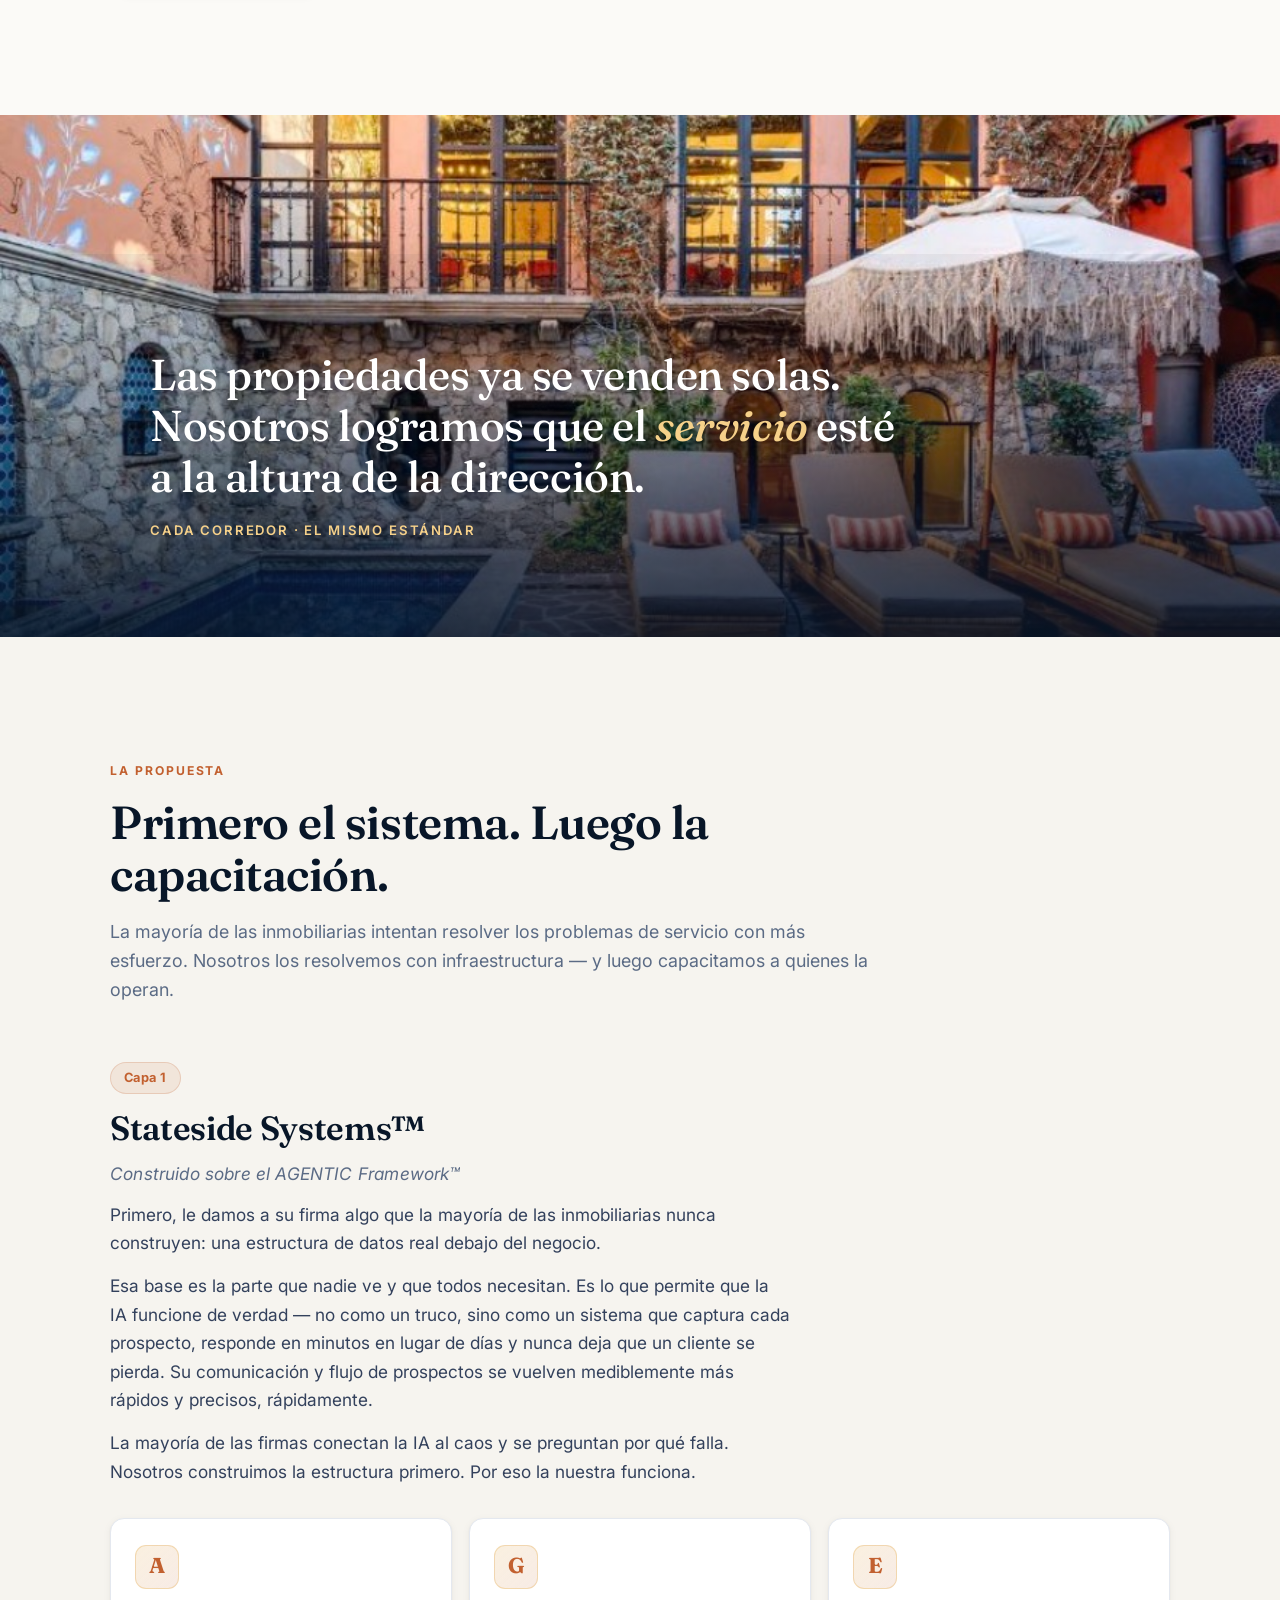
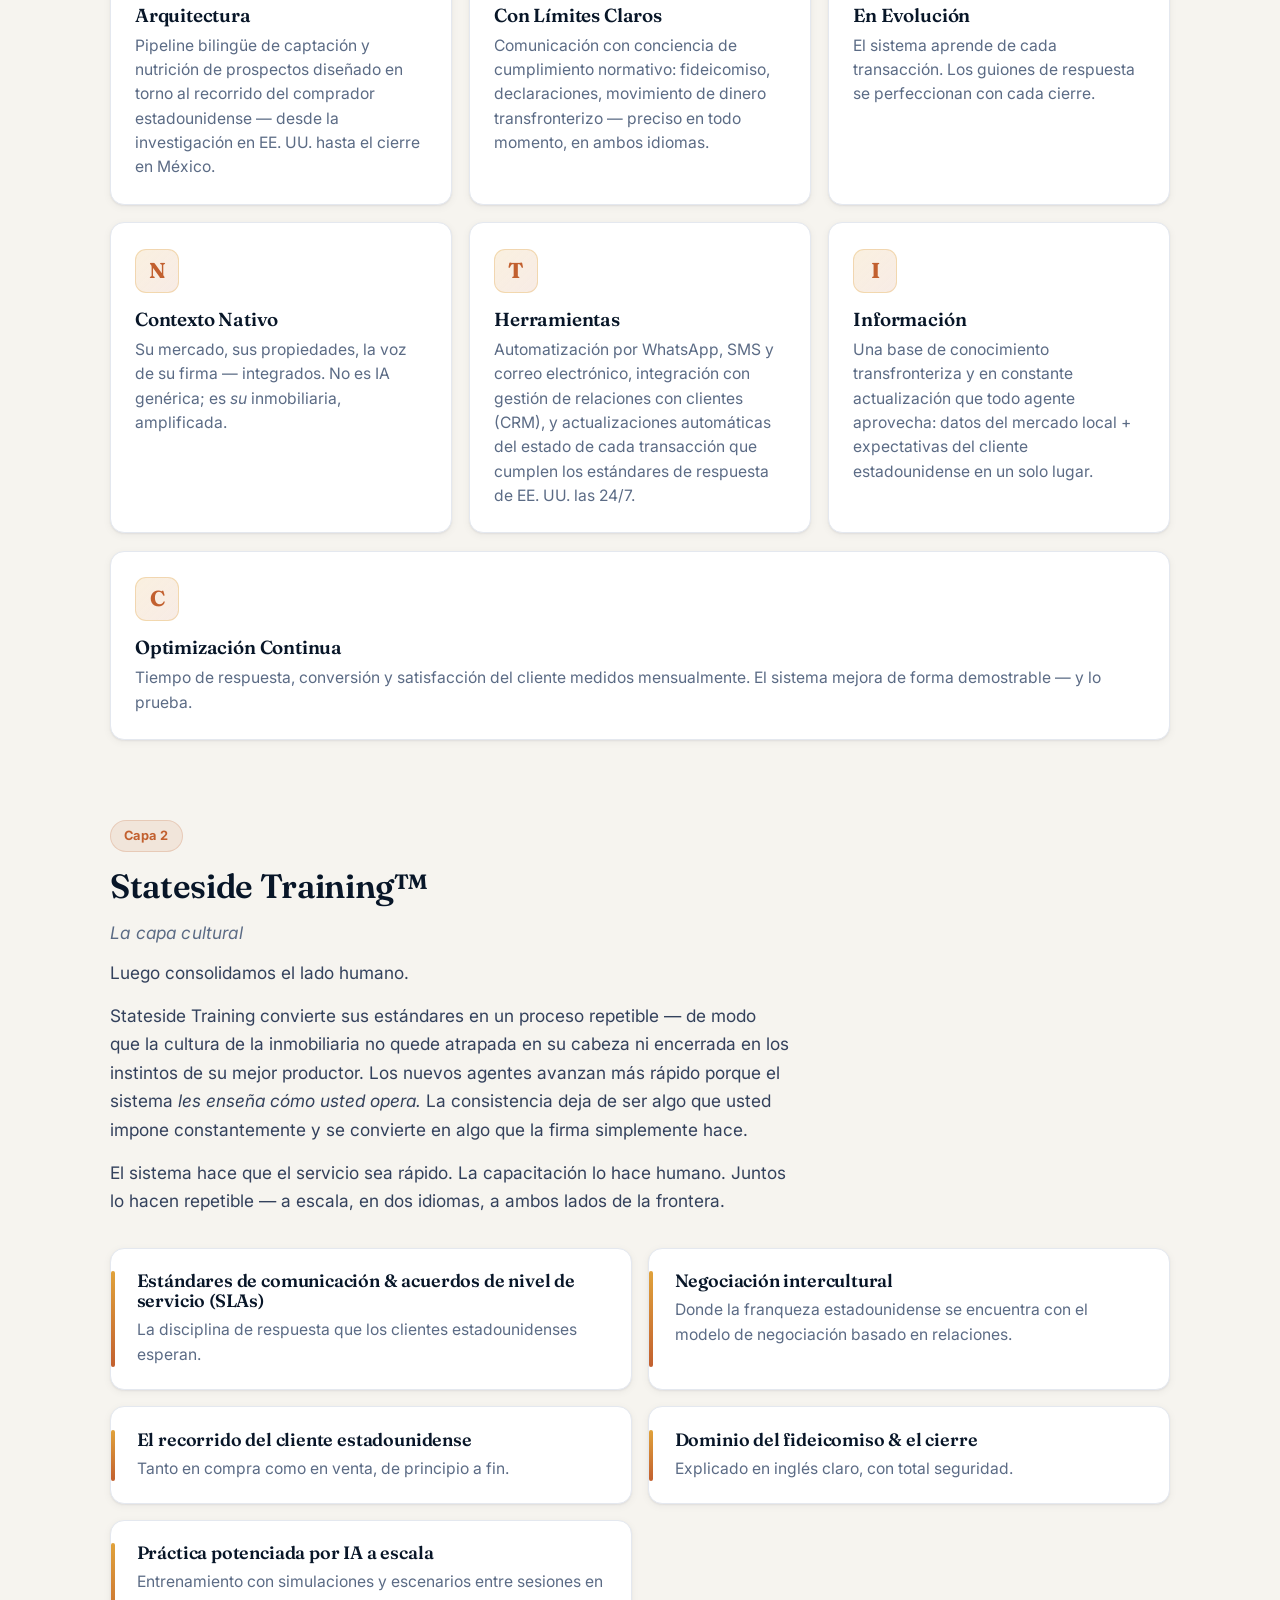
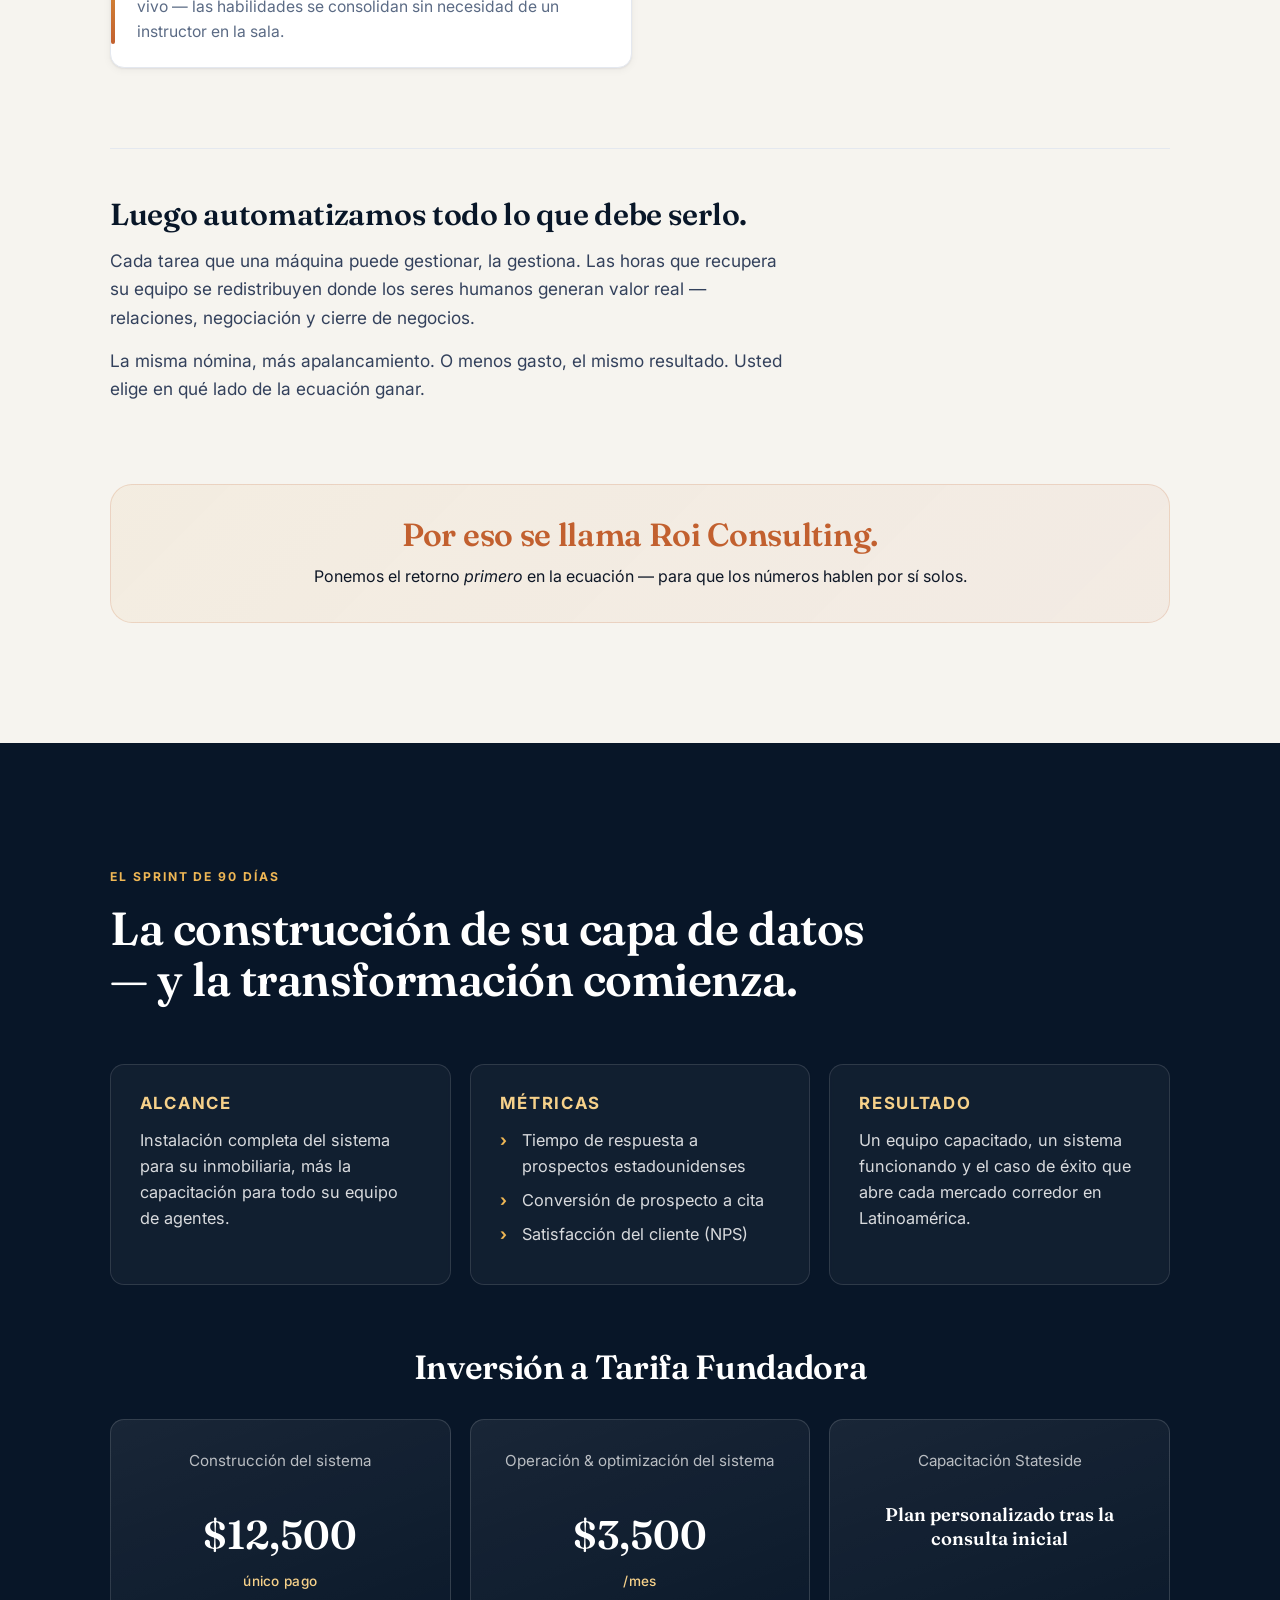
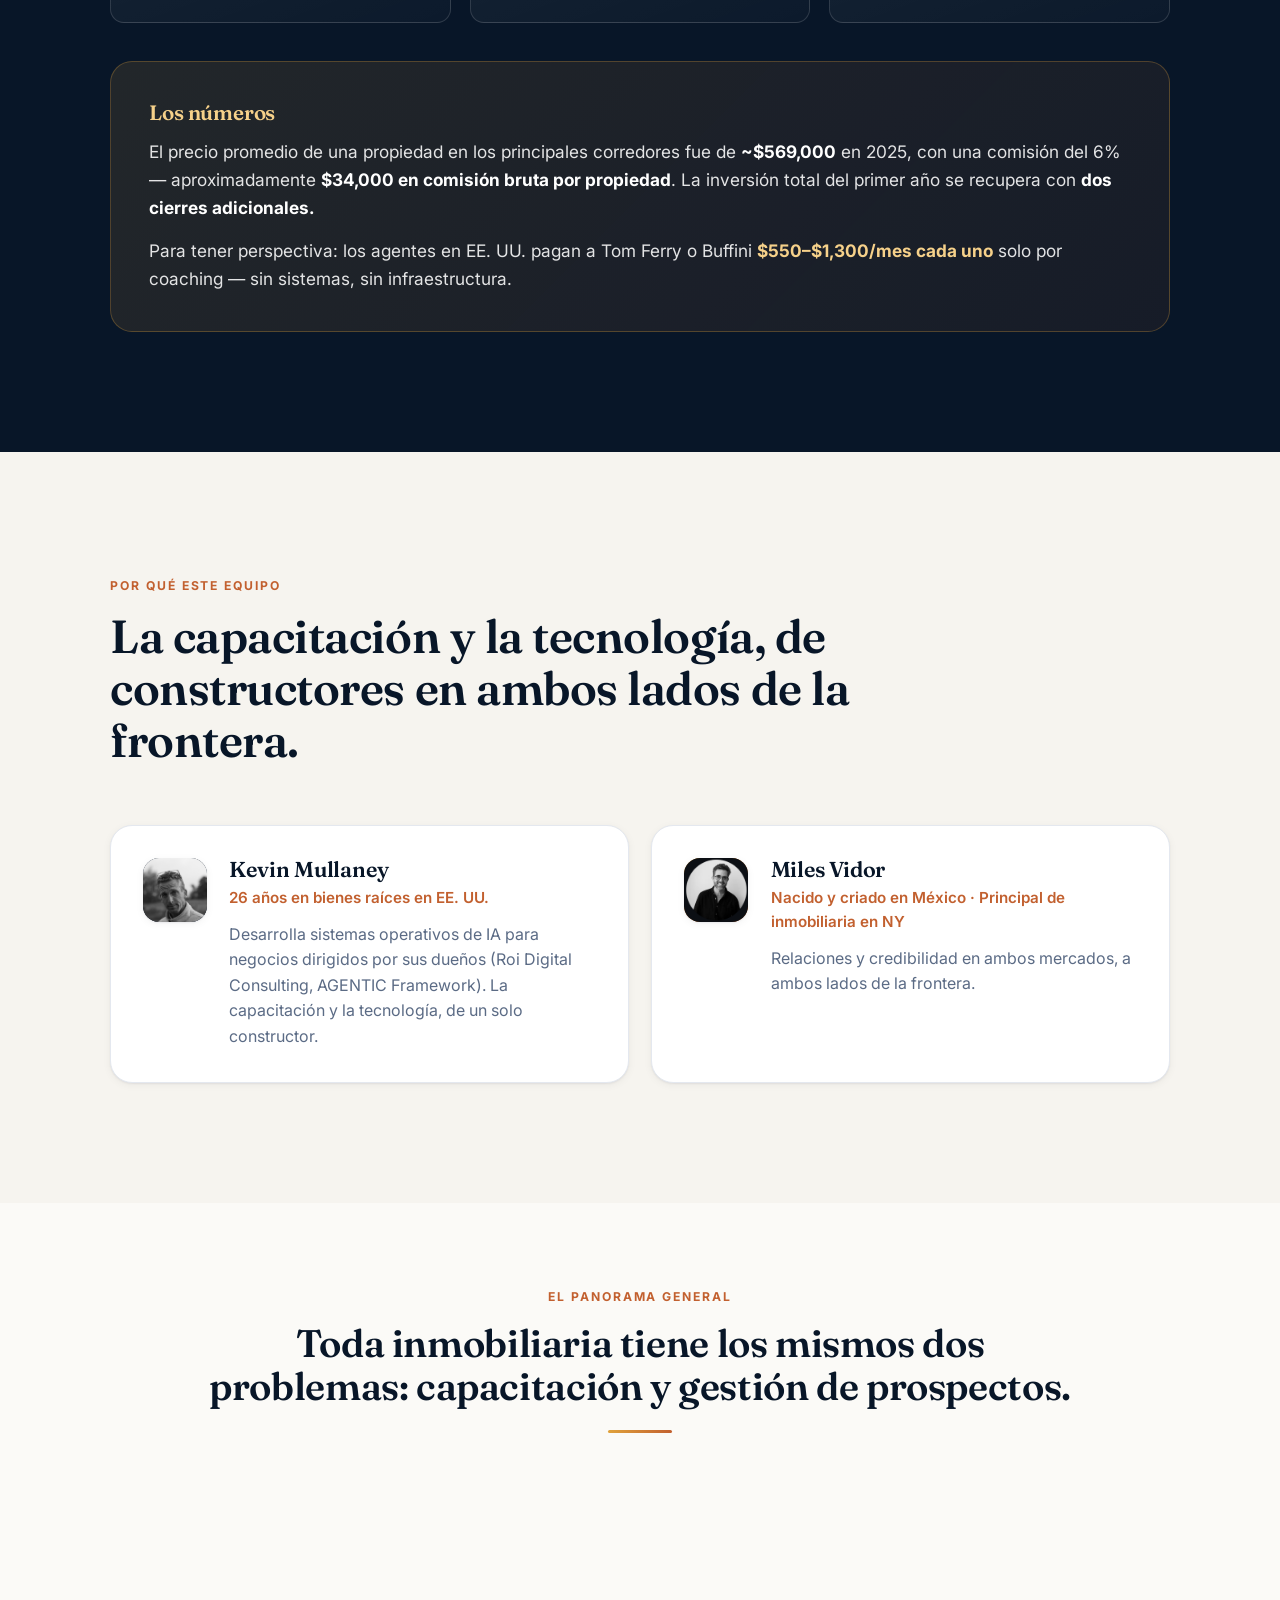
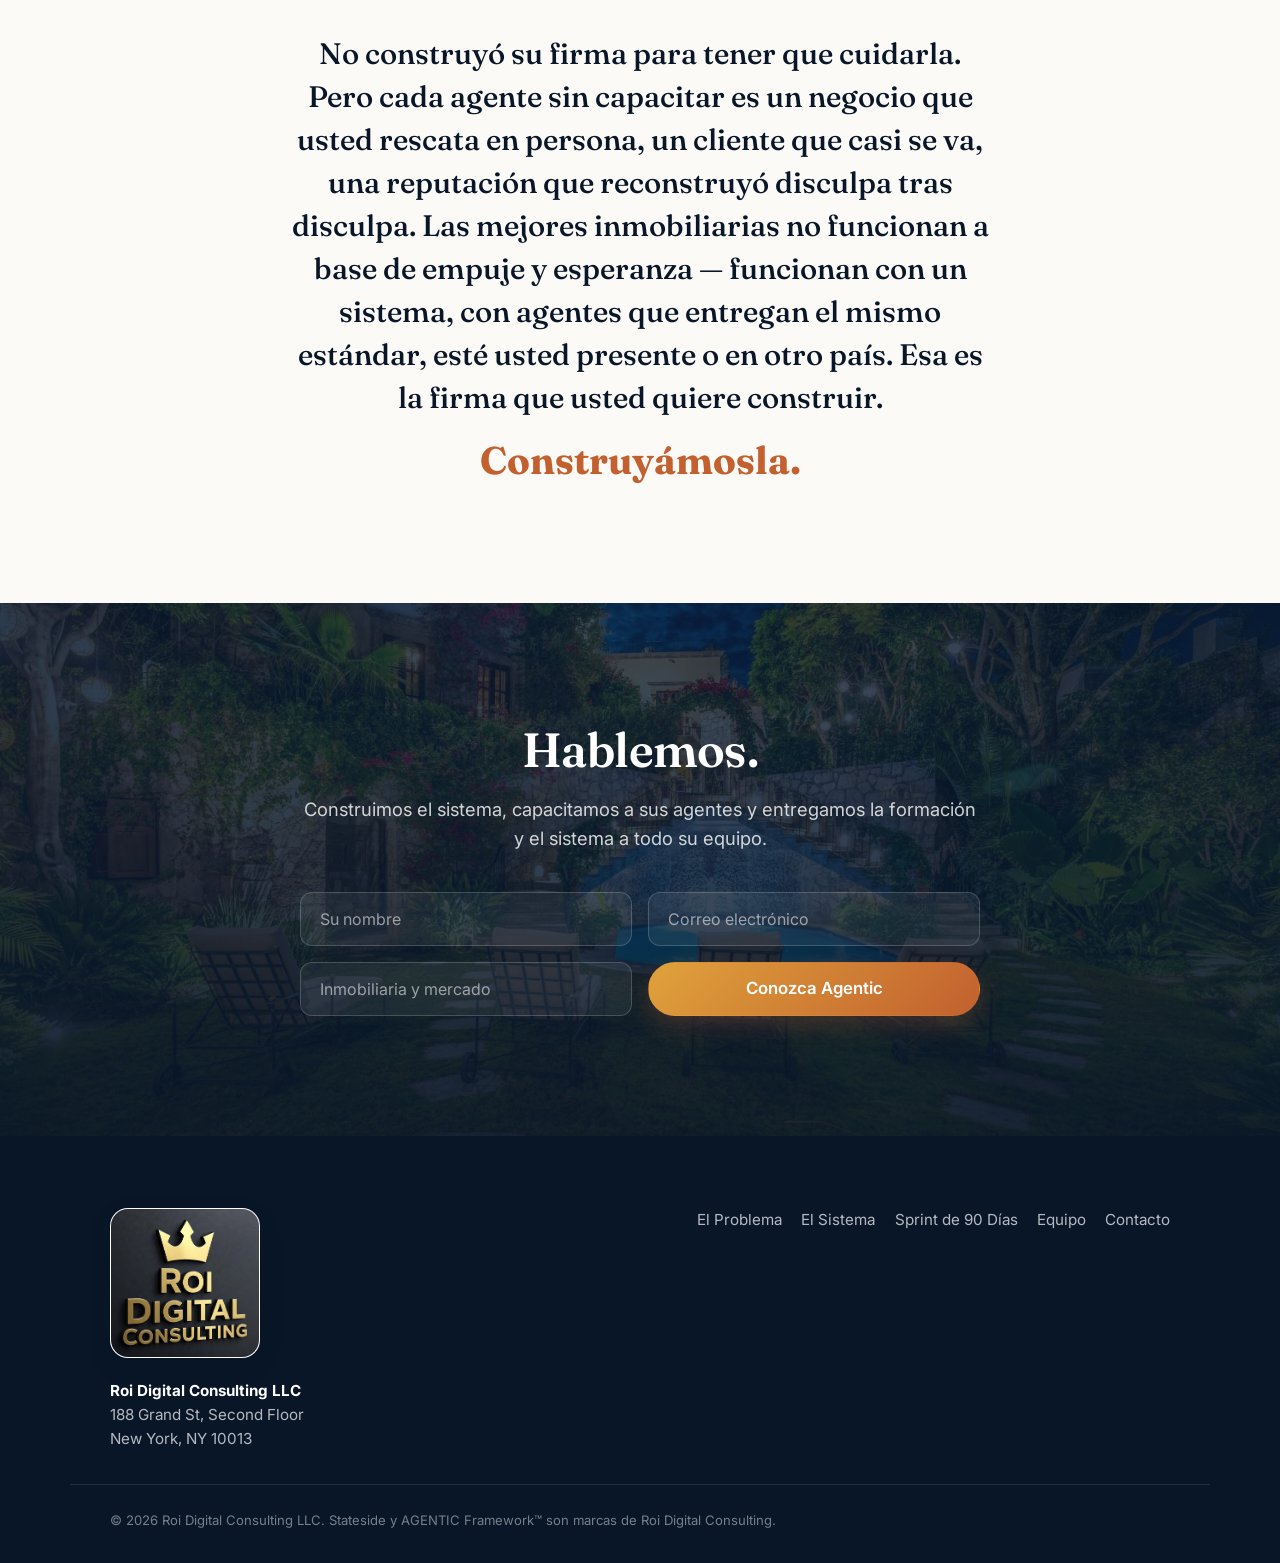
==== commit 1c568ce0: "Footer: add Roi Digital Consulting LLC mailing address" ====
--- a/es/index.html
+++ b/es/index.html
@@ -358,7 +358,7 @@
         <span class="roi-logo">
           <img src="../images/roi-logo.jpeg" alt="Roi Digital Consulting LLC" width="690" height="692" loading="lazy" />
         </span>
-        <p><strong>Roi Digital Consulting LLC</strong></p>
+        <p><strong>Roi Digital Consulting LLC</strong><br />188 Grand St, Second Floor<br />New York, NY 10013</p>
       </div>
       <nav class="footer-nav" aria-label="Footer">
         <a href="#problem">El Problema</a>
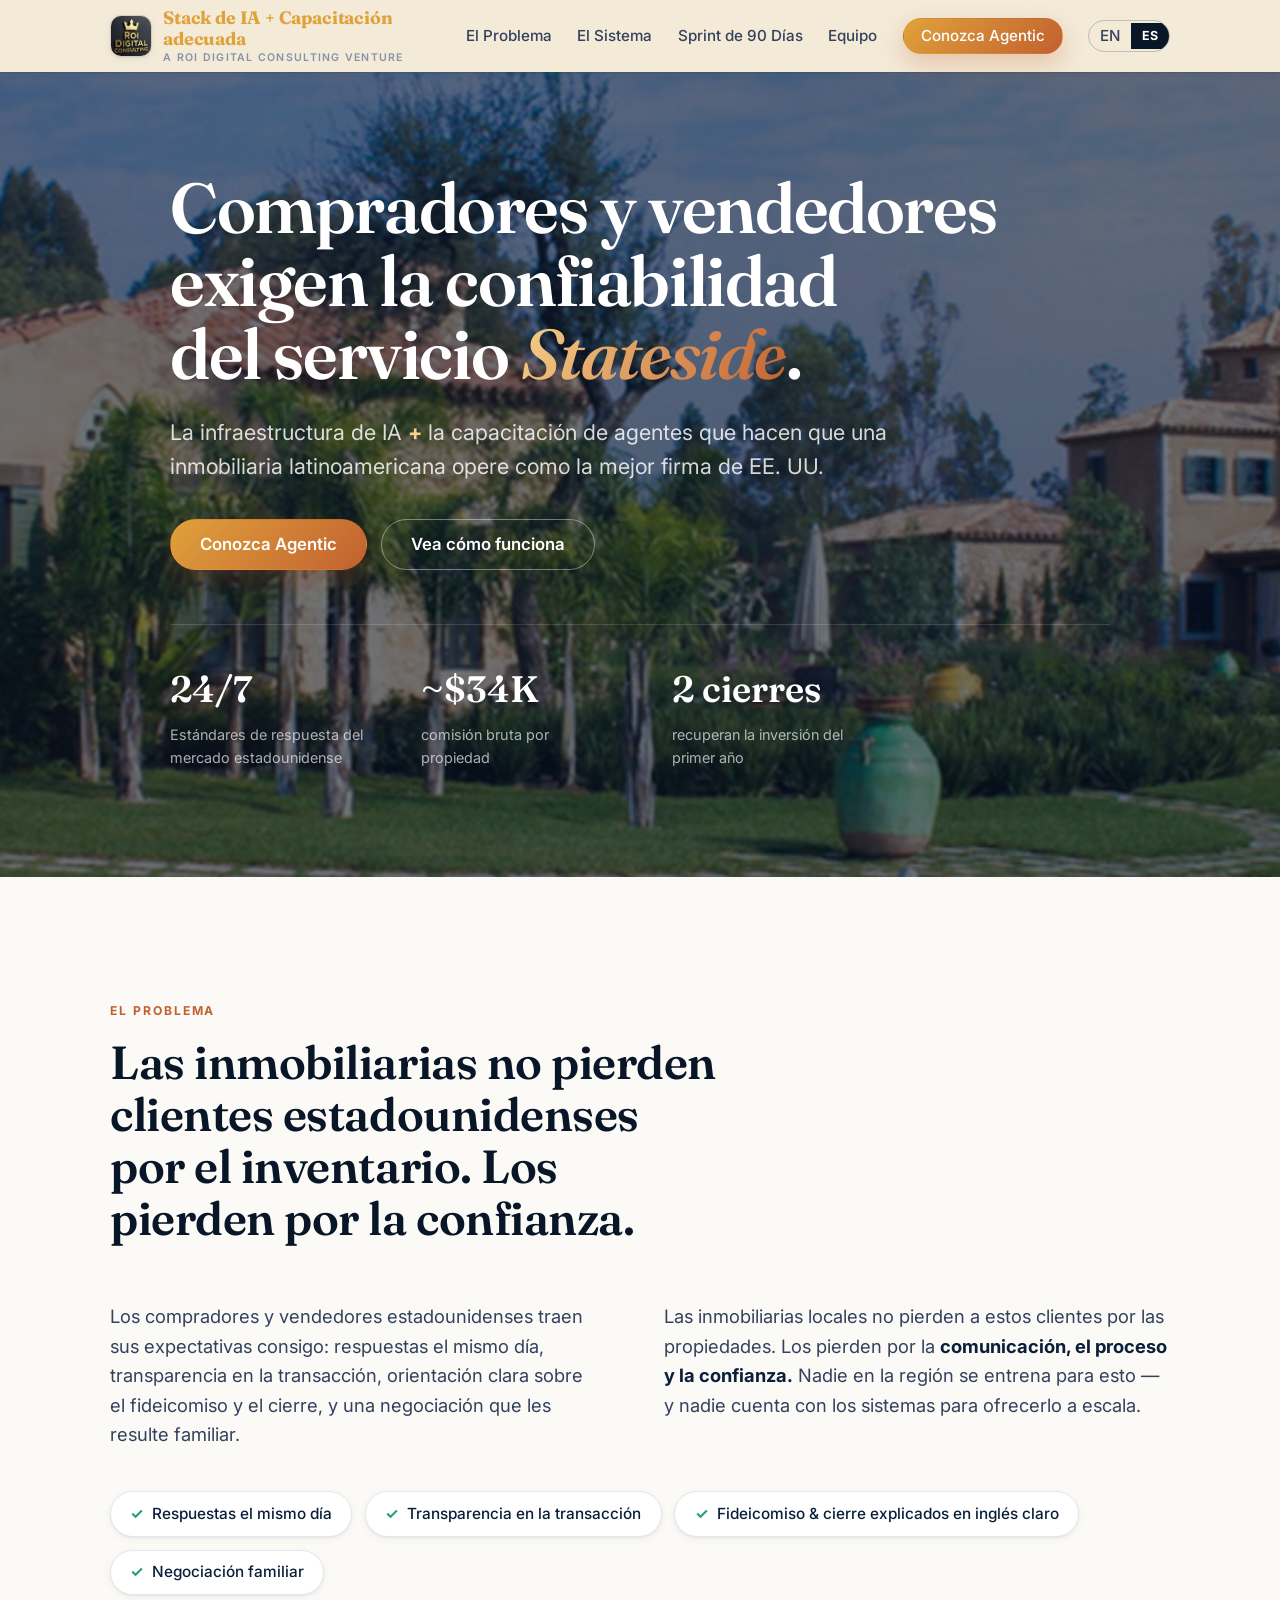
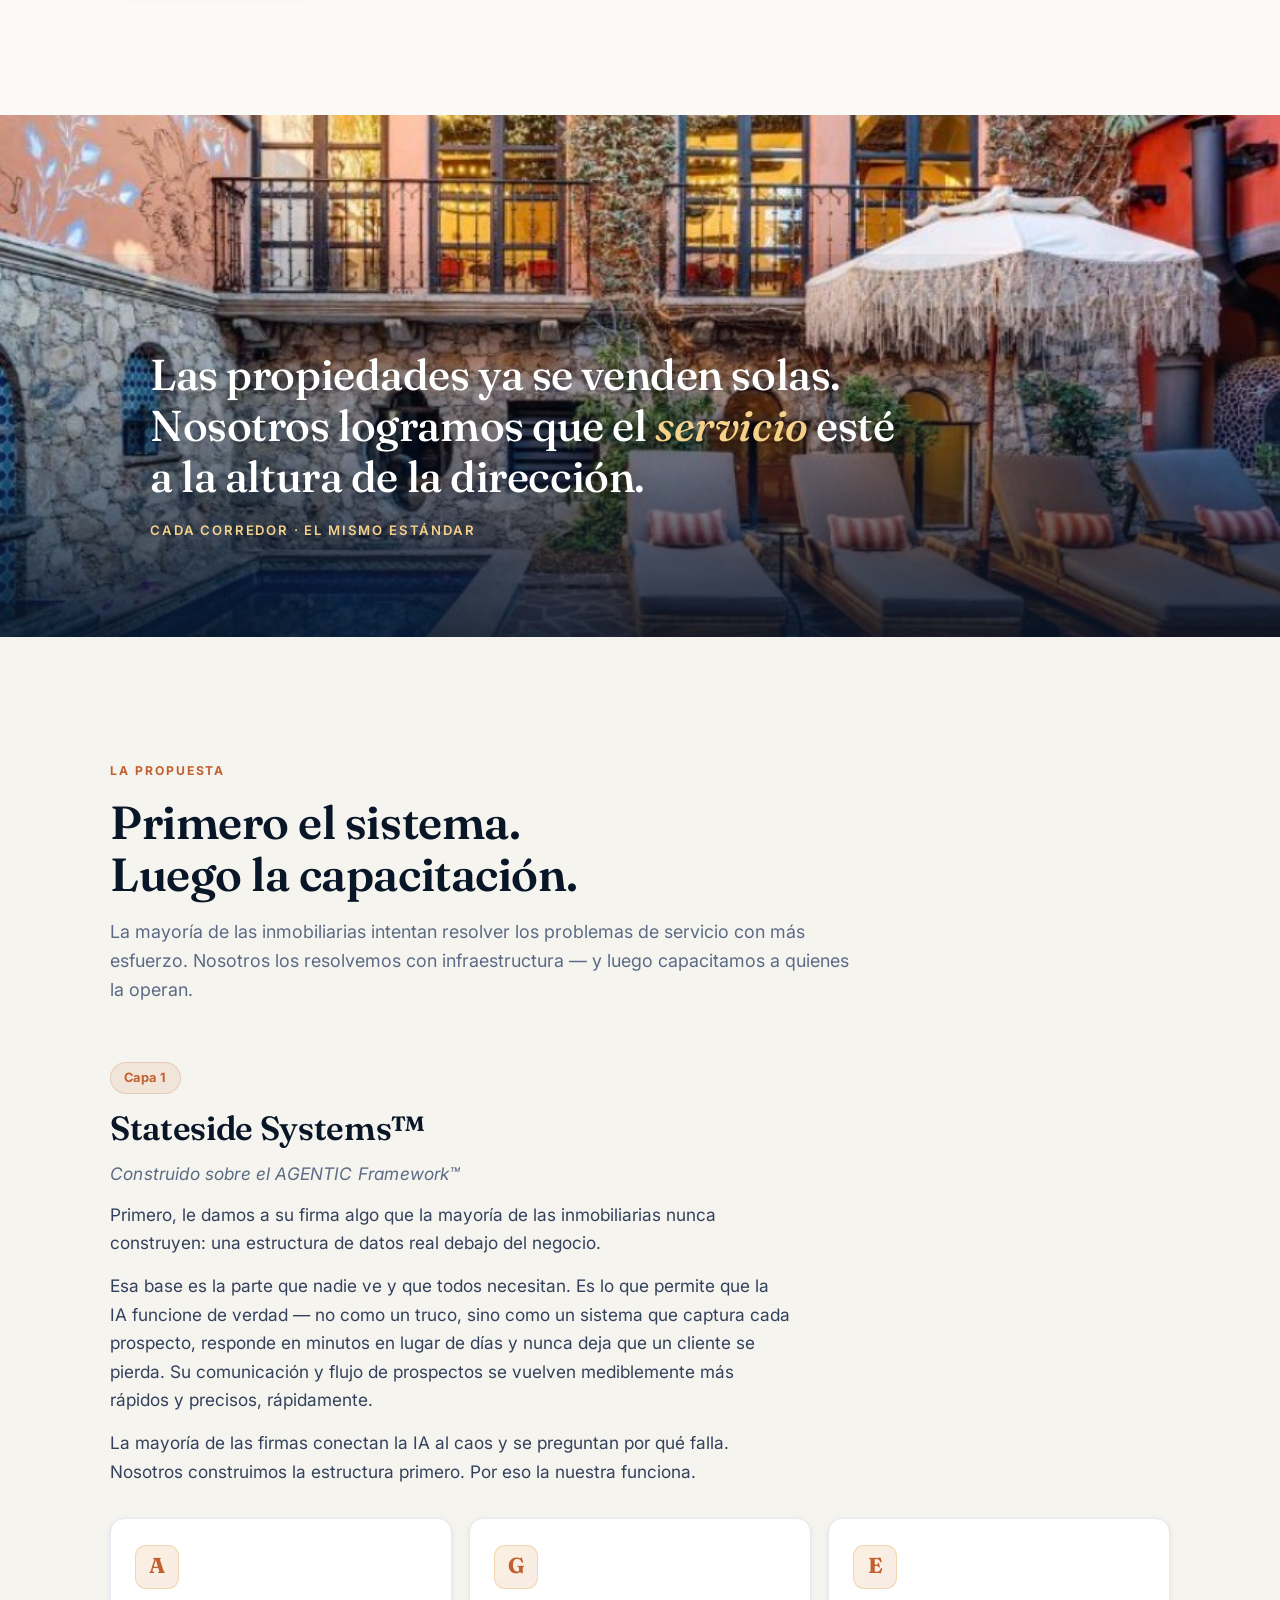
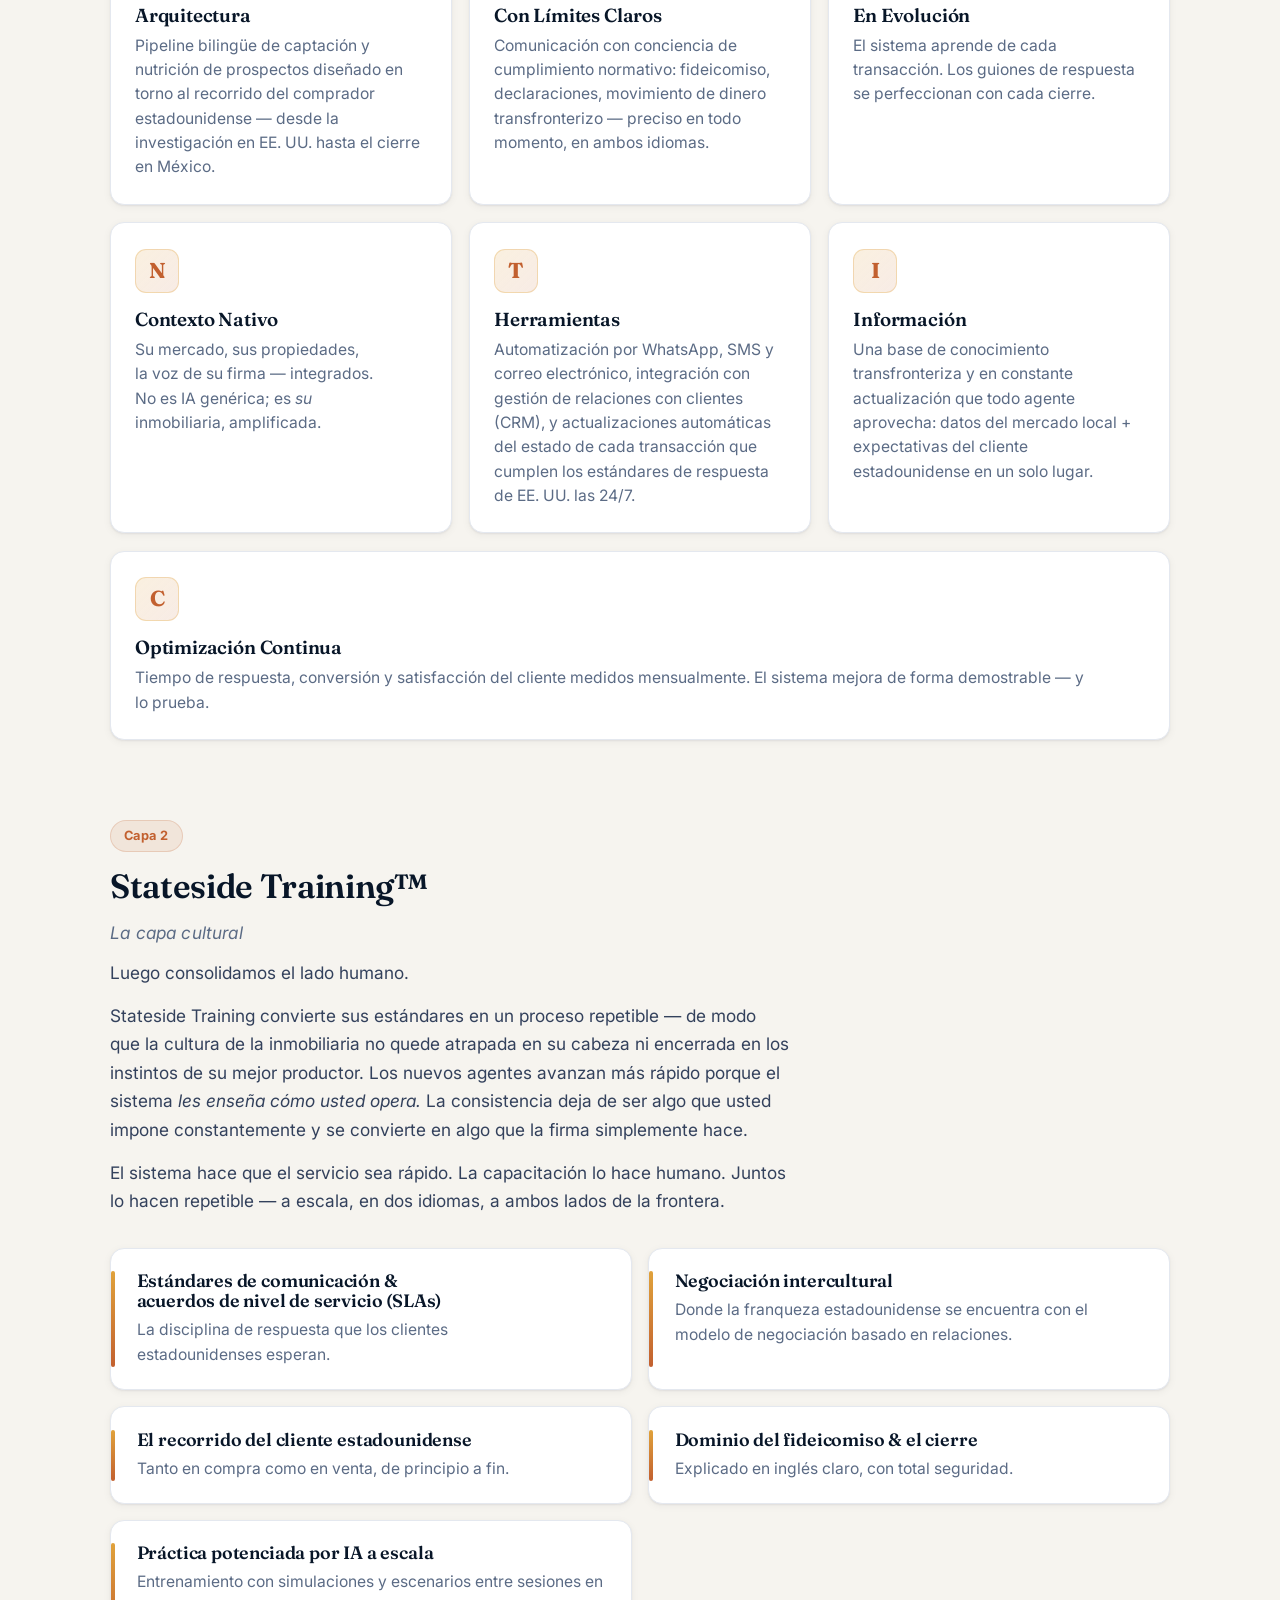
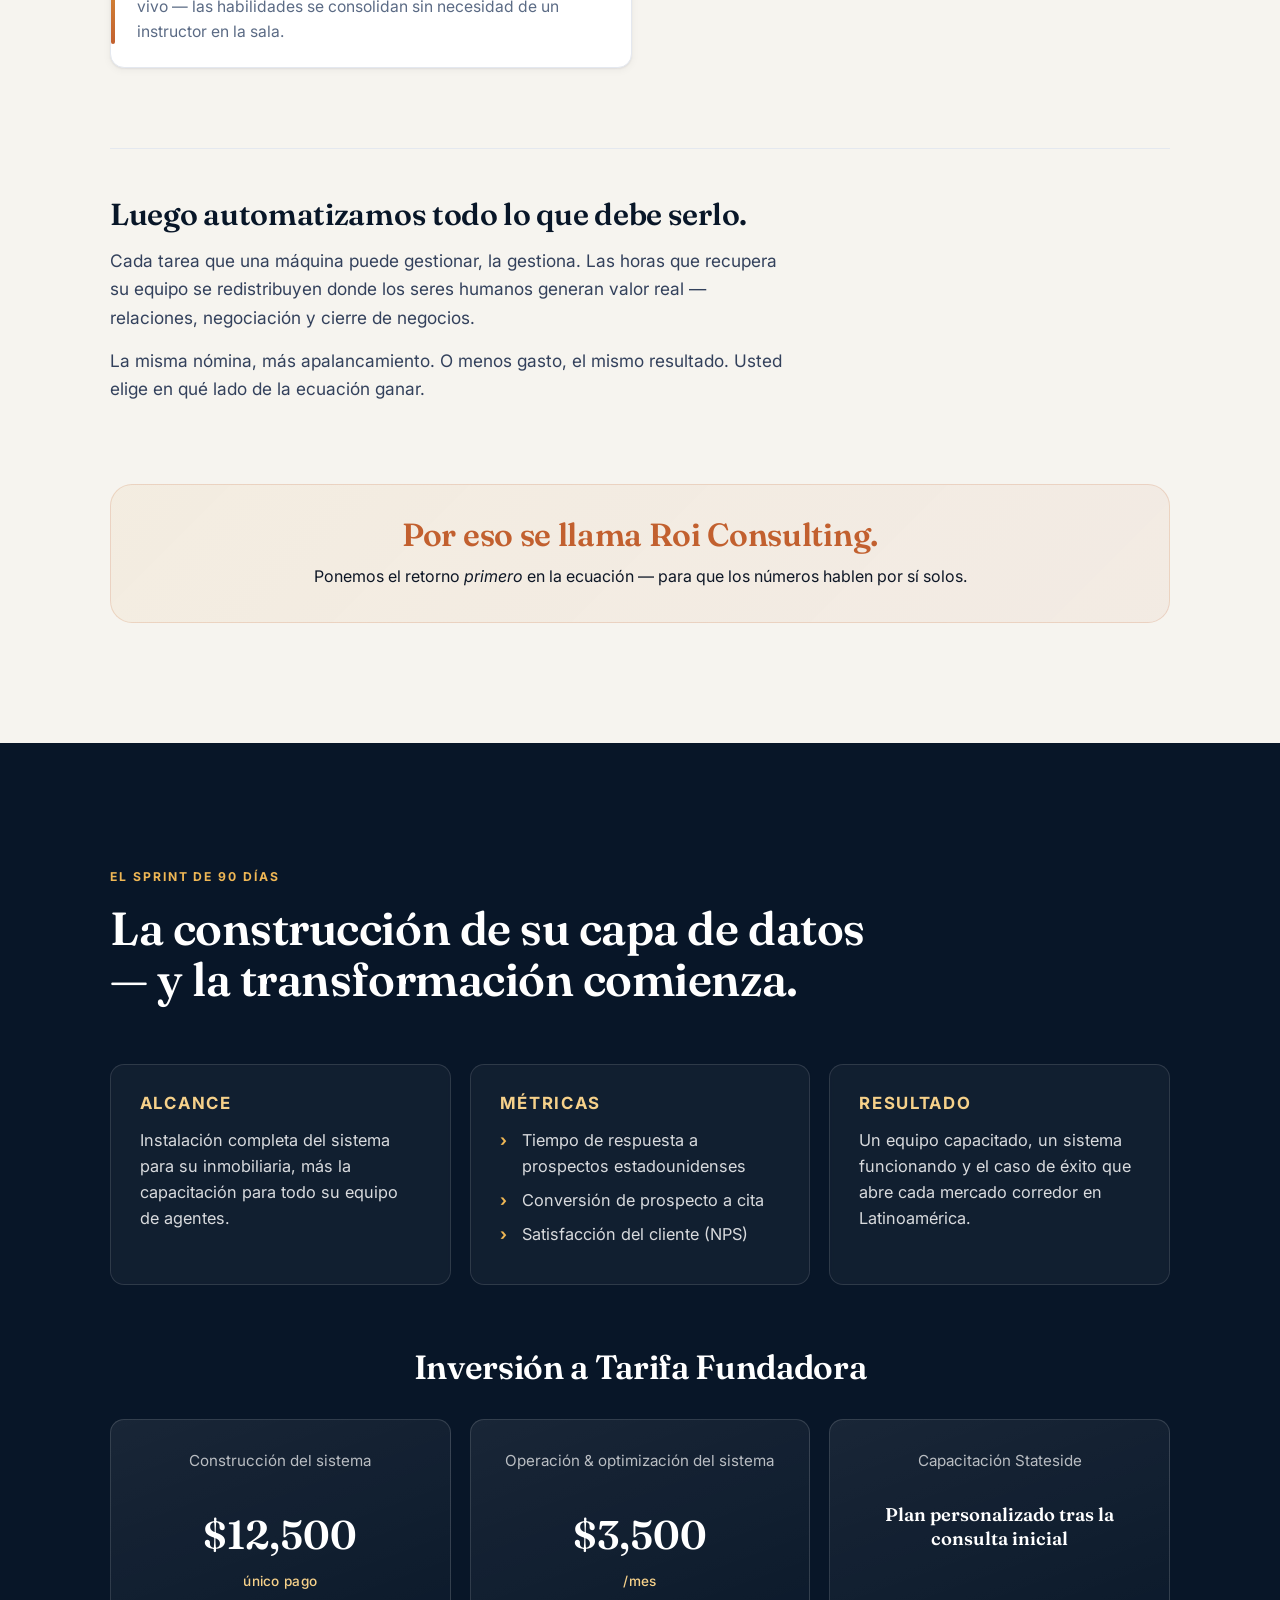
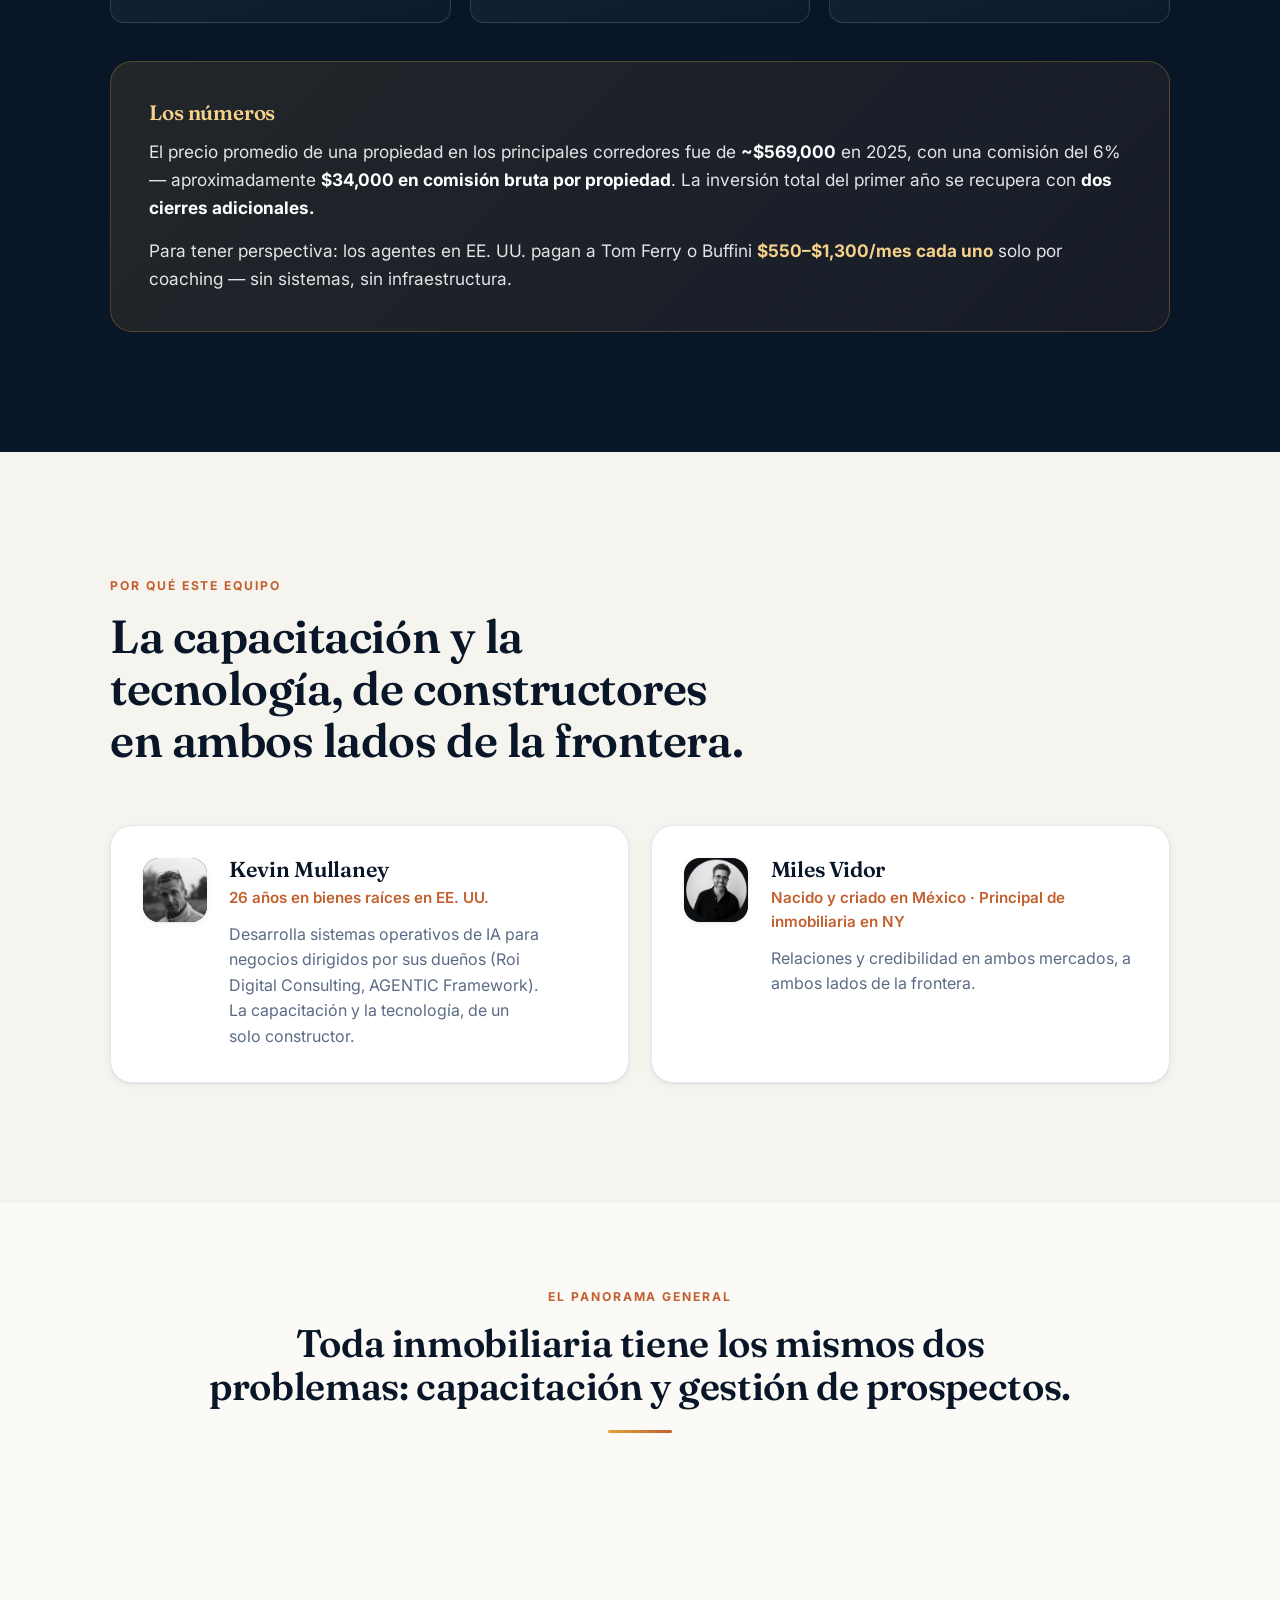
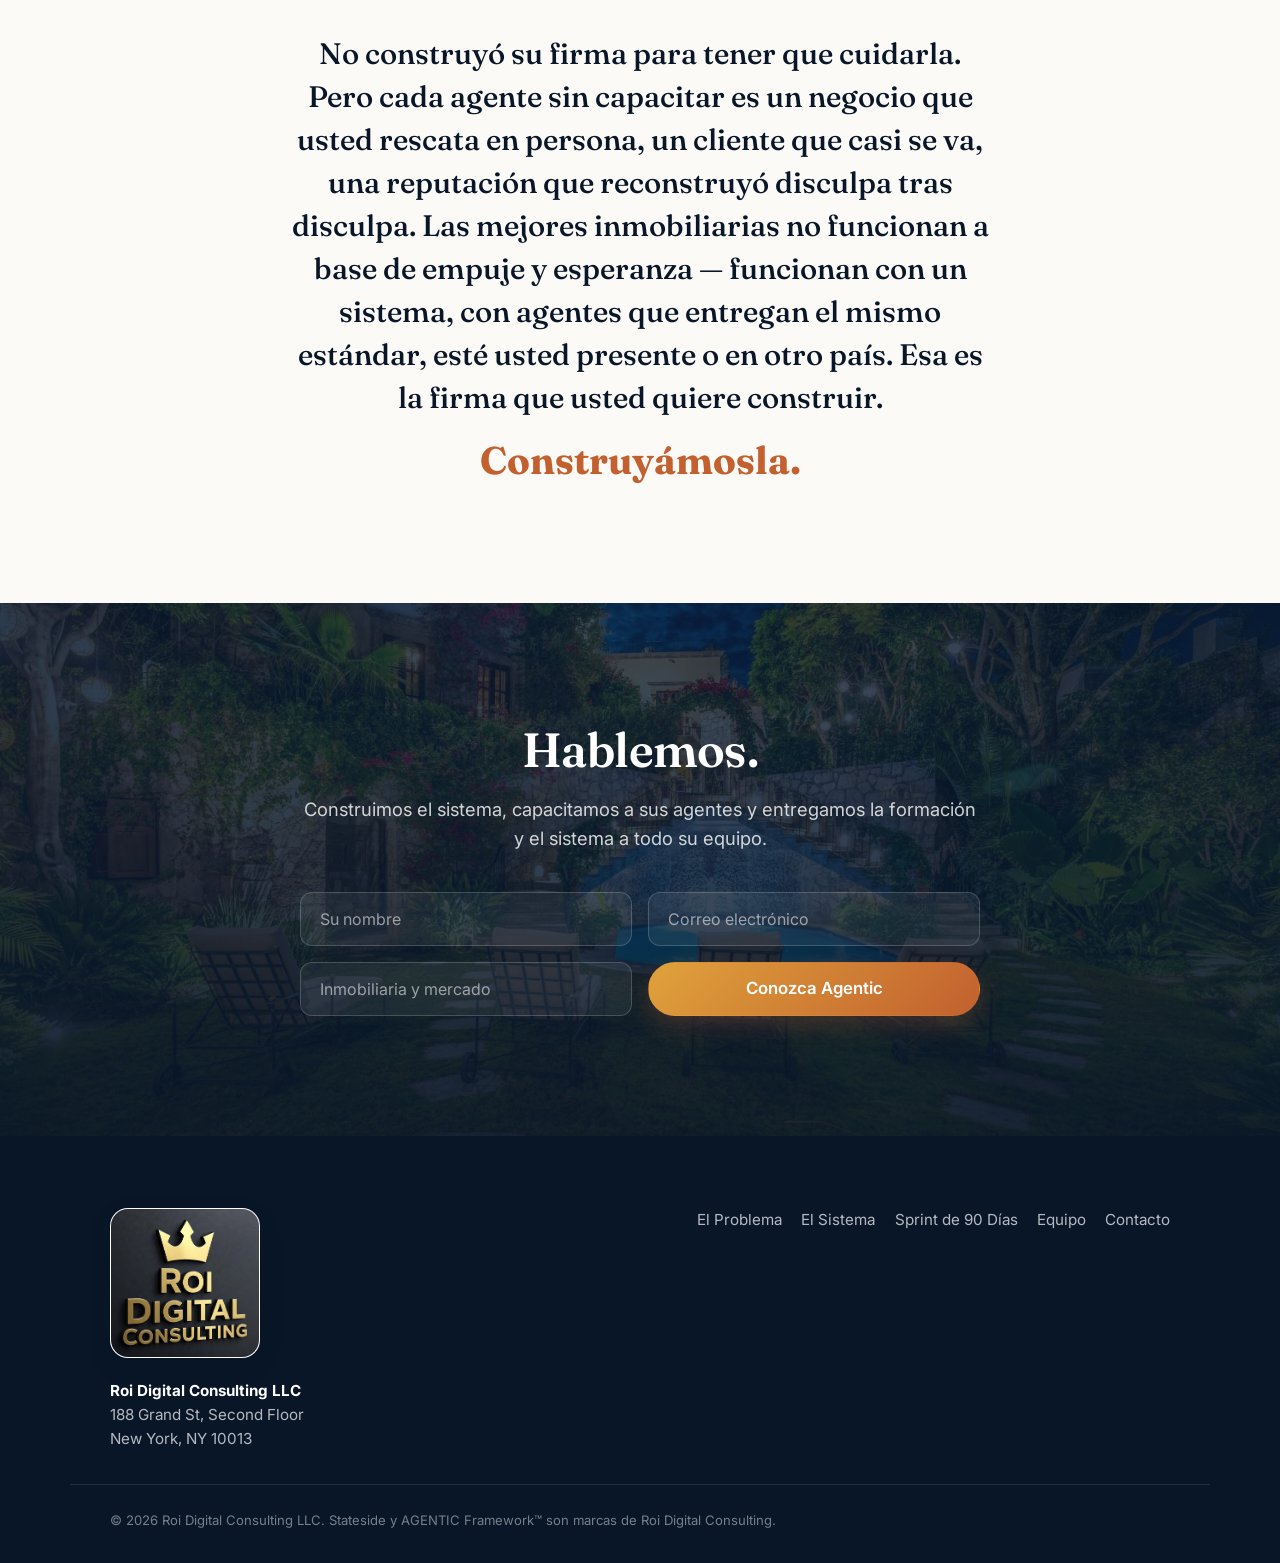
==== commit aa6288a6: "Readability: keep 'System first.'/'Training on top.' phrases whole; add text-wrap balance/pretty sit" ====
--- a/es/index.html
+++ b/es/index.html
@@ -131,7 +131,7 @@
       <div class="container">
         <div class="section-head reveal">
           <span class="kicker">La Propuesta</span>
-          <h2>Primero el sistema. Luego la capacitación.</h2>
+          <h2><span class="nb">Primero el sistema.</span> <span class="nb">Luego la capacitación.</span></h2>
           <p class="section-intro">La mayoría de las inmobiliarias intentan resolver los problemas de servicio con más esfuerzo. Nosotros los resolvemos con infraestructura — y luego capacitamos a quienes la operan.</p>
         </div>
 
--- a/styles.css
+++ b/styles.css
@@ -54,8 +54,10 @@
   text-rendering: optimizeLegibility;
 }
 
-h1, h2, h3, h4 { font-family: var(--font-display); font-weight: 600; line-height: 1.12; margin: 0; letter-spacing: -0.01em; }
-p { margin: 0; }
+h1, h2, h3, h4 { font-family: var(--font-display); font-weight: 600; line-height: 1.12; margin: 0; letter-spacing: -0.01em; text-wrap: balance; }
+p { margin: 0; text-wrap: pretty; }
+li, .layer-subtitle, blockquote { text-wrap: pretty; }
+.nb { white-space: nowrap; }
 a { color: inherit; text-decoration: none; }
 img { max-width: 100%; display: block; }
 ul, ol { margin: 0; padding: 0; list-style: none; }
